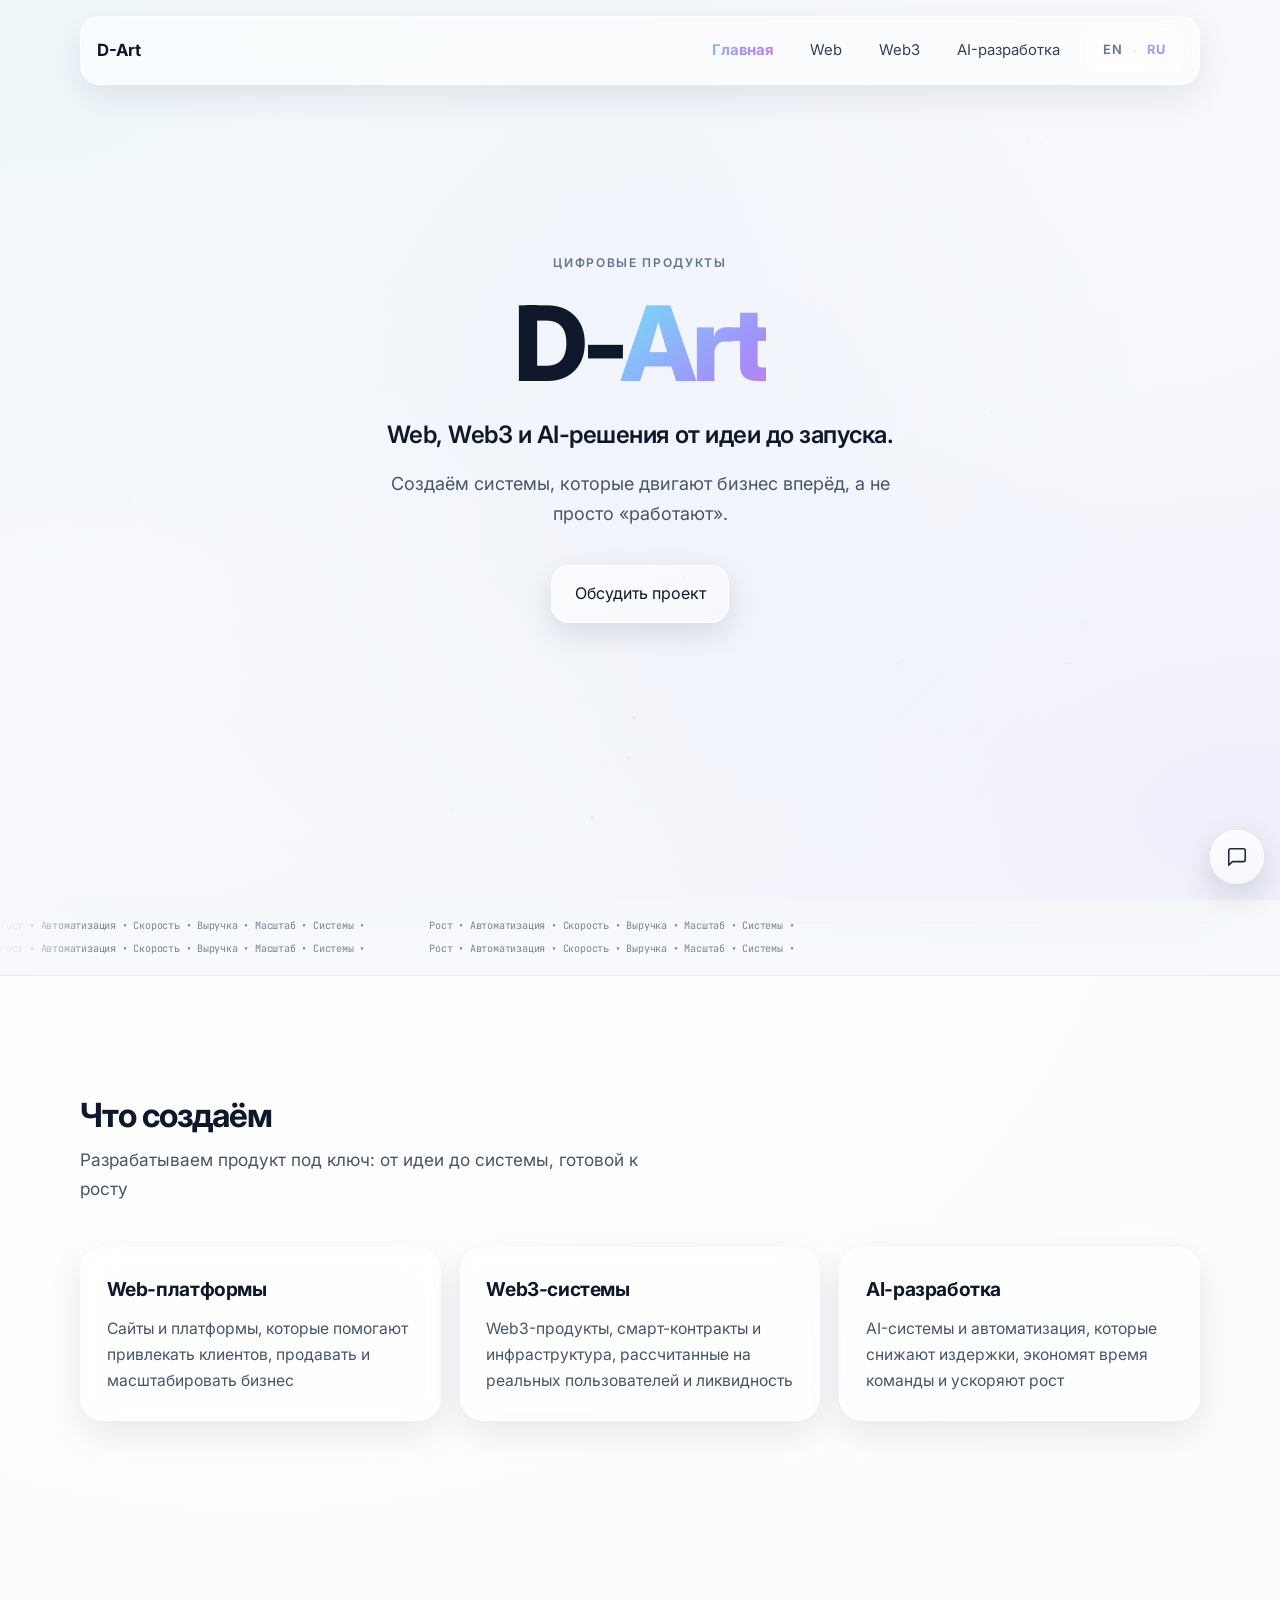
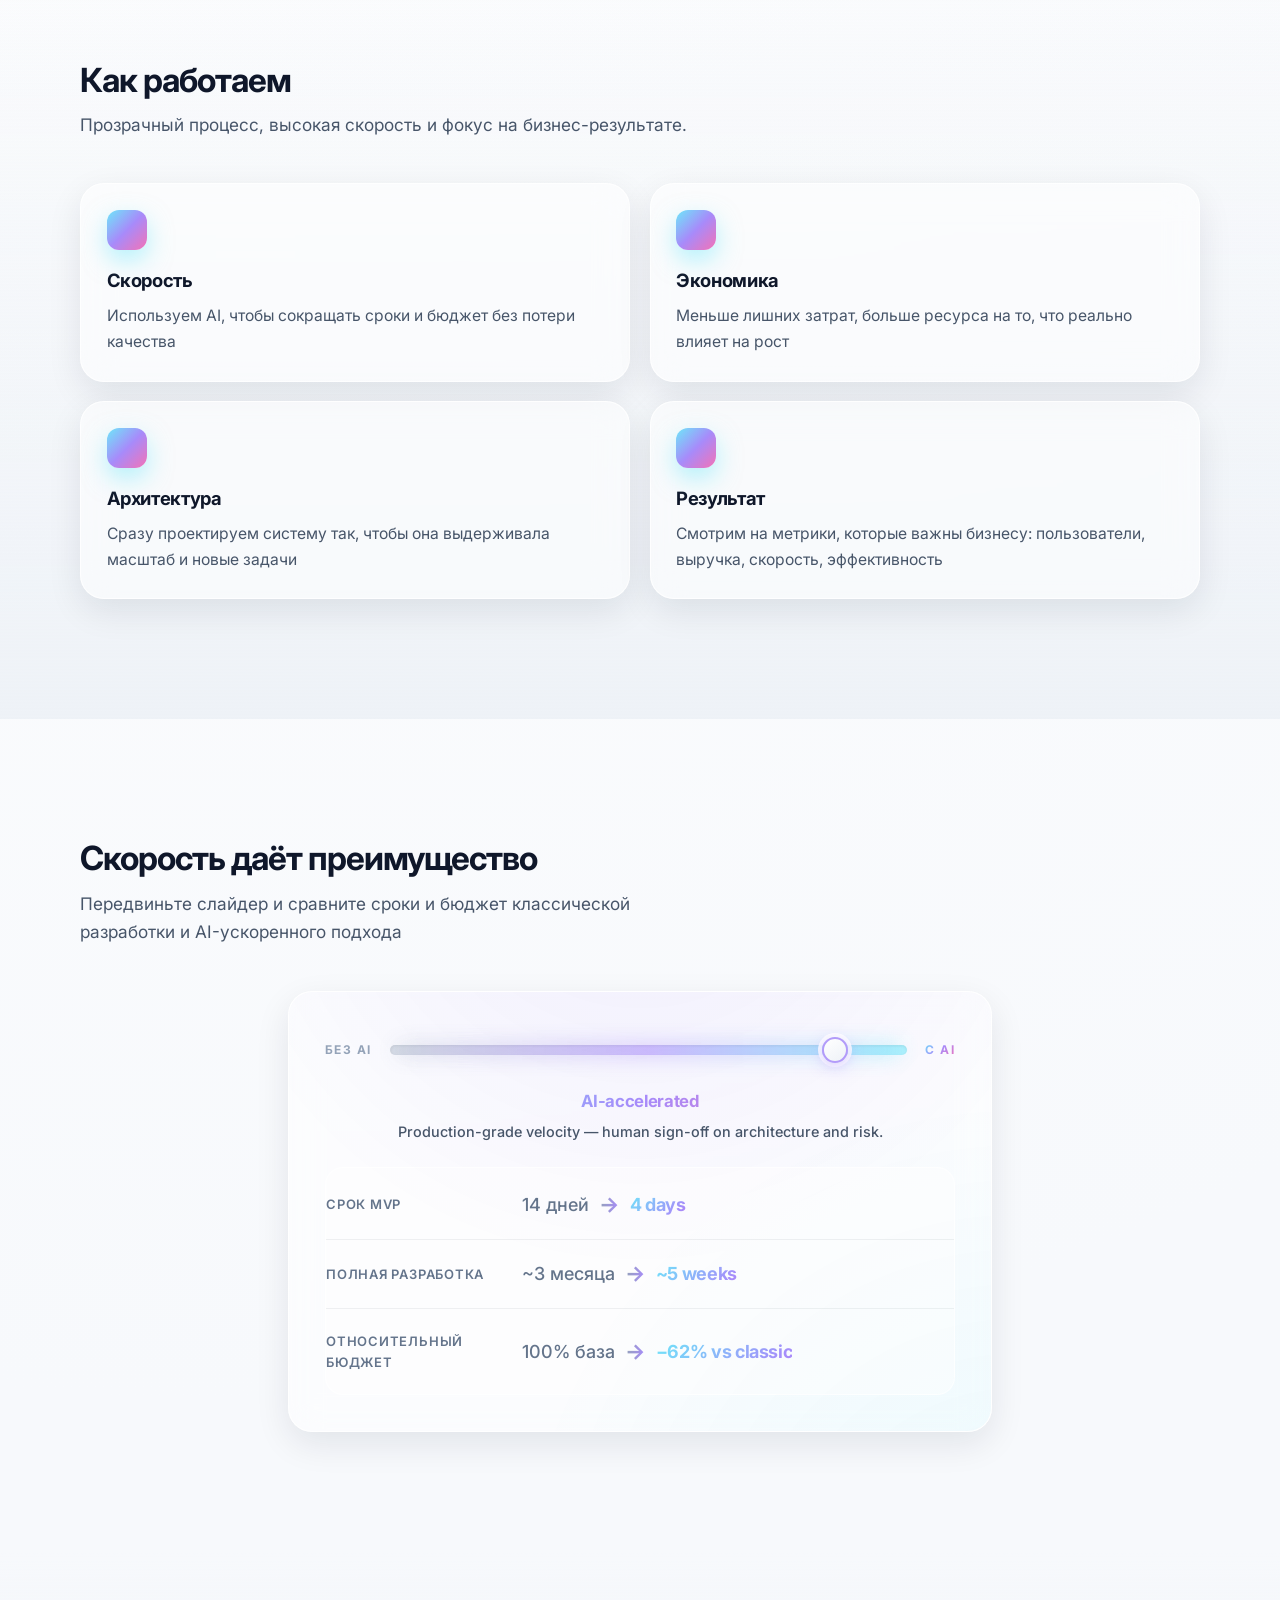
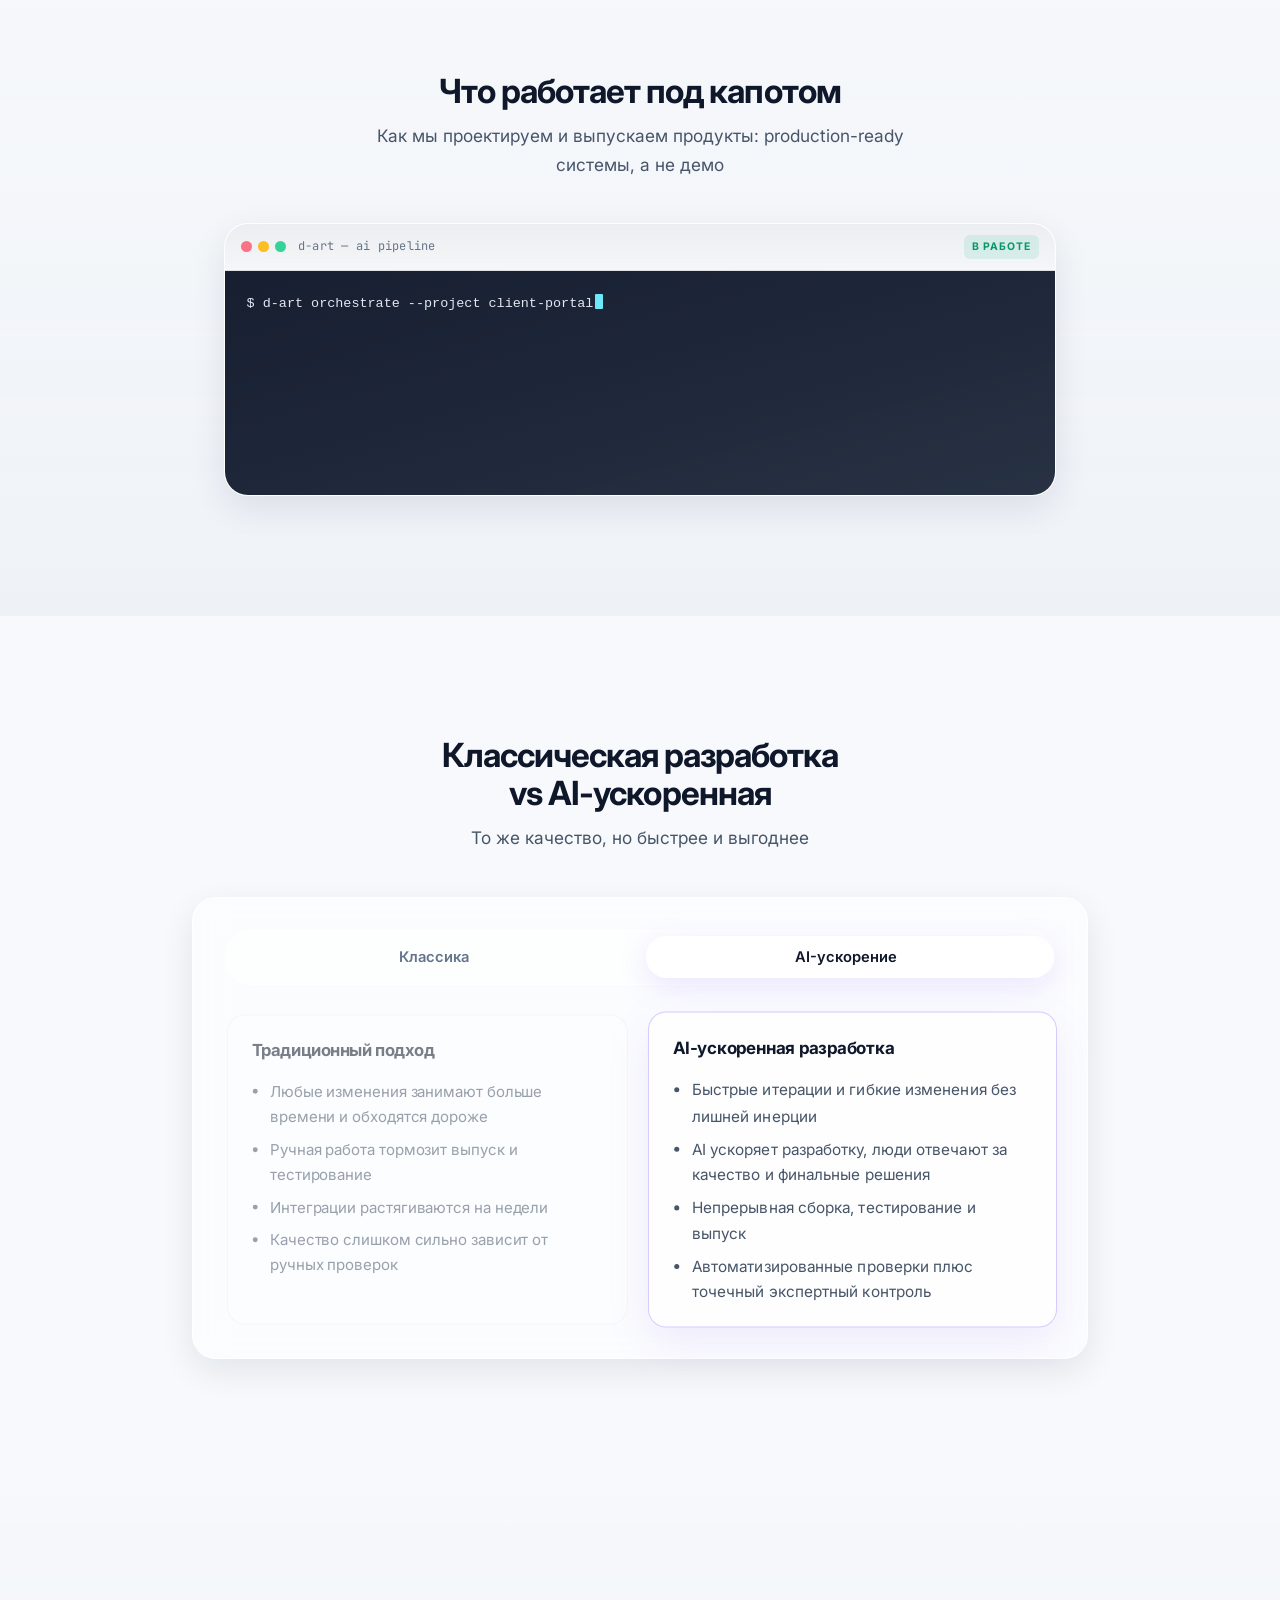
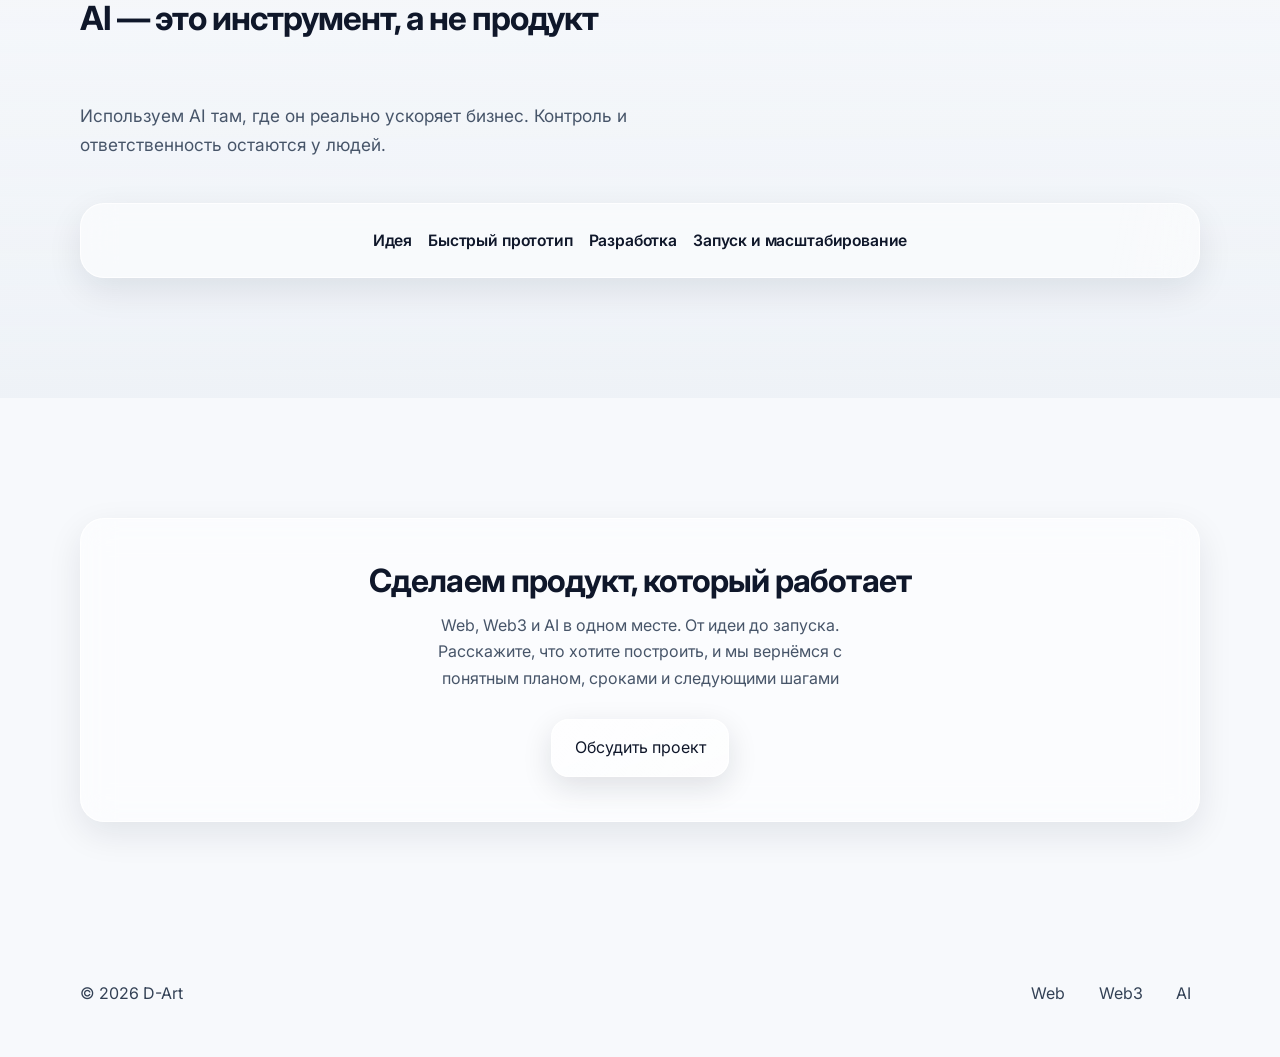
==== ru/index.html @ 01580482 "Add files via upload" ====
﻿<!doctype html>
<html lang="ru">
  <head>
    <meta charset="UTF-8" />
    <meta name="viewport" content="width=device-width, initial-scale=1.0" />
    <title>D-Art | Web, Web3 и AI-разработка</title>
    <meta
      name="description"
      content="D-Art — digital-студия: Web, Web3 и AI-разработка для быстрого запуска, роста и масштабирования продукта."
    />
    <link rel="preconnect" href="https://fonts.googleapis.com" />
    <link rel="preconnect" href="https://fonts.gstatic.com" crossorigin />
    <link
      href="https://fonts.googleapis.com/css2?family=Inter:wght@400;500;600;700;800&family=JetBrains+Mono:wght@400;500&display=swap"
      rel="stylesheet"
    />
    <link rel="stylesheet" href="styles.css" />
    <link rel="stylesheet" href="contact-widget.css" />
  </head>
  <body>
    <div class="site-bg-orb orb-1" data-parallax></div>
    <div class="site-bg-orb orb-2" data-parallax></div>

    <header class="topbar glass" id="topbar">
      <a href="#hero" class="brand">D-Art</a>
      <button
        type="button"
        class="nav-toggle"
        id="nav-toggle"
        aria-label="Открыть меню"
        aria-expanded="false"
        aria-controls="site-nav"
      >
        <span class="nav-toggle__bar"></span>
        <span class="nav-toggle__bar"></span>
        <span class="nav-toggle__bar"></span>
      </button>
      <nav class="nav" id="site-nav">
        <a href="index.html" aria-current="page">Главная</a>
        <a href="web-development.html">Web</a>
        <a href="web3-development.html">Web3</a>
        <a href="ai-development.html">AI-разработка</a>
        <div class="lang-switch" role="group" aria-label="Язык">
          <a href="../index.html" class="lang-switch__link" hreflang="en">EN</a>
          <span class="lang-switch__sep" aria-hidden="true">·</span>
          <a href="index.html" class="lang-switch__link lang-switch__link--active" hreflang="ru">RU</a>
        </div>
      </nav>
    </header>

    <main>
      <section class="hero section" id="hero">
        <!-- Фон — анимированный CSS-градиент (внешнее видео с Coverr давало 404). Свой loop: положите media/hero.mp4 и раскомментируйте блок video ниже. -->
        <canvas class="hero-particles" id="hero-particles" aria-hidden="true"></canvas>
        <div class="hero-overlay"></div>
        <div class="hero-content">
          <p class="kicker">Цифровые продукты</p>
          <h1 class="hero-title">
            <span class="hero-title-line">D-<span class="animated-gradient-text">Art</span></span>
          </h1>
          <p class="subtitle">
            Web, Web3 и AI-решения от идеи до запуска.
          </p>
          <p class="description">
            Создаём системы, которые двигают бизнес вперёд, а не просто «работают».
          </p>
          <button type="button" class="btn btn-glass" data-cw-start>Обсудить проект</button>
        </div>
      </section>
      
      <section class="web3-tx-river" aria-hidden="true">
        <div class="web3-tx-river__fade web3-tx-river__fade--left"></div>
        <div class="web3-tx-river__fade web3-tx-river__fade--right"></div>
      
        <div class="web3-tx-river__row">
          <div class="web3-tx-river__track">
            <span class="mono">
              Рост • Автоматизация • Скорость • Выручка • Масштаб • Системы •
            </span>
            <span class="mono">
              Рост • Автоматизация • Скорость • Выручка • Масштаб • Системы •
            </span>
          </div>
        </div>
      
        <div class="web3-tx-river__row web3-tx-river__row--b">
          <div class="web3-tx-river__track">
            <span class="mono">
              Рост • Автоматизация • Скорость • Выручка • Масштаб • Системы •
            </span>
            <span class="mono">
              Рост • Автоматизация • Скорость • Выручка • Масштаб • Системы •
            </span>
          </div>
        </div>
      </section>

      <section class="section section-diagonal" id="services">
        <div class="container">
          <header class="section-header">
            <h2>Что создаём</h2>
            <p class="section-lead">
              Разрабатываем продукт под ключ: от идеи до системы, готовой к росту
            </p>
          </header>
          <div class="services-grid">
            <a href="web-development.html" class="service-card glass hover-lift">
              <h3>Web-платформы</h3>
              <p>Сайты и платформы, которые помогают привлекать клиентов, продавать и масштабировать бизнес</p>
            </a>
            <a href="web3-development.html" class="service-card glass hover-lift">
              <h3>Web3-системы</h3>
              <p>Web3-продукты, смарт-контракты и инфраструктура, рассчитанные на реальных пользователей и ликвидность</p>
            </a>
            <a href="ai-development.html" class="service-card glass hover-lift">
              <h3>AI-разработка</h3>
              <p>AI-системы и автоматизация, которые снижают издержки, экономят время команды и ускоряют рост</p>
            </a>
          </div>
        </div>
      </section>

  
      <section class="section section-split" id="approach">
        <div class="container">
          <header class="section-header">
            <h2>Как работаем</h2>
            <p class="section-lead">
              Прозрачный процесс, высокая скорость и фокус на бизнес-результате.
            </p>
          </header>
          <div class="approach-grid">
            <article class="approach-item glass hover-lift">
              <span class="icon-glow" aria-hidden="true"></span>
              <h3>Скорость</h3>
              <p>Используем AI, чтобы сокращать сроки и бюджет без потери качества</p>
            </article>
            <article class="approach-item glass hover-lift">
              <span class="icon-glow" aria-hidden="true"></span>
              <h3>Экономика</h3>
              <p>Меньше лишних затрат, больше ресурса на то, что реально влияет на рост</p>
            </article>
            <article class="approach-item glass hover-lift">
              <span class="icon-glow" aria-hidden="true"></span>
              <h3>Архитектура</h3>
              <p>Сразу проектируем систему так, чтобы она выдерживала масштаб и новые задачи</p>
            </article>
            <article class="approach-item glass hover-lift">
              <span class="icon-glow" aria-hidden="true"></span>
              <h3>Результат</h3>
              <p>Смотрим на метрики, которые важны бизнесу: пользователи, выручка, скорость, эффективность</p>
            </article>
          </div>
        </div>
      </section>

      <section class="section section-diagonal-reverse" id="ai-speed">
        <div class="container">
          <header class="section-header">
            <h2>Скорость даёт преимущество</h2>
            <p class="section-lead">
              Передвиньте слайдер и сравните сроки и бюджет классической разработки и AI-ускоренного подхода
            </p>
          </header>
          <div class="ai-speed-panel glass">
            <div class="ai-speed-slider-head">
              <span class="ai-speed-tag ai-speed-tag--muted">Без AI</span>
              <div class="ai-speed-track-wrap">
                <div class="ai-speed-track-glow" aria-hidden="true"></div>
                <input
                  type="range"
                  class="ai-speed-range"
                  id="ai-speed-range"
                  min="0"
                  max="100"
                  value="100"
                  aria-label="Сравнить разработку без AI и с AI"
                />
              </div>
              <span class="ai-speed-tag ai-speed-tag--accent">С AI</span>
            </div>
            <p class="ai-speed-hint">
              <span id="ai-speed-mode-label">AI-ускоренная разработка</span>
              <span class="ai-speed-hint__sub" id="ai-speed-hint-text"
                >Скорость production-уровня там, где она даёт эффект, с человеческим контролем в критичных точках</span
              >
            </p>
            <div class="speed-comparison speed-comparison--slider" id="ai-speed-metrics">
              <div class="speed-row">
                <span class="speed-label">Срок MVP</span>
                <div class="speed-compare">
                  <span class="speed-before" id="metric-mvp-before">14 дней</span>
                  <span class="speed-arrow ai-speed-arrow" aria-hidden="true">→</span>
                  <span class="speed-after speed-after--glow" id="metric-mvp-after">3 дня</span>
                </div>
              </div>
              <div class="speed-row">
                <span class="speed-label">Полная разработка</span>
                <div class="speed-compare">
                  <span class="speed-before" id="metric-full-before">~3 месяца</span>
                  <span class="speed-arrow ai-speed-arrow" aria-hidden="true">→</span>
                  <span class="speed-after speed-after--glow" id="metric-full-after">~4 недели</span>
                </div>
              </div>
              <div class="speed-row">
                <span class="speed-label">Относительный бюджет</span>
                <div class="speed-compare">
                  <span class="speed-before" id="metric-cost-before">100% база</span>
                  <span class="speed-arrow ai-speed-arrow" aria-hidden="true">→</span>
                  <span class="speed-after speed-after--glow" id="metric-cost-after">−70% к классическому подходу</span>
                </div>
              </div>
            </div>
          </div>
        </div>
      </section>

      <section class="section section-split" id="ai-terminal">
        <div class="container">
          <header class="section-header section-header--center">
            <h2>Что работает под капотом</h2>
            <p class="section-lead section-lead--center">
              Как мы проектируем и выпускаем продукты: production-ready системы, а не демо
            </p>
          </header>
          <div class="terminal-window glass">
            <div class="terminal-window__chrome">
              <span class="terminal-window__dots" aria-hidden="true"
                ><i></i><i></i><i></i
              ></span>
              <span class="terminal-window__title">d-art — ai pipeline</span>
              <span class="terminal-window__badge">В РАБОТЕ</span>
            </div>
            <div class="terminal-window__body">
              <pre class="terminal-window__pre" id="terminal-typing" aria-live="polite"
                ><code id="terminal-code"></code><span class="terminal-caret"></span
              ></pre>
            </div>
          </div>
        </div>
      </section>

      <section class="section section-diagonal" id="dev-compare">
        <div class="container">
          <header class="section-header section-header--center">
            <h2>Классическая разработка vs AI-ускоренная</h2>
            <p class="section-lead section-lead--center">
              То же качество, но быстрее и выгоднее
            </p>
          </header>
          <div class="dev-compare glass dev-compare--mode-ai">
            <div class="dev-compare__switch" role="group" aria-label="Сравнение подходов к разработке">
              <button type="button" class="dev-compare__btn" data-compare="classic">
                Классика
              </button>
              <button type="button" class="dev-compare__btn is-active" data-compare="ai">
                AI-ускорение
              </button>
              <span class="dev-compare__pill" aria-hidden="true"></span>
            </div>
            <div class="dev-compare__grid">
              <article class="dev-compare__card dev-compare__card--classic" data-side="classic">
                <h3 class="dev-compare__card-title">Традиционный подход</h3>
                <ul class="dev-compare__list">
                  <li>Любые изменения занимают больше времени и обходятся дороже</li>
                  <li>Ручная работа тормозит выпуск и тестирование</li>
                  <li>Интеграции растягиваются на недели</li>
                  <li>Качество слишком сильно зависит от ручных проверок</li>
                </ul>
              </article>
              <article class="dev-compare__card dev-compare__card--ai dev-compare__card--highlight" data-side="ai">
                <h3 class="dev-compare__card-title">AI-ускоренная разработка</h3>
                <ul class="dev-compare__list">
                  <li>Быстрые итерации и гибкие изменения без лишней инерции</li>
                  <li>AI ускоряет разработку, люди отвечают за качество и финальные решения</li>
                  <li>Непрерывная сборка, тестирование и выпуск</li>
                  <li>Автоматизированные проверки плюс точечный экспертный контроль</li>
                </ul>
              </article>
            </div>
          </div>
        </div>
      </section>

      <section
        class="section section-split page-section"
        id="ai-power"
        data-pipeline-typewriter
      >
        <div class="container">
          <header class="section-header">
            <h2 class="pipeline-tw-heading">AI — это инструмент, а не продукт</h2>
            <p class="section-lead pipeline-tw-lead">
              Используем AI там, где он реально ускоряет бизнес. Контроль и ответственность остаются у людей.
            </p>
          </header>
          <div class="pipeline-wrap glass">
            <div class="pipeline-light" aria-hidden="true"></div>
            <div class="pipeline" role="list">
              <span class="pipeline-step" role="listitem">Идея</span>
              <span class="pipeline-step" role="listitem">Быстрый прототип</span>
              <span class="pipeline-step" role="listitem">Разработка</span>
              <span class="pipeline-step" role="listitem">Запуск и масштабирование</span>
            </div>
          </div>
        </div>
      </section>
      

      <section class="section section-final page-section" id="cta">
        <div class="container final-cta glass">
          <h2>Сделаем продукт, который работает</h2>
          <p class="final-cta__lead">
            Web, Web3 и AI в одном месте. От идеи до запуска. Расскажите, что хотите построить, и мы вернёмся с понятным планом, сроками и следующими шагами
          </p>
          <button type="button" class="btn btn-glass" data-cw-start>Обсудить проект</button>
        </div>
      </section>
    </main>

    <footer class="footer">
      <div class="container footer-inner">
        <span>© 2026 D-Art</span>
        <div class="footer-links">
          <a href="web-development.html">Web</a>
          <a href="web3-development.html">Web3</a>
          <a href="ai-development.html">AI</a>
        </div>
      </div>
    </footer>

    <script src="script.js"></script>
    <script
      src="contact-widget.js"
      defer
      data-telegram-url="https://t.me/"
    ></script>
  </body>
</html>
---- ru/styles.css ----
:root {
  --bg: #f7f9fc;
  --bg-secondary: #eef2f7;
  --text: #0f172a;
  --muted: #475569;
  --gradient: linear-gradient(135deg, #6ee7f9, #a78bfa, #f472b6);
  --radius-lg: 24px;
  --radius-md: 18px;
  --shadow-soft: 0 12px 35px rgba(15, 23, 42, 0.09);
  --shadow-glow: 0 18px 45px rgba(167, 139, 250, 0.28);
}

* {
  box-sizing: border-box;
}

html {
  scroll-behavior: smooth;
}

body {
  margin: 0;
  font-family: "Inter", sans-serif;
  background: radial-gradient(circle at 20% 10%, #ffffff 0%, var(--bg) 45%),
    var(--bg);
  color: var(--text);
  overflow-x: hidden;
  line-height: 1.6;
  -webkit-font-smoothing: antialiased;
  padding-left: env(safe-area-inset-left, 0);
  padding-right: env(safe-area-inset-right, 0);
}

a {
  color: inherit;
  text-decoration: none;
}

:is(a, button, .btn, .nav-toggle, input[type="range"]):focus-visible {
  outline: 2px solid rgba(167, 139, 250, 0.55);
  outline-offset: 3px;
}

.lang-switch__link:focus-visible {
  outline-offset: 2px;
}

.nav-toggle:focus-visible {
  outline-offset: 2px;
}

.container {
  width: min(1120px, calc(100% - clamp(1.25rem, 5vw, 3rem)));
  margin: 0 auto;
}

.section {
  position: relative;
  padding: clamp(5.5rem, 10vw, 7.5rem) 0;
}

h1,
h2,
h3,
p {
  margin: 0;
}

h2 {
  font-size: clamp(1.75rem, 2.6vw, 2.5rem);
  font-weight: 700;
  letter-spacing: -0.03em;
  line-height: 1.15;
  text-wrap: balance;
}

.section-header {
  max-width: 42rem;
  margin-bottom: clamp(2rem, 4vw, 2.75rem);
  min-width: 0;
}

.section-header h2 {
  margin-bottom: 0.75rem;
}

.section-lead {
  color: var(--muted);
  font-size: clamp(1rem, 1.35vw, 1.125rem);
  line-height: 1.65;
  max-width: 38rem;
}

.section-subtitle {
  color: var(--muted);
  max-width: 760px;
  margin-bottom: 2rem;
}

.glass {
  background: rgba(255, 255, 255, 0.52);
  border: 1px solid rgba(255, 255, 255, 0.8);
  backdrop-filter: blur(16px);
  -webkit-backdrop-filter: blur(16px);
  box-shadow: var(--shadow-soft);
}

.hover-lift {
  transition: transform 0.3s ease, box-shadow 0.3s ease, border-color 0.3s ease;
}

@media (hover: hover) and (pointer: fine) {
  .hover-lift:hover {
    transform: translateY(-6px) scale(1.008);
    box-shadow: var(--shadow-glow);
    border-color: rgba(255, 255, 255, 0.95);
  }
}

.site-bg-orb {
  position: fixed;
  width: 380px;
  height: 380px;
  border-radius: 50%;
  filter: blur(55px);
  opacity: 0.35;
  z-index: -1;
  pointer-events: none;
}

.orb-1 {
  top: -100px;
  left: -100px;
  background: #6ee7f9;
}

.orb-2 {
  right: -80px;
  bottom: 20%;
  background: #f472b6;
}

.topbar {
  position: fixed;
  top: max(1rem, env(safe-area-inset-top, 0px));
  left: 50%;
  transform: translateX(-50%);
  width: min(1120px, calc(100% - clamp(1rem, 4vw, 2rem)));
  border-radius: 20px;
  padding: 0.75rem 1rem;
  z-index: 20;
  display: flex;
  justify-content: space-between;
  align-items: center;
}

body.nav-open::before {
  content: "";
  position: fixed;
  inset: 0;
  background: rgba(15, 23, 42, 0.38);
  z-index: 15;
  pointer-events: none;
}

body.nav-open {
  overflow: hidden;
}

.brand {
  font-size: 1.05rem;
  font-weight: 700;
}

.nav {
  display: flex;
  align-items: center;
  flex-wrap: wrap;
  gap: 1rem;
}

.nav > a {
  color: #334155;
  font-size: 0.93rem;
  padding: 0.45rem 0.65rem;
  border-radius: 12px;
  transition: background-color 0.3s ease, color 0.3s ease;
}

.nav > a:hover {
  background: rgba(255, 255, 255, 0.85);
  color: var(--text);
}

.nav > a[aria-current="page"] {
  background: transparent;
  font-weight: 700;
  letter-spacing: -0.02em;
  background-image: var(--gradient);
  background-size: 160% auto;
  background-position: 40% 50%;
  -webkit-background-clip: text;
  background-clip: text;
  color: transparent;
}

.nav > a[aria-current="page"]:hover {
  background-color: transparent;
  background-image: var(--gradient);
  -webkit-background-clip: text;
  background-clip: text;
  color: transparent;
}

.lang-switch {
  display: inline-flex;
  align-items: center;
  gap: 0.15rem;
  margin-left: auto;
  padding: 0.3rem 0.45rem;
  border-radius: 12px;
  background: rgba(255, 255, 255, 0.4);
  border: 1px solid rgba(255, 255, 255, 0.75);
}

.lang-switch__link {
  font-size: 0.8rem;
  font-weight: 600;
  letter-spacing: 0.04em;
  padding: 0.35rem 0.55rem;
  border-radius: 8px;
  color: #64748b;
  text-decoration: none;
  transition: background 0.2s ease, color 0.2s ease;
}

.lang-switch__link:hover {
  background: rgba(255, 255, 255, 0.9);
  color: var(--text);
}

.lang-switch__link--active {
  background: transparent;
  font-weight: 700;
  letter-spacing: 0.06em;
  background-image: var(--gradient);
  background-size: 160% auto;
  background-position: 40% 50%;
  -webkit-background-clip: text;
  background-clip: text;
  color: transparent;
}

.lang-switch__link--active:hover {
  background-color: transparent;
  background-image: var(--gradient);
  -webkit-background-clip: text;
  background-clip: text;
  color: transparent;
}

.lang-switch__sep {
  color: #cbd5e1;
  font-size: 0.75rem;
  user-select: none;
  pointer-events: none;
}

@media (prefers-reduced-motion: reduce) {
  .nav > a[aria-current="page"],
  .nav > a[aria-current="page"]:hover,
  .lang-switch__link--active,
  .lang-switch__link--active:hover {
    background-position: 50% 50%;
  }
}

.hero {
  position: relative;
  min-height: 100vh;
  display: grid;
  place-items: center;
  text-align: center;
  padding-top: 6rem;
  isolation: isolate;
  overflow: hidden;
  background: var(--bg);
}

/* Живой фон без внешнего видео (старая ссылка Coverr — 404) */
.hero::before {
  content: "";
  position: absolute;
  inset: -12%;
  z-index: 0;
  pointer-events: none;
  background:
    radial-gradient(ellipse 90% 75% at 12% 18%, rgba(110, 231, 249, 0.38), transparent 58%),
    radial-gradient(ellipse 80% 70% at 88% 82%, rgba(167, 139, 250, 0.3), transparent 55%),
    radial-gradient(circle at 48% 52%, rgba(244, 114, 182, 0.1), transparent 52%),
    linear-gradient(158deg, #e4ebf4 0%, #f7f9fc 42%, #eef2f7 100%);
  animation: hero-mesh-drift 32s ease-in-out infinite alternate;
}

@keyframes hero-mesh-drift {
  from {
    transform: translate(-1.5%, -1%) scale(1);
  }
  to {
    transform: translate(1.5%, 1%) scale(1.04);
  }
}

@media (prefers-reduced-motion: reduce) {
  .hero::before {
    animation: none;
  }
}

.hero-overlay {
  position: absolute;
  inset: 0;
}

.hero-particles {
  position: absolute;
  inset: 0;
  width: 100%;
  height: 100%;
  pointer-events: none;
  z-index: 1;
  /* Слой звёзд поверх градиентного фона */
  opacity: 0.58;
}

.hero-overlay {
  background: linear-gradient(
      130deg,
      rgba(247, 249, 252, 0.88) 25%,
      rgba(247, 249, 252, 0.72) 75%
    ),
    radial-gradient(circle at 50% 40%, rgba(167, 139, 250, 0.12), transparent 55%),
    radial-gradient(circle at center, rgba(110, 231, 249, 0.18), transparent 65%);
  z-index: 2;
}

.hero-content {
  position: relative;
  z-index: 3;
  max-width: 40rem;
  padding: 2rem;
}

.kicker {
  letter-spacing: 0.14em;
  font-size: 0.75rem;
  text-transform: uppercase;
  color: #64748b;
  margin-bottom: 1.25rem;
  font-weight: 600;
}

.hero-title {
  font-size: clamp(3rem, 9vw, 6.5rem);
  line-height: 0.98;
  letter-spacing: -0.05em;
  font-weight: 800;
  text-wrap: balance;
}

.hero-title-line {
  display: inline-block;
}

.animated-gradient-text {
  background: var(--gradient);
  -webkit-background-clip: text;
  background-clip: text;
  color: transparent;
  background-size: 200% auto;
  animation: shift-gradient 4s linear infinite;
}

.subtitle {
  margin-top: 1.5rem;
  font-size: clamp(1.125rem, 2.1vw, 1.5rem);
  font-weight: 600;
  line-height: 1.45;
  letter-spacing: -0.02em;
}

.description {
  margin: 1rem auto 2.25rem;
  color: var(--muted);
  font-size: clamp(1rem, 1.5vw, 1.125rem);
  line-height: 1.65;
  max-width: 32rem;
}

.btn {
  display: inline-flex;
  align-items: center;
  justify-content: center;
  border-radius: var(--radius-md);
  padding: 0.95rem 1.4rem;
  font-weight: 600;
  transition: transform 0.3s ease, box-shadow 0.3s ease;
}

.btn-glass {
  border: 1px solid rgba(255, 255, 255, 0.85);
  background: linear-gradient(160deg, rgba(255, 255, 255, 0.7), rgba(255, 255, 255, 0.34));
  box-shadow: 0 10px 30px rgba(15, 23, 42, 0.12);
}

@media (hover: hover) and (pointer: fine) {
  .btn-glass:hover {
    transform: translateY(-4px);
    box-shadow: 0 16px 35px rgba(167, 139, 250, 0.35);
  }
}

.btn-glass:active {
  transform: scale(0.98);
}

.section-diagonal::before,
.section-diagonal-reverse::before {
  content: "";
  position: absolute;
  left: 0;
  width: 100%;
  height: 100px;
  /* Angled band hidden — keeps layout hooks without visible divider noise */
  background: transparent;
  opacity: 0;
  pointer-events: none;
}

.section-diagonal::before {
  top: 0;
  transform: skewY(-3deg) translateY(-50%);
}

.section-diagonal-reverse::before {
  top: 0;
  transform: skewY(2deg) translateY(-50%);
}

.services-grid {
  display: grid;
  grid-template-columns: repeat(3, minmax(0, 1fr));
  grid-auto-rows: minmax(0, 1fr);
  gap: clamp(1rem, 2vw, 1.35rem);
  align-items: stretch;
}

.services-grid > * {
  min-width: 0;
}

.service-card {
  display: flex;
  flex-direction: column;
  border-radius: var(--radius-lg);
  padding: clamp(1.35rem, 3vw, 1.6rem);
  min-height: 0;
  width: 100%;
  height: 100%;
}

.service-card h3 {
  margin-bottom: 0.75rem;
  font-size: 1.2rem;
  font-weight: 700;
  letter-spacing: -0.02em;
}

.service-card p {
  color: var(--muted);
  line-height: 1.65;
  font-size: 0.98rem;
  overflow-wrap: break-word;
  hyphens: auto;
  flex-grow: 1;
}

.section-split {
  background: linear-gradient(180deg, transparent 0%, var(--bg-secondary) 100%);
}

.approach-grid {
  display: grid;
  grid-template-columns: repeat(2, minmax(0, 1fr));
  grid-auto-rows: minmax(0, 1fr);
  gap: 1.25rem;
  align-items: stretch;
}

.approach-item {
  border-radius: var(--radius-lg);
  padding: clamp(1.35rem, 3vw, 1.6rem);
  min-height: 0;
  position: relative;
  display: flex;
  flex-direction: column;
  width: 100%;
  height: 100%;
  min-width: 0;
}

.icon-glow {
  width: 40px;
  height: 40px;
  border-radius: 12px;
  display: block;
  margin-bottom: 1rem;
  flex-shrink: 0;
  background: var(--gradient);
  filter: blur(0.2px);
  box-shadow: 0 10px 25px rgba(110, 231, 249, 0.5);
}

.approach-item h3 {
  font-size: 1.15rem;
  font-weight: 700;
  letter-spacing: -0.02em;
}

.approach-item p {
  color: var(--muted);
  margin-top: 0.5rem;
  line-height: 1.65;
  font-size: 0.98rem;
  flex-grow: 1;
}

.muted {
  color: #64748b;
}

.value {
  font-weight: 700;
}

.speed-comparison {
  border-radius: var(--radius-lg);
  padding: 0.25rem 1.75rem 0.5rem;
  max-width: 40rem;
}

.speed-row {
  display: grid;
  grid-template-columns: minmax(7rem, 10.5rem) minmax(0, 1fr);
  gap: 1rem 1.75rem;
  align-items: center;
  padding: 1.35rem 0;
  border-bottom: 1px solid rgba(15, 23, 42, 0.06);
}

.speed-row:last-child {
  border-bottom: none;
}

.speed-label {
  font-size: 0.8125rem;
  font-weight: 600;
  letter-spacing: 0.06em;
  text-transform: uppercase;
  color: #64748b;
}

.speed-compare {
  display: flex;
  flex-wrap: wrap;
  align-items: baseline;
  gap: 0.5rem 0.65rem;
  font-size: clamp(1rem, 2vw, 1.125rem);
  line-height: 1.4;
}

.speed-before {
  color: #64748b;
  font-weight: 500;
}

.speed-arrow {
  color: #94a3b8;
  font-weight: 700;
  font-size: 1.35rem;
  line-height: 1;
  transform: translateY(1px);
}

.speed-after {
  font-weight: 700;
  color: var(--text);
  letter-spacing: -0.02em;
}

.speed-after--glow {
  background: var(--gradient);
  -webkit-background-clip: text;
  background-clip: text;
  color: transparent;
  background-size: 200% auto;
  animation: shift-gradient 5s linear infinite;
}

.ai-speed-arrow {
  background: linear-gradient(90deg, #94a3b8, #a78bfa);
  -webkit-background-clip: text;
  background-clip: text;
  color: transparent;
}

.ai-speed-panel {
  border-radius: var(--radius-lg);
  padding: clamp(1.5rem, 3vw, 2.25rem);
  max-width: 44rem;
  margin: 0 auto;
  position: relative;
  overflow: hidden;
}

.ai-speed-panel::before {
  content: "";
  position: absolute;
  inset: -40%;
  background: radial-gradient(circle at 50% 0%, rgba(167, 139, 250, 0.15), transparent 45%),
    radial-gradient(circle at 80% 100%, rgba(110, 231, 249, 0.12), transparent 40%);
  pointer-events: none;
  z-index: 0;
}

.ai-speed-slider-head,
.ai-speed-hint,
.speed-comparison--slider {
  position: relative;
  z-index: 1;
}

.ai-speed-slider-head {
  display: flex;
  align-items: center;
  gap: 1rem;
  flex-wrap: wrap;
  margin-bottom: 1rem;
}

.ai-speed-tag {
  font-size: 0.75rem;
  font-weight: 700;
  letter-spacing: 0.12em;
  text-transform: uppercase;
}

.ai-speed-tag--muted {
  color: #94a3b8;
}

.ai-speed-tag--accent {
  background: var(--gradient);
  -webkit-background-clip: text;
  background-clip: text;
  color: transparent;
}

.ai-speed-track-wrap {
  flex: 1;
  min-width: min(100%, 220px);
  position: relative;
  height: 2.75rem;
  display: flex;
  align-items: center;
}

.ai-speed-track-glow {
  position: absolute;
  left: 8px;
  right: 8px;
  height: 12px;
  border-radius: 999px;
  background: linear-gradient(90deg, rgba(148, 163, 184, 0.35), rgba(167, 139, 250, 0.55), rgba(110, 231, 249, 0.5));
  filter: blur(10px);
  opacity: 0.85;
  pointer-events: none;
}

.ai-speed-range {
  position: relative;
  z-index: 2;
  width: 100%;
  height: 10px;
  -webkit-appearance: none;
  appearance: none;
  background: linear-gradient(
    90deg,
    rgba(148, 163, 184, 0.35) 0%,
    rgba(167, 139, 250, 0.45) 50%,
    rgba(110, 231, 249, 0.55) 100%
  );
  border-radius: 999px;
  outline: none;
  box-shadow: inset 0 1px 3px rgba(15, 23, 42, 0.08);
}

.ai-speed-range::-webkit-slider-thumb {
  -webkit-appearance: none;
  appearance: none;
  width: 26px;
  height: 26px;
  border-radius: 50%;
  background: linear-gradient(145deg, #fff, #eef2f7);
  border: 2px solid rgba(167, 139, 250, 0.85);
  box-shadow: 0 4px 16px rgba(167, 139, 250, 0.45), 0 0 0 4px rgba(255, 255, 255, 0.9);
  cursor: grab;
  transition: transform 0.15s ease, box-shadow 0.15s ease;
}

.ai-speed-range:active::-webkit-slider-thumb {
  cursor: grabbing;
  transform: scale(1.06);
  box-shadow: 0 6px 22px rgba(110, 231, 249, 0.55), 0 0 0 4px rgba(255, 255, 255, 0.95);
}

.ai-speed-range::-moz-range-thumb {
  width: 26px;
  height: 26px;
  border-radius: 50%;
  background: linear-gradient(145deg, #fff, #eef2f7);
  border: 2px solid rgba(167, 139, 250, 0.85);
  box-shadow: 0 4px 16px rgba(167, 139, 250, 0.45);
  cursor: grab;
}

.ai-speed-hint {
  text-align: center;
  margin-bottom: 1.5rem;
  display: flex;
  flex-direction: column;
  gap: 0.35rem;
}

.ai-speed-hint #ai-speed-mode-label {
  font-weight: 700;
  font-size: 1.05rem;
  letter-spacing: -0.02em;
  background: var(--gradient);
  -webkit-background-clip: text;
  background-clip: text;
  color: transparent;
}

.ai-speed-hint__sub {
  font-size: 0.9rem;
  color: var(--muted);
  font-weight: 500;
}

.speed-comparison--slider {
  padding: 0.15rem 0 0;
  border-radius: var(--radius-md);
  background: rgba(255, 255, 255, 0.35);
  border: 1px solid rgba(255, 255, 255, 0.65);
}

/* Terminal */
.terminal-window {
  max-width: 52rem;
  margin: 0 auto;
  border-radius: var(--radius-lg);
  overflow: hidden;
  padding: 0;
}

.terminal-window__chrome {
  display: flex;
  align-items: center;
  gap: 0.75rem;
  padding: 0.65rem 1rem;
  background: linear-gradient(180deg, rgba(15, 23, 42, 0.06), rgba(15, 23, 42, 0.02));
  border-bottom: 1px solid rgba(15, 23, 42, 0.06);
}

.terminal-window__dots {
  display: flex;
  gap: 6px;
}

.terminal-window__dots i {
  width: 11px;
  height: 11px;
  border-radius: 50%;
  display: block;
}

.terminal-window__dots i:nth-child(1) {
  background: #fb7185;
}

.terminal-window__dots i:nth-child(2) {
  background: #fbbf24;
}

.terminal-window__dots i:nth-child(3) {
  background: #34d399;
}

.terminal-window__title {
  flex: 1;
  font-family: "JetBrains Mono", ui-monospace, monospace;
  font-size: 0.75rem;
  color: #64748b;
  letter-spacing: 0.02em;
}

.terminal-window__badge {
  font-size: 0.65rem;
  font-weight: 700;
  letter-spacing: 0.1em;
  color: #059669;
  background: rgba(16, 185, 129, 0.12);
  padding: 0.25rem 0.5rem;
  border-radius: 6px;
  animation: terminal-pulse 2.2s ease-in-out infinite;
}

@keyframes terminal-pulse {
  0%,
  100% {
    opacity: 1;
  }
  50% {
    opacity: 0.65;
  }
}

.terminal-window__body {
  position: relative;
  padding: 1.25rem 1.35rem 1.5rem;
  background: linear-gradient(165deg, rgba(15, 23, 42, 0.97) 0%, rgba(30, 41, 59, 0.96) 100%);
  min-height: 14rem;
}

.terminal-window__pre {
  margin: 0;
  font-family: "JetBrains Mono", ui-monospace, monospace;
  font-size: clamp(0.72rem, 1.35vw, 0.84rem);
  line-height: 1.65;
  color: #e2e8f0;
  white-space: pre-wrap;
  word-break: break-word;
}

.terminal-window__pre code {
  color: inherit;
}

.terminal-caret {
  display: inline-block;
  width: 8px;
  height: 1.1em;
  margin-left: 2px;
  vertical-align: -0.15em;
  background: #6ee7f9;
  border-radius: 1px;
  animation: terminal-blink 1s step-end infinite;
}

@keyframes terminal-blink {
  50% {
    opacity: 0;
  }
}

.terminal-line--cmd {
  color: #a5b4fc;
}

.terminal-line--ok {
  color: #6ee7b4;
}

.terminal-line--dim {
  color: #94a3b8;
}

/* Dev compare */
.dev-compare {
  border-radius: var(--radius-lg);
  padding: clamp(1.5rem, 3vw, 2rem);
  max-width: 56rem;
  margin: 0 auto;
}

.dev-compare__switch {
  position: relative;
  display: grid;
  grid-template-columns: 1fr 1fr;
  gap: 0.35rem;
  padding: 0.35rem;
  margin-bottom: 1.75rem;
  border-radius: 999px;
  background: rgba(255, 255, 255, 0.45);
  border: 1px solid rgba(255, 255, 255, 0.8);
}

.dev-compare__btn {
  position: relative;
  z-index: 2;
  border: none;
  padding: 0.75rem 1rem;
  border-radius: 999px;
  font-family: inherit;
  font-size: 0.92rem;
  font-weight: 600;
  cursor: pointer;
  background: transparent;
  color: #64748b;
  transition: color 0.25s ease;
}

.dev-compare__btn.is-active {
  color: var(--text);
}

.dev-compare__pill {
  position: absolute;
  top: 0.35rem;
  left: 0.35rem;
  width: calc(50% - 0.35rem);
  height: calc(100% - 0.7rem);
  border-radius: 999px;
  background: linear-gradient(135deg, rgba(255, 255, 255, 0.95), rgba(255, 255, 255, 0.75));
  box-shadow: 0 8px 28px rgba(167, 139, 250, 0.22);
  transition: transform 0.35s cubic-bezier(0.22, 1, 0.36, 1);
  z-index: 1;
}

.dev-compare--mode-ai .dev-compare__pill {
  transform: translateX(calc(100% + 0.35rem));
}

.dev-compare__grid {
  display: grid;
  grid-template-columns: repeat(2, minmax(0, 1fr));
  gap: 1.25rem;
  align-items: stretch;
}

.dev-compare__card {
  display: flex;
  flex-direction: column;
  height: 100%;
  min-height: 0;
  border-radius: var(--radius-md);
  padding: 1.35rem 1.5rem;
  border: 1px solid rgba(15, 23, 42, 0.06);
  background: rgba(255, 255, 255, 0.35);
  transition: transform 0.35s ease, box-shadow 0.35s ease, border-color 0.35s ease, opacity 0.35s ease;
}

.dev-compare__card--highlight {
  border-color: rgba(167, 139, 250, 0.45);
  box-shadow: 0 16px 40px rgba(167, 139, 250, 0.15);
  background: rgba(255, 255, 255, 0.65);
}

.dev-compare--mode-classic .dev-compare__card--classic {
  opacity: 1;
  transform: scale(1.01);
}

.dev-compare--mode-classic .dev-compare__card--ai {
  opacity: 0.55;
  transform: scale(0.99);
}

.dev-compare--mode-ai .dev-compare__card--ai {
  opacity: 1;
  transform: scale(1.01);
}

.dev-compare--mode-ai .dev-compare__card--classic {
  opacity: 0.55;
  transform: scale(0.99);
}

.dev-compare__card-title {
  font-size: 1.05rem;
  font-weight: 700;
  margin-bottom: 1rem;
  letter-spacing: -0.02em;
}

.dev-compare__list {
  margin: 0;
  padding-left: 1.15rem;
  color: var(--muted);
  font-size: 0.95rem;
  line-height: 1.65;
  flex-grow: 1;
}

.dev-compare__list li {
  margin-bottom: 0.5rem;
}

.dev-compare__list li:last-child {
  margin-bottom: 0;
}

@media (max-width: 768px) {
  .dev-compare__grid {
    grid-template-columns: 1fr;
  }

  .dev-compare--mode-classic .dev-compare__card--ai,
  .dev-compare--mode-ai .dev-compare__card--classic {
    opacity: 0.85;
    transform: none;
  }

  .ai-speed-slider-head {
    flex-direction: column;
    align-items: stretch;
  }

  .ai-speed-tag {
    text-align: center;
  }
}

.pipeline-wrap {
  position: relative;
  border-radius: var(--radius-lg);
  overflow: hidden;
}

.pipeline-light {
  position: absolute;
  inset: 0;
  pointer-events: none;
  opacity: 0.45;
  background: linear-gradient(
    100deg,
    transparent 0%,
    transparent 42%,
    rgba(255, 255, 255, 0.5) 50%,
    transparent 58%,
    transparent 100%
  );
  background-size: 220% 100%;
  animation: pipeline-sweep 6s ease-in-out infinite;
}

.pipeline {
  position: relative;
  z-index: 1;
  border-radius: var(--radius-lg);
  padding: 1.5rem 1.75rem;
  display: flex;
  align-items: center;
  justify-content: center;
  gap: 0.65rem 1rem;
  flex-wrap: wrap;
}

.pipeline-step {
  font-weight: 600;
  font-size: 0.98rem;
  letter-spacing: -0.01em;
  white-space: nowrap;
}

.pipeline-arrow {
  font-weight: 700;
  font-size: 1.5rem;
  line-height: 1;
  color: #94a3b8;
  opacity: 0.85;
}

/* AI pipeline typewriter (data-pipeline-typewriter) */
[data-pipeline-typewriter] .section-header {
  max-width: 42rem;
}

[data-pipeline-typewriter] .pipeline-tw-heading {
  min-height: 2.75em;
}

[data-pipeline-typewriter] .pipeline-tw-lead {
  min-height: 3.25em;
}

.pipeline-tw-heading.is-typing::after,
.pipeline-tw-lead.is-typing::after,
.pipeline-step.is-typing::after {
  content: "";
  display: inline-block;
  width: 2px;
  height: 1em;
  margin-left: 3px;
  vertical-align: -0.12em;
  border-radius: 1px;
  background: linear-gradient(180deg, #6ee7f9, #a78bfa);
  animation: pipeline-tw-caret 0.85s steps(1, end) infinite;
  box-shadow: 0 0 12px rgba(167, 139, 250, 0.45);
}

@keyframes pipeline-tw-caret {
  0%,
  45% {
    opacity: 1;
  }
  50%,
  100% {
    opacity: 0.08;
  }
}

@media (prefers-reduced-motion: reduce) {
  .pipeline-tw-heading.is-typing::after,
  .pipeline-tw-lead.is-typing::after,
  .pipeline-step.is-typing::after {
    animation: none;
    opacity: 0.85;
  }
}

[data-pipeline-typewriter].pipeline-tw--soft-hide .section-header,
[data-pipeline-typewriter].pipeline-tw--soft-hide .pipeline-wrap {
  opacity: 0.2;
  filter: blur(1px);
  transition:
    opacity 0.4s ease,
    filter 0.4s ease;
}

[data-pipeline-typewriter] .section-header,
[data-pipeline-typewriter] .pipeline-wrap {
  transition:
    opacity 0.45s ease,
    filter 0.45s ease;
}

.final-cta {
  text-align: center;
  border-radius: var(--radius-lg);
  padding: 2.75rem 1.75rem;
}

.final-cta h2 {
  font-size: clamp(1.5rem, 2.5vw, 2rem);
  margin-bottom: 0.75rem;
  letter-spacing: -0.03em;
}

.final-cta ul {
  list-style: none;
  padding: 0;
  margin: 1rem 0 2rem;
  display: flex;
  gap: 1rem;
  justify-content: center;
  flex-wrap: wrap;
}

.final-cta li {
  background: rgba(255, 255, 255, 0.76);
  border: 1px solid rgba(255, 255, 255, 0.9);
  border-radius: 999px;
  padding: 0.5rem 0.9rem;
  font-weight: 500;
}

.footer {
  padding: 2rem 0 2.8rem;
}

.footer-inner {
  display: flex;
  align-items: center;
  justify-content: space-between;
  gap: 1rem;
  color: #334155;
}

.footer-links {
  display: flex;
  gap: 1rem;
}

.footer-links a {
  padding: 0.4rem 0.55rem;
  border-radius: 10px;
  white-space: nowrap;
}

.footer-links a:hover {
  background: rgba(255, 255, 255, 0.85);
}

.footer-links__here {
  padding: 0.4rem 0.55rem;
  border-radius: 10px;
  color: #64748b;
  font-weight: 500;
  cursor: default;
  white-space: nowrap;
}

[data-parallax] {
  transition: transform 0.1s linear;
  will-change: transform;
}

@keyframes shift-gradient {
  0% {
    background-position: 0% 50%;
  }
  100% {
    background-position: 100% 50%;
  }
}

@keyframes pipeline-sweep {
  0%,
  100% {
    background-position: 100% 50%;
  }
  50% {
    background-position: 0% 50%;
  }
}

/* ---------- Mobile navigation ---------- */

.nav-toggle {
  display: none;
  flex-direction: column;
  justify-content: center;
  gap: 5px;
  width: 44px;
  height: 44px;
  padding: 0;
  border: none;
  border-radius: 14px;
  background: rgba(255, 255, 255, 0.65);
  border: 1px solid rgba(255, 255, 255, 0.9);
  cursor: pointer;
  box-shadow: 0 4px 14px rgba(15, 23, 42, 0.08);
  transition: background 0.2s, box-shadow 0.2s;
  z-index: 30;
}

.nav-toggle:hover {
  background: rgba(255, 255, 255, 0.92);
}

.nav-toggle__bar {
  display: block;
  width: 20px;
  height: 2px;
  margin: 0 auto;
  border-radius: 2px;
  background: #334155;
  transition: transform 0.3s ease, opacity 0.3s ease;
}

.topbar--open .nav-toggle__bar:nth-child(1) {
  transform: translateY(7px) rotate(45deg);
}

.topbar--open .nav-toggle__bar:nth-child(2) {
  opacity: 0;
}

.topbar--open .nav-toggle__bar:nth-child(3) {
  transform: translateY(-7px) rotate(-45deg);
}

@media (max-width: 1023px) {
  .nav-toggle {
    display: flex;
  }

  .nav {
    position: fixed;
    top: 5.25rem;
    left: 50%;
    width: min(1120px, calc(100% - clamp(1rem, 4vw, 2rem)));
    margin: 0;
    padding: 0.75rem;
    flex-direction: column;
    align-items: stretch;
    gap: 0.25rem;
    border-radius: var(--radius-lg);
    background: rgba(255, 255, 255, 0.94);
    backdrop-filter: blur(20px);
    -webkit-backdrop-filter: blur(20px);
    border: 1px solid rgba(255, 255, 255, 0.95);
    box-shadow: var(--shadow-soft), 0 24px 60px rgba(15, 23, 42, 0.12);
    z-index: 25;
    opacity: 0;
    visibility: hidden;
    transform: translate(-50%, -8px);
    pointer-events: none;
    transition: opacity 0.28s ease, transform 0.28s ease, visibility 0.28s;
  }

  .topbar--open .nav {
    opacity: 1;
    visibility: visible;
    transform: translate(-50%, 0);
    pointer-events: auto;
  }

  .nav > a {
    padding: 0.75rem 1rem;
    border-radius: 14px;
  }

  .nav .lang-switch {
    margin-left: 0;
    margin-top: 0.35rem;
    width: 100%;
    justify-content: center;
    box-sizing: border-box;
  }

  .pipeline {
    justify-content: center;
    gap: 0.5rem 0.85rem;
  }

  .integrations-list li {
    grid-template-columns: 1fr;
    gap: 0.35rem;
  }

  .page-hero--split.page-hero--web3 .page-hero__web3-card {
    min-height: auto;
  }
}

/* Tablet: 768–1024 — home services only: 2-up + centered third */
@media (min-width: 768px) and (max-width: 1023px) {
  .services-grid {
    grid-template-columns: repeat(2, minmax(0, 1fr));
    gap: 1.25rem;
  }

  .services-grid .service-card:nth-child(3):last-child {
    grid-column: 1 / -1;
    max-width: 28rem;
    justify-self: center;
  }

  .approach-grid {
    grid-template-columns: repeat(2, minmax(0, 1fr));
    gap: 1.15rem;
  }
}

@media (prefers-reduced-motion: reduce) {
  .animated-gradient-text {
    animation: none;
    background-position: 50% 50%;
  }

  .pipeline-light {
    animation: none;
    opacity: 0.22;
  }

  .speed-after--glow {
    animation: none;
    background-position: 50% 50%;
  }

  .terminal-window__badge {
    animation: none;
  }

  .terminal-caret {
    animation: none;
    opacity: 1;
  }
}

@media (max-width: 767px) {
  .section {
    padding: clamp(4.25rem, 11vw, 5.75rem) 0;
  }

  .container {
    width: min(1120px, calc(100% - 1.25rem));
  }

  .hero-content {
    padding: 1rem max(0.5rem, env(safe-area-inset-left, 0));
  }

  .hero-title {
    font-size: clamp(2.5rem, 12vw, 3.75rem);
  }

  .services-grid {
    grid-template-columns: 1fr;
  }

  .services-grid .service-card:nth-child(3):last-child {
    grid-column: auto;
    max-width: none;
    justify-self: stretch;
  }

  .approach-grid {
    grid-template-columns: 1fr;
  }

  .speed-row {
    grid-template-columns: 1fr;
    gap: 0.65rem;
    align-items: start;
    padding: 1.15rem 0;
  }

  .speed-compare {
    width: 100%;
  }

  .process-flow {
    flex-direction: column;
    gap: 0.35rem;
  }

  .process-flow__arrow {
    transform: rotate(90deg);
  }

  .footer-inner {
    flex-direction: column;
    align-items: flex-start;
    gap: 1rem;
  }

  .footer-links {
    flex-wrap: wrap;
    row-gap: 0.5rem;
    column-gap: 0.65rem;
    align-items: center;
    justify-content: flex-start;
    max-width: 100%;
  }

  .usecase-card,
  .work-card {
    padding: 1.25rem 1.15rem;
  }

  .section-header--center {
    padding-inline: 0;
  }

  .section-lead--center {
    overflow-wrap: anywhere;
  }

  .pipeline {
    padding: 1.25rem 1rem;
  }

  .terminal-window__body {
    min-height: min(13rem, 42vh);
    padding: 1rem 1.1rem 1.35rem;
  }

  .terminal-window__chrome {
    flex-wrap: wrap;
    gap: 0.5rem;
  }

  .dev-compare__btn {
    min-height: 44px;
  }
}

/* ---------- Page: Web development ---------- */

.page-hero {
  min-height: min(88vh, 52rem);
  display: grid;
  place-items: center;
  text-align: center;
  padding-top: 6rem;
  padding-bottom: clamp(3rem, 8vw, 5rem);
  isolation: isolate;
  position: relative;
}

.page-hero--split {
  display: block;
  padding-top: 0;
  padding-bottom: 0;
  min-height: min(90vh, 54rem);
}

.page-hero--split .page-hero__layout {
  display: grid;
  grid-template-columns: minmax(0, 1.05fr) minmax(280px, 0.95fr);
  gap: clamp(1.75rem, 5vw, 3.5rem);
  align-items: stretch;
  padding-top: 6rem;
  padding-bottom: clamp(3rem, 8vw, 5rem);
  position: relative;
  z-index: 2;
  min-height: min(88vh, 52rem);
}

.page-hero__copy {
  text-align: left;
}

.page-hero--split .page-hero__inner {
  margin: 0;
  max-width: 36rem;
  text-align: left;
}

.page-hero--split .page-hero__subtitle {
  margin-left: 0;
  margin-right: 0;
}

/* Hero lead — matches home `.description`: lighter weight, readable body */
.page-hero__lead {
  margin-top: 1rem;
  margin-bottom: 2rem;
  max-width: 32rem;
  color: var(--muted);
  font-size: clamp(1rem, 1.5vw, 1.125rem);
  font-weight: 400;
  line-height: 1.65;
  letter-spacing: 0.01em;
}

.page-hero--split .page-hero__inner .page-hero__lead {
  margin-left: 0;
  margin-right: 0;
}

/* Web3 / AI split heroes: subtitle as readable body (aligns with Web page `.page-hero__lead`) */
.page-hero--split .page-hero__inner .subtitle.page-hero__subtitle {
  margin-top: 1rem;
  margin-bottom: 2rem;
  max-width: 32rem;
  color: var(--muted);
  font-size: clamp(1rem, 1.5vw, 1.125rem);
  font-weight: 400;
  line-height: 1.65;
  letter-spacing: 0.01em;
}

@media (max-width: 900px) {
  .page-hero--split .page-hero__inner .page-hero__lead {
    margin-left: auto;
    margin-right: auto;
  }

  .page-hero--split .page-hero__inner .subtitle.page-hero__subtitle {
    margin-left: auto;
    margin-right: auto;
  }
}

.page-hero__arch {
  position: relative;
  min-height: min(48vh, 26rem);
  height: auto;
  align-self: stretch;
  border-radius: var(--radius-lg);
  background: rgba(255, 255, 255, 0.42);
  border: 1px solid rgba(255, 255, 255, 0.85);
  box-shadow: var(--shadow-soft);
  backdrop-filter: blur(14px);
  -webkit-backdrop-filter: blur(14px);
  overflow: hidden;
}

.web-arch-canvas {
  position: absolute;
  inset: 0;
  width: 100%;
  height: 100%;
  pointer-events: none;
  z-index: 1;
  opacity: 0.98;
}

.page-hero__bg {
  position: absolute;
  inset: 0;
  z-index: 0;
  background:
    linear-gradient(128deg, rgba(247, 249, 252, 0.98) 0%, rgba(238, 242, 247, 0.94) 100%),
    radial-gradient(circle at 50% 20%, rgba(110, 231, 249, 0.18), transparent 55%),
    radial-gradient(circle at 80% 80%, rgba(244, 114, 182, 0.1), transparent 45%);
}

.page-hero__inner {
  position: relative;
  z-index: 2;
  max-width: 44rem;
}

@media (max-width: 900px) {
  .page-hero--split .page-hero__layout {
    grid-template-columns: 1fr;
    min-height: auto;
    padding-top: 5.5rem;
    text-align: center;
  }

  .page-hero__copy {
    text-align: center;
  }

  .page-hero--split .page-hero__inner {
    margin-left: auto;
    margin-right: auto;
    text-align: center;
    max-width: 40rem;
  }

  .page-hero__arch {
    min-height: min(38vh, 20rem);
    max-width: 28rem;
    margin-left: auto;
    margin-right: auto;
    width: 100%;
  }
}

/* Web dev: performance speedometer */
.web-perf-showcase {
  display: grid;
  grid-template-columns: minmax(0, 280px) minmax(0, 1fr);
  gap: clamp(1.5rem, 4vw, 2.5rem);
  align-items: center;
  padding: clamp(1.5rem, 3vw, 2.25rem);
  border-radius: var(--radius-lg);
  max-width: 52rem;
  width: 100%;
  margin: 0 auto;
}

.web-speedometer {
  text-align: center;
  position: relative;
}

.web-speedometer__svg {
  width: 100%;
  max-width: 220px;
  height: auto;
  display: block;
  margin: 0 auto;
}

.web-speedometer__readout {
  margin-top: 0.35rem;
  font-variant-numeric: tabular-nums;
}

.web-speedometer__value {
  font-size: clamp(2rem, 4vw, 2.75rem);
  font-weight: 800;
  letter-spacing: -0.04em;
  background: var(--gradient);
  -webkit-background-clip: text;
  background-clip: text;
  color: transparent;
}

.web-speedometer__slash {
  font-weight: 600;
  color: #94a3b8;
  margin: 0 0.1em;
}

.web-speedometer__max {
  font-weight: 700;
  color: var(--muted);
  font-size: 1.1rem;
}

.web-speedometer__caption {
  margin: 0.5rem 0 0;
  font-size: 0.8rem;
  font-weight: 600;
  letter-spacing: 0.06em;
  text-transform: uppercase;
  color: #94a3b8;
}

.web-perf-metrics {
  display: flex;
  flex-direction: column;
  gap: 1.15rem;
}

.web-perf-metric {
  padding: 0.85rem 0;
  border-bottom: 1px solid rgba(15, 23, 42, 0.06);
}

.web-perf-metric:last-child {
  border-bottom: none;
  padding-bottom: 0;
}

.web-perf-metric__head {
  display: flex;
  flex-wrap: wrap;
  align-items: baseline;
  gap: 0.5rem 0.75rem;
  margin-bottom: 0.5rem;
}

.web-perf-metric__name {
  font-family: "JetBrains Mono", ui-monospace, monospace;
  font-size: 0.85rem;
  font-weight: 700;
  color: var(--text);
  letter-spacing: 0.04em;
}

.web-perf-metric__tag {
  font-size: 0.78rem;
  color: #94a3b8;
}

.web-perf-metric__bar {
  height: 8px;
  border-radius: 999px;
  background: rgba(15, 23, 42, 0.06);
  overflow: hidden;
  margin-bottom: 0.4rem;
}

.web-perf-metric__fill {
  display: block;
  height: 100%;
  width: calc(var(--fill, 0.9) * 100%);
  border-radius: inherit;
  background: var(--gradient);
  background-size: 150% 100%;
  transform-origin: left center;
  transform: scaleX(0.12);
  transition: transform 1.2s cubic-bezier(0.22, 1, 0.36, 1);
}

.web-perf-showcase.is-in-view .web-perf-metric__fill {
  transform: scaleX(1);
}

.web-perf-metric__target {
  font-size: 0.8rem;
  color: #64748b;
  font-weight: 500;
}

/* Integrations build cards */
.integrations-build-grid {
  display: grid;
  grid-template-columns: repeat(2, minmax(0, 1fr));
  grid-auto-rows: minmax(0, 1fr);
  gap: 1.15rem;
  align-items: stretch;
}

.integration-build-card {
  display: flex;
  flex-direction: column;
  height: 100%;
  min-height: 0;
  position: relative;
  border-radius: var(--radius-lg);
  padding: 1.35rem 1.4rem 1.25rem;
  overflow: hidden;
  --accent: #a78bfa;
  opacity: 0;
  transform: translateY(12px) scale(0.98);
  filter: blur(4px);
  transition:
    opacity 0.65s cubic-bezier(0.22, 1, 0.36, 1),
    transform 0.65s cubic-bezier(0.22, 1, 0.36, 1),
    filter 0.65s ease,
    box-shadow 0.35s ease;
  transition-delay: calc(var(--build-i, 0) * 0.1s);
}

.integration-build-card--crm {
  --accent: #38bdf8;
}

.integration-build-card--pay {
  --accent: #34d399;
}

.integration-build-card--api {
  --accent: #a78bfa;
}

.integration-build-card--analytics {
  --accent: #f472b6;
}

/* Web dev: integrations — near-opaque panel, high-contrast copy */
.page-web .integration-build-card.glass {
  background: rgba(248, 250, 252, 0.98);
  border: 1px solid rgba(148, 163, 184, 0.35);
  backdrop-filter: blur(10px);
  -webkit-backdrop-filter: blur(10px);
  box-shadow: 0 12px 32px rgba(15, 23, 42, 0.08);
}

.page-web .integration-build-card__label {
  color: #0f172a;
}

.page-web .integration-build-card__value {
  color: #0f172a;
  font-weight: 600;
}

.page-web .integration-build-card__log {
  background: rgba(241, 245, 249, 0.95);
  border: 1px solid rgba(51, 65, 85, 0.18);
}

.page-web .integration-build-card__log-line {
  color: #1e293b;
  opacity: 1;
}

.page-web .integrations-build-grid.is-built .integration-build-card__scan {
  opacity: 0.08;
}

.integrations-build-grid.is-built .integration-build-card {
  opacity: 1;
  transform: translateY(0) scale(1);
  filter: blur(0);
}

.integration-build-card:hover {
  box-shadow: var(--shadow-glow);
}

.integration-build-card__scan {
  position: absolute;
  inset: 0;
  background: linear-gradient(
    105deg,
    transparent 0%,
    transparent 40%,
    rgba(255, 255, 255, 0.45) 50%,
    transparent 60%,
    transparent 100%
  );
  background-size: 220% 100%;
  animation: integration-scan 2.8s ease-in-out infinite;
  opacity: 0;
  pointer-events: none;
}

.integrations-build-grid.is-built .integration-build-card__scan {
  opacity: 1;
}

@keyframes integration-scan {
  0%,
  100% {
    background-position: 120% 50%;
  }
  50% {
    background-position: -20% 50%;
  }
}

.integration-build-card__header {
  display: flex;
  align-items: center;
  gap: 0.65rem;
  margin-bottom: 0.65rem;
}

.integration-build-card__icon {
  width: 10px;
  height: 10px;
  border-radius: 3px;
  background: var(--accent);
  box-shadow: 0 0 12px color-mix(in srgb, var(--accent) 55%, transparent);
  flex-shrink: 0;
}

.integration-build-card__label {
  font-size: 0.72rem;
  font-weight: 800;
  letter-spacing: 0.12em;
  text-transform: uppercase;
  color: var(--text);
}

.integration-build-card__status {
  margin-left: auto;
  font-family: "JetBrains Mono", ui-monospace, monospace;
  font-size: 0.65rem;
  font-weight: 600;
  letter-spacing: 0.06em;
  color: #059669;
  padding: 0.2rem 0.45rem;
  border-radius: 6px;
  background: rgba(16, 185, 129, 0.1);
}

.integration-build-card__value {
  margin: 0;
  font-size: 0.95rem;
  line-height: 1.55;
  color: var(--muted);
  flex-grow: 1;
}

.integration-build-card__log {
  margin-top: auto;
  padding: 0.65rem 0.75rem;
  border-radius: 12px;
  background: rgba(15, 23, 42, 0.04);
  border: 1px solid rgba(15, 23, 42, 0.06);
  display: flex;
  flex-direction: column;
  gap: 0.25rem;
}

.integration-build-card__log-line {
  font-family: "JetBrains Mono", ui-monospace, monospace;
  font-size: 0.68rem;
  color: #64748b;
  line-height: 1.45;
  opacity: 0;
  transform: translateX(-6px);
  transition:
    opacity 0.4s ease,
    transform 0.4s ease;
}

.integrations-build-grid.is-built .integration-build-card__log-line {
  opacity: 1;
  transform: translateX(0);
}

.integrations-build-grid.is-built .integration-build-card:nth-child(1) .integration-build-card__log-line:nth-child(1) {
  transition-delay: 0.35s;
}
.integrations-build-grid.is-built .integration-build-card:nth-child(1) .integration-build-card__log-line:nth-child(2) {
  transition-delay: 0.5s;
}
.integrations-build-grid.is-built .integration-build-card:nth-child(2) .integration-build-card__log-line:nth-child(1) {
  transition-delay: 0.45s;
}
.integrations-build-grid.is-built .integration-build-card:nth-child(2) .integration-build-card__log-line:nth-child(2) {
  transition-delay: 0.6s;
}
.integrations-build-grid.is-built .integration-build-card:nth-child(3) .integration-build-card__log-line:nth-child(1) {
  transition-delay: 0.55s;
}
.integrations-build-grid.is-built .integration-build-card:nth-child(3) .integration-build-card__log-line:nth-child(2) {
  transition-delay: 0.7s;
}
.integrations-build-grid.is-built .integration-build-card:nth-child(4) .integration-build-card__log-line:nth-child(1) {
  transition-delay: 0.65s;
}
.integrations-build-grid.is-built .integration-build-card:nth-child(4) .integration-build-card__log-line:nth-child(2) {
  transition-delay: 0.8s;
}

.integration-build-card::after {
  content: "";
  position: absolute;
  inset: 0;
  border-radius: inherit;
  border: 1px solid transparent;
  background: linear-gradient(135deg, rgba(255, 255, 255, 0.9), rgba(255, 255, 255, 0.4)) padding-box,
    linear-gradient(120deg, transparent, color-mix(in srgb, var(--accent) 45%, transparent), transparent)
      border-box;
  pointer-events: none;
  opacity: 0;
  transition: opacity 0.5s ease;
}

.integrations-build-grid.is-built .integration-build-card::after {
  opacity: 1;
}

@media (max-width: 900px) {
  .web-perf-showcase {
    grid-template-columns: 1fr;
    text-align: center;
  }

  .web-perf-metrics {
    text-align: left;
  }

  .usecase-card,
  .type-card {
    min-height: auto;
  }

  .page-hero--split.page-hero--ai .page-hero__sign {
    min-height: auto;
    padding-bottom: 0.5rem;
  }
}

@media (prefers-reduced-motion: reduce) {
  .integration-build-card__scan {
    animation: none;
    opacity: 0.14;
  }

  .web-perf-metric__fill {
    transition: none;
    transform: scaleX(1);
  }
}

.page-hero__title {
  font-size: clamp(1.85rem, 4.2vw, 2.85rem);
  font-weight: 700;
  letter-spacing: -0.035em;
  line-height: 1.12;
  color: var(--text);
  text-wrap: balance;
}

.page-hero__subtitle {
  max-width: 38rem;
  margin-left: auto;
  margin-right: auto;
}

.page-hero__subtitle.page-hero__lead {
  max-width: 32rem;
}

.page-section {
  scroll-margin-top: 5rem;
}

.section-header--center {
  max-width: 40rem;
  margin-left: auto;
  margin-right: auto;
  text-align: center;
  min-width: 0;
}

.section-header--center .section-lead {
  margin-left: auto;
  margin-right: auto;
}

.section-lead--center {
  text-align: center;
}

.types-grid {
  display: grid;
  grid-template-columns: repeat(auto-fill, minmax(min(100%, 320px), 1fr));
  grid-auto-rows: minmax(0, 1fr);
  gap: 1.25rem;
  align-items: stretch;
}

.types-grid > * {
  min-width: 0;
}

.type-card {
  border-radius: var(--radius-lg);
  padding: clamp(1.35rem, 3vw, 1.6rem);
  display: flex;
  flex-direction: column;
  gap: 0.75rem;
  min-height: 0;
  width: 100%;
  height: 100%;
}

.type-card h3 {
  font-size: 1.2rem;
  font-weight: 700;
  letter-spacing: -0.02em;
}

.type-card__desc {
  color: var(--muted);
  font-size: 0.98rem;
  line-height: 1.65;
  overflow-wrap: break-word;
  flex-grow: 1;
}

.type-card__meta-label {
  font-size: 0.72rem;
  font-weight: 600;
  letter-spacing: 0.1em;
  text-transform: uppercase;
  color: #64748b;
  margin-top: 0.35rem;
}

.type-card__bullets {
  margin: 0;
  padding-left: 1.15rem;
  color: var(--text);
  font-size: 0.92rem;
  line-height: 1.55;
}

.type-card__links {
  list-style: none;
  margin: 0;
  padding: 0;
  display: flex;
  flex-direction: column;
  gap: 0.45rem;
}

.type-card__links a {
  font-size: 0.92rem;
  font-weight: 500;
  color: #334155;
  text-decoration: underline;
  text-underline-offset: 3px;
  text-decoration-color: rgba(167, 139, 250, 0.45);
  transition: color 0.2s ease, text-decoration-color 0.2s ease;
}

.type-card__links a:hover {
  color: var(--text);
  text-decoration-color: rgba(110, 231, 249, 0.7);
}

.usecases-grid {
  display: grid;
  grid-template-columns: repeat(3, minmax(0, 1fr));
  grid-auto-rows: minmax(0, 1fr);
  gap: 1.25rem;
  align-items: stretch;
}

.usecases-grid > * {
  min-width: 0;
}

.work-grid > * {
  min-width: 0;
}

.usecase-card {
  display: flex;
  flex-direction: column;
  height: 100%;
  min-height: 0;
  border-radius: var(--radius-lg);
  padding: 1.5rem 1.6rem;
}

.usecase-card h3 {
  font-size: 1.1rem;
  font-weight: 700;
  letter-spacing: -0.02em;
  margin-bottom: 0.6rem;
}

.usecase-card p {
  color: var(--muted);
  font-size: 0.98rem;
  line-height: 1.65;
  overflow-wrap: anywhere;
  word-break: break-word;
  flex-grow: 1;
}

.work-grid {
  display: grid;
  grid-template-columns: repeat(2, minmax(0, 1fr));
  grid-auto-rows: minmax(0, 1fr);
  gap: 1.25rem;
  align-items: stretch;
}

.work-card {
  border-radius: var(--radius-lg);
  padding: 1.5rem 1.6rem;
  display: flex;
  flex-direction: column;
  gap: 0.65rem;
  min-height: 0;
  height: 100%;
}

.work-card h3 {
  font-size: 1.1rem;
  font-weight: 700;
  letter-spacing: -0.02em;
}

.work-card p {
  color: var(--muted);
  font-size: 0.95rem;
  line-height: 1.6;
  flex-grow: 1;
  overflow-wrap: anywhere;
  word-break: break-word;
}

.work-card__link {
  font-size: 0.9rem;
  font-weight: 600;
  color: #475569;
  margin-top: auto;
  transition: color 0.2s ease;
  overflow-wrap: anywhere;
}

.work-card__link:hover {
  color: var(--text);
}

.integrations-list {
  list-style: none;
  margin: 0;
  padding: 0;
  border-radius: var(--radius-lg);
  overflow: hidden;
}

.integrations-list li {
  display: grid;
  grid-template-columns: minmax(5rem, 8rem) 1fr;
  gap: 1rem 1.5rem;
  padding: 1.15rem 1.5rem;
  border-bottom: 1px solid rgba(15, 23, 42, 0.06);
  align-items: baseline;
}

.integrations-list li:last-child {
  border-bottom: none;
}

.integrations-list__label {
  font-size: 0.75rem;
  font-weight: 700;
  letter-spacing: 0.08em;
  text-transform: uppercase;
  color: #64748b;
}

.integrations-list__value {
  font-size: 0.95rem;
  color: var(--text);
  line-height: 1.5;
}

.process-flow {
  display: flex;
  flex-wrap: wrap;
  align-items: center;
  justify-content: center;
  gap: 0.65rem 0.85rem;
  border-radius: var(--radius-lg);
  padding: 1.35rem 1.5rem;
  max-width: 52rem;
  margin: 0 auto;
}

.process-flow__step {
  font-weight: 600;
  font-size: 0.98rem;
  letter-spacing: -0.01em;
  color: var(--text);
}

.process-flow__arrow {
  font-weight: 700;
  font-size: 1.25rem;
  color: #94a3b8;
  line-height: 1;
}

.final-cta__lead {
  color: var(--muted);
  font-size: 1rem;
  line-height: 1.65;
  max-width: 28rem;
  margin: 0 auto 1.75rem;
}






.marquee-section {
  overflow: hidden;
  padding: 100px 0;
  position: relative;
z-index: 1;
}

.marquee-row {
  overflow: hidden;
  white-space: nowrap;
  margin: 20px 0;
}

.marquee-track {
  display: inline-flex;
  gap: 60px;
  will-change: transform;
}

.marquee-track span {
  font-size: clamp(40px, 6vw, 70px);
  font-weight: 800;
  letter-spacing: -0.02em;

  background: linear-gradient(
    135deg,
    rgba(110,231,249,0.5),
    rgba(167,139,250,0.5),
    rgba(244,114,182,0.5)
  );

  -webkit-background-clip: text;
  color: transparent;
}

/* глубина */
.marquee-row:nth-child(1) span {
  opacity: 0.5;
}

.marquee-row:nth-child(2) span {
  opacity: 0.43;
}

.marquee-auto {
  overflow: hidden;
  padding: 10px 0;
  position: relative;
}

.marquee-line {
  overflow: hidden;
  white-space: nowrap;
  margin: 20px 0;
}

.marquee-content {
  display: inline-flex;
  animation: marqueeMove 45s linear infinite;
}

.marquee-line.reverse .marquee-content {
  animation-direction: reverse;
}

.marquee-content span {
  font-size: clamp(18px, 2vw, 40px);
  font-weight: 800;
  letter-spacing: -0.02em;
  margin-right: 60px;

  background: linear-gradient(
    135deg,
    rgba(110,231,249,0.5),
    rgba(167,139,250,0.5),
    rgba(244,114,182,0.5)
  );

  -webkit-background-clip: text;
  color: transparent;
}

@keyframes marqueeMove {
  0% {
    transform: translateX(0);
  }
  100% {
    transform: translateX(-50%);
  }
}

@media (prefers-reduced-motion: reduce) {
  .marquee-content {
    animation: none;
  }
}

.marquee-auto::before,
.marquee-auto::after {
  content: "";
  position: absolute;
  top: 0;
  width: 120px;
  height: 100%;
  z-index: 2;
  pointer-events: none;
}

.marquee-auto::before {
  left: 0;
  background: linear-gradient(to right, var(--bg), transparent);
}

.marquee-auto::after {
  right: 0;
  background: linear-gradient(to left, var(--bg), transparent);
}

/* ---------- Page: AI Development ---------- */

.page-hero--ai .page-hero__bg {
  background:
    linear-gradient(135deg, rgba(247, 249, 252, 0.97) 0%, rgba(238, 242, 247, 0.94) 100%),
    radial-gradient(ellipse 80% 50% at 85% 15%, rgba(167, 139, 250, 0.12), transparent 55%),
    radial-gradient(ellipse 60% 70% at 10% 90%, rgba(110, 231, 249, 0.18), transparent 50%),
    radial-gradient(circle at 50% 50%, rgba(244, 114, 182, 0.06), transparent 60%);
}

.ai-mesh-canvas {
  position: absolute;
  inset: 0;
  width: 100%;
  height: 100%;
  pointer-events: none;
  z-index: 1;
  opacity: 0.85;
}

.page-hero--ai .page-hero__layout {
  z-index: 2;
}

.page-hero__sign {
  position: relative;
  min-height: min(48vh, 26rem);
  align-self: stretch;
  display: flex;
  align-items: center;
  justify-content: center;
}

.mono {
  font-family: "JetBrains Mono", ui-monospace, monospace;
  font-size: 0.88em;
  letter-spacing: -0.02em;
}

.ai-sign-card {
  width: 100%;
  max-width: 22rem;
  border-radius: var(--radius-lg);
  padding: 1.35rem 1.4rem 1.25rem;
  position: relative;
  overflow: hidden;
}

.ai-sign-card::before {
  content: "";
  position: absolute;
  inset: 0;
  background: radial-gradient(circle at 30% 0%, rgba(167, 139, 250, 0.12), transparent 55%);
  pointer-events: none;
}

.ai-sign-card__top {
  display: flex;
  justify-content: space-between;
  align-items: center;
  margin-bottom: 0.85rem;
  position: relative;
  z-index: 1;
}

.ai-sign-card__badge {
  font-size: 0.65rem;
  font-weight: 700;
  letter-spacing: 0.1em;
  text-transform: uppercase;
  color: #64748b;
}

.ai-sign-card__net {
  font-family: "JetBrains Mono", ui-monospace, monospace;
  font-size: 0.65rem;
  font-weight: 600;
  color: #059669;
  background: rgba(16, 185, 129, 0.1);
  padding: 0.25rem 0.5rem;
  border-radius: 8px;
}

.ai-sign-card__title {
  font-size: 1.05rem;
  font-weight: 700;
  letter-spacing: -0.03em;
  margin: 0 0 0.35rem;
  position: relative;
  z-index: 1;
}

.ai-sign-card__artifact {
  margin: 0 0 0.65rem;
  font-size: 0.85rem;
  color: var(--muted);
  position: relative;
  z-index: 1;
}

.ai-sign-card__hash {
  font-size: 0.78rem;
  color: #334155;
  padding: 0.55rem 0.65rem;
  border-radius: 12px;
  background: rgba(15, 23, 42, 0.04);
  border: 1px solid rgba(15, 23, 42, 0.06);
  margin-bottom: 0.85rem;
  position: relative;
  z-index: 1;
}

.ai-sign-card__meta {
  list-style: none;
  margin: 0 0 1rem;
  padding: 0;
  display: flex;
  flex-direction: column;
  gap: 0.45rem;
  position: relative;
  z-index: 1;
}

.ai-sign-card__meta li {
  display: flex;
  justify-content: space-between;
  align-items: center;
  gap: 0.75rem;
  font-size: 0.8rem;
  color: var(--muted);
}

.ai-sign-card__meta-label {
  font-size: 0.68rem;
  font-weight: 700;
  letter-spacing: 0.08em;
  text-transform: uppercase;
  color: #94a3b8;
}

.ai-sign-card__btn {
  width: 100%;
  justify-content: center;
  position: relative;
  z-index: 1;
  border: none;
  cursor: pointer;
  font-family: inherit;
}

.ai-sign-card__btn-spinner {
  display: none;
  width: 1.1rem;
  height: 1.1rem;
  border: 2px solid rgba(167, 139, 250, 0.25);
  border-top-color: #a78bfa;
  border-radius: 50%;
  animation: ai-spin 0.7s linear infinite;
}

.ai-sign-card.is-busy .ai-sign-card__btn-text {
  opacity: 0;
}

.ai-sign-card.is-busy .ai-sign-card__btn-spinner {
  display: block;
  position: absolute;
  left: 50%;
  top: 50%;
  margin: -0.55rem 0 0 -0.55rem;
}

.ai-sign-card.is-busy .ai-sign-card__btn {
  pointer-events: none;
}

@keyframes ai-spin {
  to {
    transform: rotate(360deg);
  }
}

.ai-sign-card__done {
  text-align: center;
  padding-top: 0.25rem;
  position: relative;
  z-index: 1;
}

.ai-sign-card__check {
  display: inline-flex;
  width: 2.5rem;
  height: 2.5rem;
  align-items: center;
  justify-content: center;
  border-radius: 50%;
  background: linear-gradient(135deg, rgba(16, 185, 129, 0.2), rgba(110, 231, 249, 0.2));
  color: #059669;
  font-size: 1.25rem;
  font-weight: 800;
  margin-bottom: 0.65rem;
}

.ai-sign-card__done-title {
  font-weight: 700;
  font-size: 0.95rem;
  margin: 0 0 0.35rem;
}

.ai-sign-card__tx {
  font-size: 0.72rem;
  color: #475569;
  word-break: break-all;
  margin: 0 0 0.35rem;
}

.ai-sign-card__latency {
  font-size: 0.8rem;
  color: var(--muted);
  margin: 0 0 0.85rem;
}

.ai-sign-card__reset {
  background: none;
  border: none;
  font-family: inherit;
  font-size: 0.82rem;
  font-weight: 600;
  color: #64748b;
  text-decoration: underline;
  text-underline-offset: 3px;
  cursor: pointer;
  padding: 0.25rem;
}

.ai-sign-card__reset:hover {
  color: var(--text);
}

.ai-sign-card.is-done .ai-sign-card__btn {
  display: none;
}

.ai-sign-card.is-done .ai-sign-card__hash,
.ai-sign-card.is-done .ai-sign-card__meta {
  opacity: 0.45;
}

.ai-hash-river {
  position: relative;
  padding: 1.25rem 0;
  overflow: hidden;
  background: linear-gradient(
    180deg,
    rgba(238, 242, 247, 0.5) 0%,
    rgba(247, 249, 252, 0.9) 50%,
    rgba(238, 242, 247, 0.5) 100%
  );
  border-top: 1px solid rgba(15, 23, 42, 0.04);
  border-bottom: 1px solid rgba(15, 23, 42, 0.04);
}

.ai-hash-river__fade {
  position: absolute;
  top: 0;
  bottom: 0;
  width: 100px;
  z-index: 2;
  pointer-events: none;
}

.ai-hash-river__fade--left {
  left: 0;
  background: linear-gradient(to right, var(--bg), transparent);
}

.ai-hash-river__fade--right {
  right: 0;
  background: linear-gradient(to left, var(--bg), transparent);
}

.ai-hash-river__row {
  margin-bottom: 0.55rem;
  overflow: hidden;
}

.ai-hash-river__row:last-child {
  margin-bottom: 0;
}

.ai-hash-river__track {
  display: flex;
  width: max-content;
  gap: 4rem;
  animation: ai-hash-drift 55s linear infinite;
  white-space: nowrap;
  color: #64748b;
  font-size: 0.72rem;
  opacity: 0.85;
}

.ai-hash-river__row--b .ai-hash-river__track {
  animation-duration: 72s;
  animation-direction: reverse;
}
.ai-hash-river__row--c .ai-hash-river__track {
  animation-duration: 48s;
}
.ai-hash-river__row--d .ai-hash-river__track {
  animation-duration: 62s;
  animation-direction: reverse;
}

@keyframes ai-hash-drift {
  from {
    transform: translateX(0);
  }
  to {
    transform: translateX(-50%);
  }
}

.ai-build-grid {
  display: grid;
  grid-template-columns: repeat(2, minmax(0, 1fr));
  grid-auto-rows: minmax(0, 1fr);
  gap: 1.25rem;
  align-items: stretch;
}

.ai-build-grid > * {
  min-width: 0;
}

.ai-feature-card {
  padding: 1.65rem 1.7rem;
  min-height: 0;
  width: 100%;
  height: 100%;
  display: flex;
  flex-direction: column;
  position: relative;
  border-radius: var(--radius-lg);
}

.ai-feature-card__mark {
  width: 36px;
  height: 36px;
  border-radius: 12px;
  background: linear-gradient(135deg, #6ee7f9, #a78bfa);
  margin-bottom: 1rem;
  flex-shrink: 0;
  box-shadow: 0 10px 30px rgba(167, 139, 250, 0.28);
}

.ai-feature-card__mark--b {
  background: linear-gradient(135deg, #a78bfa, #f472b6);
}

.ai-feature-card__mark--c {
  background: linear-gradient(135deg, #34d399, #6ee7f9);
}

.ai-feature-card__mark--d {
  background: linear-gradient(135deg, #f472b6, #fbbf24);
}

.ai-feature-card h3 {
  font-size: 1.2rem;
  font-weight: 800;
  letter-spacing: -0.02em;
  margin-bottom: 0.65rem;
}

.ai-feature-card__desc {
  color: var(--muted);
  line-height: 1.65;
  font-size: 0.98rem;
  margin-top: auto;
}

.ai-results-panel {
  max-width: 44rem;
  width: 100%;
  margin: 0 auto;
}

.ai-stack-grid {
  max-width: 52rem;
  margin: 0 auto;
}

@media (prefers-reduced-motion: reduce) {
  .ai-hash-river__track {
    animation: none;
    justify-content: center;
    width: 100%;
    flex-wrap: wrap;
    white-space: normal;
    text-align: center;
  }

  .ai-sign-card__btn-spinner {
    animation: none;
    border-color: rgba(167, 139, 250, 0.45);
  }
}

/* ---------- Page: Web3 Development (landing) ---------- */

.page-hero--web3 .page-hero__bg {
  background: linear-gradient(
    145deg,
    rgba(247, 249, 252, 1) 0%,
    rgba(238, 242, 247, 0.98) 50%,
    rgba(247, 249, 252, 1) 100%
  );
}

.page-hero--web3 .page-hero__layout {
  z-index: 2;
}

.page-hero__web3-card {
  position: relative;
  display: flex;
  align-items: center;
  justify-content: center;
  min-height: min(48vh, 26rem);
  align-self: stretch;
}

.web3-hero-panel {
  width: 100%;
  max-width: 22rem;
  border-radius: var(--radius-lg);
  padding: 1.35rem 1.4rem 1.15rem;
  position: relative;
  overflow: hidden;
}

.web3-hero-panel::before {
  content: "";
  position: absolute;
  inset: 0;
  background: radial-gradient(circle at 100% 0%, rgba(167, 139, 250, 0.15), transparent 45%);
  pointer-events: none;
}

.web3-hero-panel__head {
  display: flex;
  align-items: center;
  gap: 0.5rem;
  margin-bottom: 1rem;
  position: relative;
  z-index: 1;
}

.web3-hero-panel__live {
  width: 8px;
  height: 8px;
  border-radius: 50%;
  background: #22c55e;
  box-shadow: 0 0 12px rgba(34, 197, 94, 0.7);
  animation: web3-pulse-live 2s ease-in-out infinite;
}

@keyframes web3-pulse-live {
  0%,
  100% {
    opacity: 1;
  }
  50% {
    opacity: 0.55;
  }
}

.web3-hero-panel__title {
  font-size: 0.78rem;
  font-weight: 700;
  letter-spacing: 0.06em;
  text-transform: uppercase;
  color: #64748b;
}

.web3-hero-panel__stats {
  display: grid;
  grid-template-columns: 1fr 1fr;
  gap: 0.75rem;
  margin-bottom: 1rem;
  position: relative;
  z-index: 1;
}

.web3-hero-panel__label {
  display: block;
  font-size: 0.65rem;
  font-weight: 700;
  letter-spacing: 0.1em;
  text-transform: uppercase;
  color: #94a3b8;
  margin-bottom: 0.2rem;
}

.web3-hero-panel__value {
  font-size: 0.95rem;
  font-weight: 600;
  color: var(--text);
}

.web3-hero-panel__spark {
  display: flex;
  align-items: flex-end;
  gap: 4px;
  height: 40px;
  margin-bottom: 0.75rem;
  position: relative;
  z-index: 1;
}

.web3-hero-panel__spark span {
  flex: 1;
  min-height: 8px;
  border-radius: 4px;
  background: linear-gradient(180deg, rgba(167, 139, 250, 0.5), rgba(110, 231, 249, 0.65));
  animation: web3-spark-bar 1.4s ease-in-out infinite;
}

.web3-hero-panel__spark span:nth-child(1) {
  height: 35%;
  animation-delay: 0s;
}
.web3-hero-panel__spark span:nth-child(2) {
  height: 55%;
  animation-delay: 0.1s;
}
.web3-hero-panel__spark span:nth-child(3) {
  height: 45%;
  animation-delay: 0.2s;
}
.web3-hero-panel__spark span:nth-child(4) {
  height: 70%;
  animation-delay: 0.05s;
}
.web3-hero-panel__spark span:nth-child(5) {
  height: 50%;
  animation-delay: 0.15s;
}
.web3-hero-panel__spark span:nth-child(6) {
  height: 80%;
  animation-delay: 0.1s;
}
.web3-hero-panel__spark span:nth-child(7) {
  height: 60%;
  animation-delay: 0.2s;
}
.web3-hero-panel__spark span:nth-child(8) {
  height: 90%;
  animation-delay: 0.08s;
}

@keyframes web3-spark-bar {
  0%,
  100% {
    transform: scaleY(1);
    opacity: 0.85;
  }
  50% {
    transform: scaleY(1.15);
    opacity: 1;
  }
}

.web3-hero-panel__hint {
  margin: 0;
  font-size: 0.65rem;
  color: #94a3b8;
  position: relative;
  z-index: 1;
}

.web3-tx-river {
  position: relative;
  padding: 1.1rem 0;
  overflow: hidden;
  background: linear-gradient(
    180deg,
    rgba(238, 242, 247, 0.55) 0%,
    rgba(247, 249, 252, 0.92) 100%
  );
  border-bottom: 1px solid rgba(15, 23, 42, 0.05);
}

.web3-tx-river__fade {
  position: absolute;
  top: 0;
  bottom: 0;
  width: 90px;
  z-index: 2;
  pointer-events: none;
}

.web3-tx-river__fade--left {
  left: 0;
  background: linear-gradient(to right, var(--bg), transparent);
}

.web3-tx-river__fade--right {
  right: 0;
  background: linear-gradient(to left, var(--bg), transparent);
}

.web3-tx-river__row {
  margin-bottom: 0.45rem;
  overflow: hidden;
}

.web3-tx-river__row:last-child {
  margin-bottom: 0;
}

.web3-tx-river__track {
  display: flex;
  width: max-content;
  gap: 4rem;
  animation: web3-tx-drift 48s linear infinite;
  white-space: nowrap;
  color: #64748b;
  font-size: 0.72rem;
  opacity: 0.88;
}

.web3-tx-river__row--b .web3-tx-river__track {
  animation-duration: 62s;
  animation-direction: reverse;
}

@keyframes web3-tx-drift {
  from {
    transform: translateX(0);
  }
  to {
    transform: translateX(-50%);
  }
}

.section--compact {
  padding-top: clamp(2rem, 4vw, 2.75rem);
  padding-bottom: clamp(2rem, 4vw, 2.75rem);
}

.web3-crypto-strip {
  background: rgba(255, 255, 255, 0.35);
  border-top: 1px solid rgba(15, 23, 42, 0.04);
  border-bottom: 1px solid rgba(15, 23, 42, 0.04);
}

.web3-crypto-strip__label {
  text-align: center;
  font-size: 0.72rem;
  font-weight: 700;
  letter-spacing: 0.14em;
  text-transform: uppercase;
  color: #94a3b8;
  margin: 0 0 1.25rem;
}

.web3-crypto-strip__list {
  list-style: none;
  margin: 0;
  padding: 0;
  display: flex;
  flex-wrap: wrap;
  justify-content: center;
  gap: clamp(1rem, 3vw, 2rem);
}

.web3-crypto-icon {
  display: flex;
  flex-direction: column;
  align-items: center;
  gap: 0.45rem;
  transition: transform 0.25s ease;
}

.web3-crypto-icon:hover {
  transform: translateY(-4px);
}

.web3-crypto-icon__svg {
  width: 52px;
  height: 52px;
  border-radius: 50%;
  box-shadow: 0 12px 28px rgba(15, 23, 42, 0.1);
}

.web3-crypto-icon__name {
  font-size: 0.75rem;
  font-weight: 600;
  color: #475569;
}

.web3-pillar-grid {
  display: grid;
  grid-template-columns: repeat(3, minmax(0, 1fr));
  grid-auto-rows: minmax(0, 1fr);
  gap: 1.25rem;
  max-width: 56rem;
  margin: 0 auto;
  align-items: stretch;
}

.web3-pillar-grid > * {
  min-width: 0;
}

.web3-pillar {
  display: flex;
  flex-direction: column;
  height: 100%;
  min-height: 0;
  padding: 1.5rem 1.55rem;
  border-radius: var(--radius-lg);
  text-align: center;
}

.web3-pillar__icon {
  display: block;
  font-size: 1.75rem;
  margin-bottom: 0.75rem;
  background: var(--gradient);
  -webkit-background-clip: text;
  background-clip: text;
  color: transparent;
}

.web3-pillar h3 {
  font-size: 1.05rem;
  font-weight: 800;
  letter-spacing: -0.02em;
  margin-bottom: 0.5rem;
}

.web3-pillar p {
  color: var(--muted);
  font-size: 0.95rem;
  line-height: 1.6;
  margin: 0;
  flex-grow: 1;
}

.web3-chart-card {
  max-width: 52rem;
  width: 100%;
  margin: 0 auto;
  border-radius: var(--radius-lg);
  padding: 1.25rem 1.35rem 1rem;
  overflow: hidden;
}

.web3-chart-card__head {
  display: flex;
  justify-content: space-between;
  align-items: center;
  margin-bottom: 0.75rem;
}

.web3-chart-card__pair {
  font-size: 0.8rem;
  font-weight: 600;
  color: #475569;
}

.web3-chart-card__badge {
  font-size: 0.65rem;
  font-weight: 700;
  letter-spacing: 0.08em;
  text-transform: uppercase;
  color: #059669;
  background: rgba(16, 185, 129, 0.12);
  padding: 0.25rem 0.5rem;
  border-radius: 8px;
}

.web3-chart-card__canvas-wrap {
  position: relative;
  width: 100%;
  height: min(220px, 42vw);
  border-radius: 14px;
  overflow: hidden;
  background: linear-gradient(
    180deg,
    rgba(255, 255, 255, 0.5) 0%,
    rgba(238, 242, 247, 0.5) 100%
  );
  border: 1px solid rgba(15, 23, 42, 0.06);
}

#web3-chart-canvas {
  display: block;
  width: 100%;
  height: 100%;
}

.web3-chart-card__footnote {
  margin: 0.65rem 0 0;
  font-size: 0.65rem;
  color: #94a3b8;
  text-align: center;
}

.web3-stack-wide {
  max-width: 52rem;
  margin: 0 auto;
  grid-template-columns: repeat(2, minmax(0, 1fr));
}

.web3-card__icon-wrap {
  width: 48px;
  height: 48px;
  border-radius: 14px;
  display: grid;
  place-items: center;
  margin-bottom: 0.85rem;
  background: linear-gradient(135deg, rgba(110, 231, 249, 0.35), rgba(167, 139, 250, 0.4));
  color: #0f172a;
}

.web3-card--accent-b .web3-card__icon-wrap {
  background: linear-gradient(135deg, rgba(167, 139, 250, 0.4), rgba(244, 114, 182, 0.35));
}

.web3-card--accent-c .web3-card__icon-wrap {
  background: linear-gradient(135deg, rgba(52, 211, 153, 0.35), rgba(110, 231, 249, 0.4));
}

.web3-card--accent-d .web3-card__icon-wrap {
  background: linear-gradient(135deg, rgba(251, 191, 36, 0.35), rgba(244, 114, 182, 0.3));
}

.web3-card__icon {
  width: 24px;
  height: 24px;
}

@media (prefers-reduced-motion: reduce) {
  .web3-tx-river__track {
    animation: none;
    justify-content: center;
    width: 100%;
    flex-wrap: wrap;
    white-space: normal;
    text-align: center;
  }

  .web3-hero-panel__live,
  .web3-hero-panel__spark span {
    animation: none;
  }
}

/* ---------- Page: Web3 Development ---------- */

.stack-grid {
  display: grid;
  grid-template-columns: repeat(2, minmax(0, 1fr));
  grid-auto-rows: minmax(0, 1fr);
  gap: 0.9rem 1.1rem;
  padding: 1.25rem;
  border-radius: var(--radius-lg);
  align-items: stretch;
}

.stack-item {
  display: flex;
  align-items: center;
  justify-content: center;
  min-height: 100%;
  height: 100%;
  padding: 0.85rem 0.95rem;
  border-radius: 16px;
  border: 1px solid rgba(255, 255, 255, 0.8);
  background: rgba(255, 255, 255, 0.42);
  box-shadow: 0 10px 25px rgba(15, 23, 42, 0.06);
  font-weight: 600;
  color: #1f2937;
  text-align: center;
}

.web3-build-grid {
  display: grid;
  grid-template-columns: repeat(2, minmax(0, 1fr));
  grid-auto-rows: minmax(0, 1fr);
  gap: 1.25rem;
  align-items: stretch;
}

.web3-card {
  padding: 1.65rem 1.7rem;
  min-height: 0;
  width: 100%;
  height: 100%;
  display: flex;
  flex-direction: column;
}

.web3-card h3 {
  font-size: 1.25rem;
  font-weight: 800;
  letter-spacing: -0.02em;
  margin-bottom: 0.65rem;
}

.web3-card__desc {
  color: var(--muted);
  line-height: 1.65;
  font-size: 0.98rem;
  margin-top: auto;
}

.web3-final-cta {
  text-align: center;
}

/* Large desktop: slightly wider measure, aligned chrome */
@media (min-width: 1440px) {
  .container {
    width: min(1200px, calc(100% - clamp(2rem, 5vw, 4rem)));
  }

  .topbar {
    width: min(1200px, calc(100% - clamp(1.25rem, 4vw, 2.5rem)));
  }
}

/* Laptop: consistent inter-card rhythm */
@media (min-width: 1024px) and (max-width: 1439px) {
  .services-grid,
  .usecases-grid,
  .approach-grid {
    gap: 1.2rem;
  }
}

/* Card grids: one column ≤1023px — rules live here so they win over later base grid definitions */
@media (max-width: 1023px) {
  .web3-pillar-grid,
  .usecases-grid,
  .work-grid,
  .integrations-build-grid,
  .web3-build-grid,
  .ai-build-grid {
    grid-template-columns: 1fr;
  }

  .usecases-grid .usecase-card:nth-child(3):last-child {
    grid-column: auto;
    max-width: none;
    justify-self: stretch;
  }
}
---- ru/contact-widget.css ----
/**
 * D-Art Contact Widget — scoped styles (uses site :root tokens from styles.css).
 */

#cw-root.cw {
  --cw-ease: cubic-bezier(0.22, 1, 0.36, 1);
  --cw-dur: 0.38s;
  --cw-fab-size: 3.35rem;
  position: relative;
  z-index: var(--cw-z, 50);
  pointer-events: none;
}

.cw-fab,
.cw-chat,
.cw-start-modal {
  pointer-events: auto;
}

.cw-backdrop {
  position: fixed;
  inset: 0;
  z-index: 1;
  background: rgba(15, 23, 42, 0.06);
  opacity: 0;
  visibility: hidden;
  transition:
    opacity var(--cw-dur) var(--cw-ease),
    visibility var(--cw-dur) var(--cw-ease);
  pointer-events: none;
}

.cw-backdrop--visible {
  opacity: 1;
  visibility: visible;
  pointer-events: auto;
}

.cw-start-modal {
  position: fixed;
  left: 50%;
  top: 50%;
  z-index: 2;
  width: min(22rem, calc(100vw - 2rem));
  max-height: min(90vh, 32rem);
  overflow: auto;
  padding: 1.35rem 1.25rem 1.25rem;
  border-radius: var(--radius-lg, 24px);
  box-shadow: var(--shadow-soft, 0 12px 35px rgba(15, 23, 42, 0.09));
  opacity: 0;
  visibility: hidden;
  transform: translate3d(-50%, calc(-50% + 10px), 0) scale(0.98);
  transition:
    opacity var(--cw-dur) var(--cw-ease),
    transform var(--cw-dur) var(--cw-ease),
    visibility var(--cw-dur) var(--cw-ease);
  pointer-events: none;
}

.cw-start-modal--open {
  opacity: 1;
  visibility: visible;
  transform: translate3d(-50%, -50%, 0) scale(1);
  pointer-events: auto;
}

.cw-start-modal__title {
  font-size: 1.1rem;
  font-weight: 700;
  letter-spacing: -0.02em;
  color: var(--text, #0f172a);
  margin: 0 0 0.5rem;
  padding-right: 1.75rem;
}

.cw-start-modal__lead {
  font-size: 0.9rem;
  line-height: 1.55;
  color: var(--muted, #475569);
  margin: 0 0 1rem;
}

.cw-start-modal__actions {
  display: flex;
  flex-direction: column;
  gap: 0.55rem;
}

.cw-start-modal__actions .btn {
  width: 100%;
  justify-content: center;
  text-align: center;
  font-size: 0.92rem;
  padding: 0.8rem 1rem;
}

.cw-start-modal__close {
  position: absolute;
  top: 0.55rem;
  right: 0.55rem;
  width: 2rem;
  height: 2rem;
  border: none;
  border-radius: 10px;
  background: rgba(255, 255, 255, 0.5);
  color: #64748b;
  font-size: 1.25rem;
  line-height: 1;
  cursor: pointer;
  transition: background 0.2s ease, color 0.2s ease;
}

.cw-start-modal__close:hover {
  background: rgba(255, 255, 255, 0.85);
  color: #0f172a;
}

.cw-chat {
  position: fixed;
  right: max(1rem, env(safe-area-inset-right, 0));
  bottom: calc(max(1rem, env(safe-area-inset-bottom, 0)) + var(--cw-fab-size) + 0.65rem);
  z-index: 3;
  display: flex;
  flex-direction: column;
  gap: 0.65rem;
  width: min(22rem, calc(100vw - 2rem));
  max-height: min(70vh, 28rem);
  padding: 1.25rem 1.15rem 1.1rem;
  border-radius: var(--radius-lg, 24px);
  box-shadow: var(--shadow-soft, 0 12px 35px rgba(15, 23, 42, 0.09));
  opacity: 0;
  visibility: hidden;
  transform: translate3d(0, 12px, 0) scale(0.98);
  transition:
    opacity var(--cw-dur) var(--cw-ease),
    transform var(--cw-dur) var(--cw-ease),
    visibility var(--cw-dur) var(--cw-ease);
  pointer-events: none;
}

.cw-chat--open {
  opacity: 1;
  visibility: visible;
  transform: translate3d(0, 0, 0) scale(1);
  pointer-events: auto;
}

.cw-chat__title {
  font-size: 1.05rem;
  font-weight: 700;
  letter-spacing: -0.02em;
  color: var(--text, #0f172a);
  margin: 0;
  padding-right: 1.75rem;
}

.cw-chat__hint {
  font-size: 0.84rem;
  line-height: 1.5;
  color: var(--muted, #475569);
  margin: 0;
}

.cw-chat__thread {
  flex: 1 1 auto;
  min-height: 3.5rem;
  max-height: 11rem;
  overflow-x: hidden;
  overflow-y: auto;
  display: flex;
  flex-direction: column;
  gap: 0.45rem;
  padding: 0.35rem 0.15rem 0.15rem;
  margin: 0 -0.15rem;
  border-radius: var(--radius-md, 18px);
  background: rgba(255, 255, 255, 0.35);
  border: 1px solid rgba(15, 23, 42, 0.06);
}

.cw-msg {
  max-width: 95%;
  padding: 0.45rem 0.65rem;
  border-radius: 12px;
  font-size: 0.86rem;
  line-height: 1.45;
  white-space: pre-wrap;
  word-break: break-word;
}

.cw-msg--user {
  align-self: flex-end;
  background: rgba(167, 139, 250, 0.22);
  color: var(--text, #0f172a);
}

.cw-msg--assistant {
  align-self: flex-start;
  background: rgba(255, 255, 255, 0.75);
  color: var(--text, #0f172a);
  border: 1px solid rgba(15, 23, 42, 0.06);
}

.cw-chat__input {
  width: 100%;
  min-height: 6.5rem;
  margin: 0;
  padding: 0.75rem 0.85rem;
  border-radius: var(--radius-md, 18px);
  border: 1px solid rgba(15, 23, 42, 0.1);
  background: rgba(255, 255, 255, 0.65);
  color: var(--text, #0f172a);
  font-family: inherit;
  font-size: 0.92rem;
  line-height: 1.5;
  resize: vertical;
  transition: border-color 0.2s ease, box-shadow 0.2s ease;
}

.cw-chat__input::placeholder {
  color: #94a3b8;
}

.cw-chat__input:focus {
  outline: none;
  border-color: rgba(167, 139, 250, 0.55);
  box-shadow: 0 0 0 3px rgba(167, 139, 250, 0.2);
}

.cw-chat__send {
  align-self: stretch;
  margin-top: 0.15rem;
}

.cw-chat__send:disabled {
  opacity: 0.65;
  cursor: not-allowed;
}

.cw-chat__input:disabled {
  opacity: 0.75;
}

.cw-chat__close {
  position: absolute;
  top: 0.55rem;
  right: 0.55rem;
  width: 2rem;
  height: 2rem;
  border: none;
  border-radius: 10px;
  background: rgba(255, 255, 255, 0.5);
  color: #64748b;
  font-size: 1.25rem;
  line-height: 1;
  cursor: pointer;
  transition: background 0.2s ease, color 0.2s ease;
}

.cw-chat__close:hover {
  background: rgba(255, 255, 255, 0.85);
  color: #0f172a;
}

.cw-fab {
  position: fixed;
  right: max(1rem, env(safe-area-inset-right, 0));
  bottom: max(1rem, env(safe-area-inset-bottom, 0));
  z-index: 4;
  width: var(--cw-fab-size);
  height: var(--cw-fab-size);
  padding: 0;
  border-radius: 50%;
  display: grid;
  place-items: center;
  cursor: pointer;
  color: #334155;
  transition:
    transform 0.28s var(--cw-ease),
    box-shadow 0.28s var(--cw-ease);
  -webkit-tap-highlight-color: transparent;
  -webkit-appearance: none;
  appearance: none;
  border: none;
  background: linear-gradient(160deg, rgba(255, 255, 255, 0.92), rgba(255, 255, 255, 0.42));
  box-shadow:
    0 12px 32px rgba(15, 23, 42, 0.14),
    inset 0 1px 0 rgba(255, 255, 255, 0.95);
  touch-action: manipulation;
}

.cw-fab:focus {
  outline: none;
}

.cw-fab:focus-visible {
  outline: 2px solid rgba(167, 139, 250, 0.45);
  outline-offset: 3px;
}

.cw-fab__icon {
  display: flex;
  color: #1e293b;
}

.cw-fab:hover {
  box-shadow: 0 16px 38px rgba(167, 139, 250, 0.32);
}

.cw-fab:active {
  transform: scale(0.96);
}

.cw-fab[aria-expanded="true"] {
  color: #0f172a;
  box-shadow: 0 14px 36px rgba(167, 139, 250, 0.38);
}

@keyframes cw-fab-breathe {
  0%,
  100% {
    transform: translateY(0) scale(1);
    box-shadow: 0 12px 32px rgba(15, 23, 42, 0.14);
  }
  50% {
    transform: translateY(-2px) scale(1.02);
    box-shadow: 0 16px 38px rgba(167, 139, 250, 0.22);
  }
}

#cw-root.cw:not(.cw--reduce-motion) .cw-fab[aria-expanded="false"] {
  animation: cw-fab-breathe 4.2s ease-in-out infinite;
}

.visually-hidden {
  position: absolute;
  width: 1px;
  height: 1px;
  padding: 0;
  margin: -1px;
  overflow: hidden;
  clip: rect(0, 0, 0, 0);
  white-space: nowrap;
  border: 0;
}

.cw--reduce-motion .cw-fab {
  animation: none !important;
}

.cw--reduce-motion .cw-chat,
.cw--reduce-motion .cw-start-modal,
.cw--reduce-motion .cw-backdrop {
  transition-duration: 0.01ms !important;
}

@media (max-width: 380px) {
  .cw-chat {
    width: calc(100vw - 1.5rem);
    right: 0.75rem;
  }
}

button.btn.btn-glass {
  font: inherit;
  cursor: pointer;
  color: inherit;
}
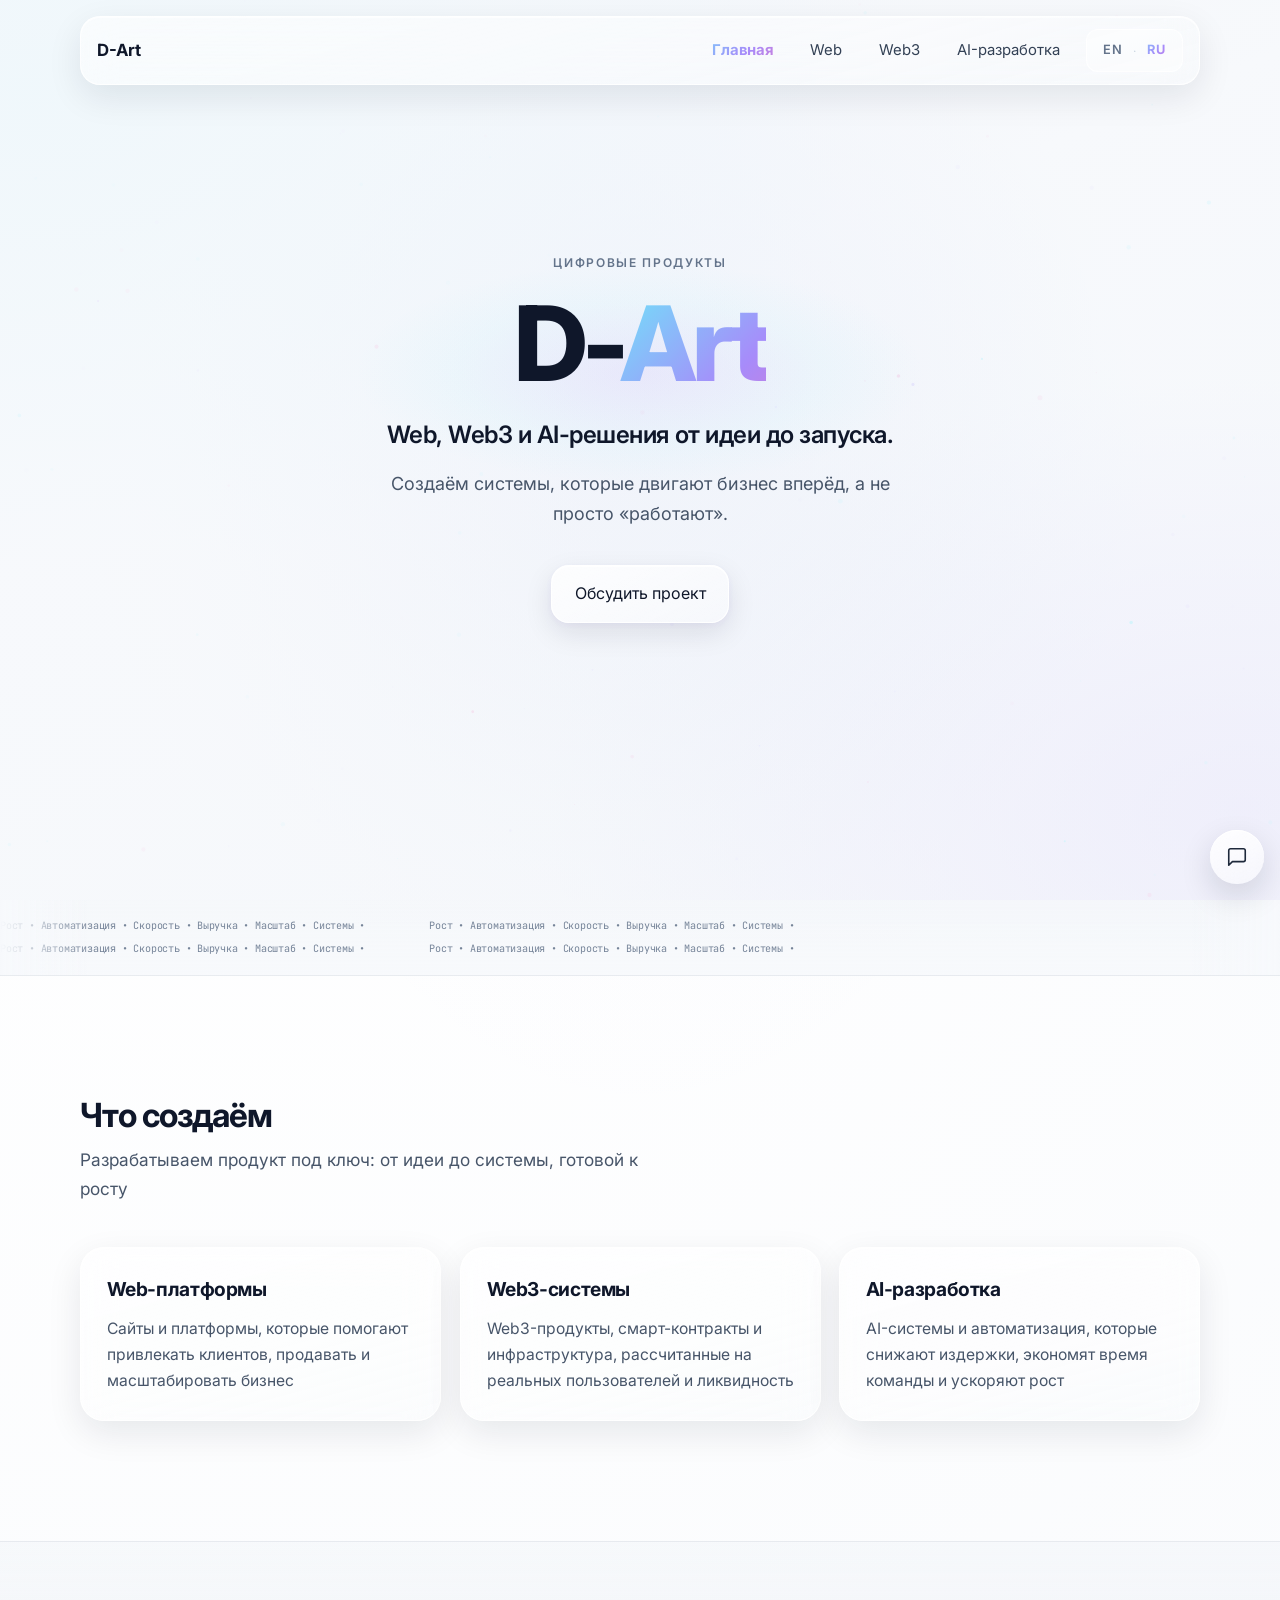
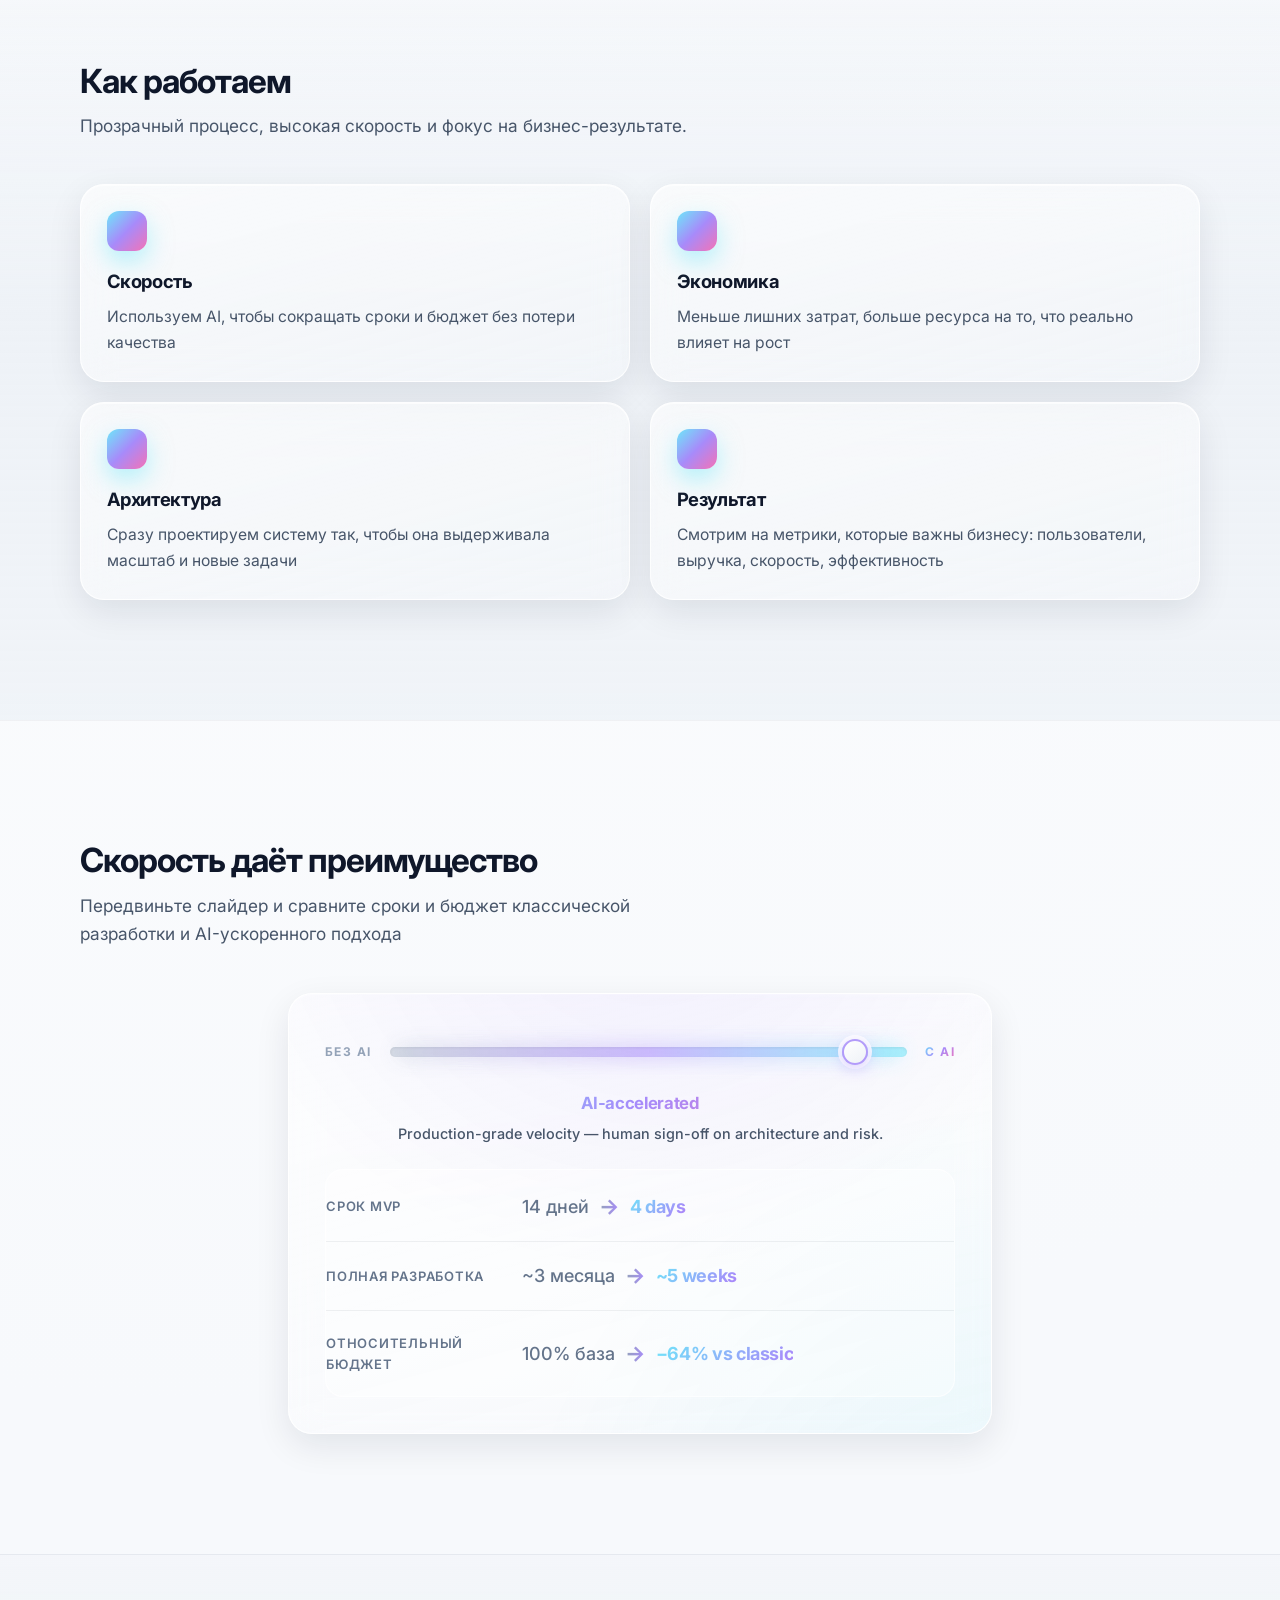
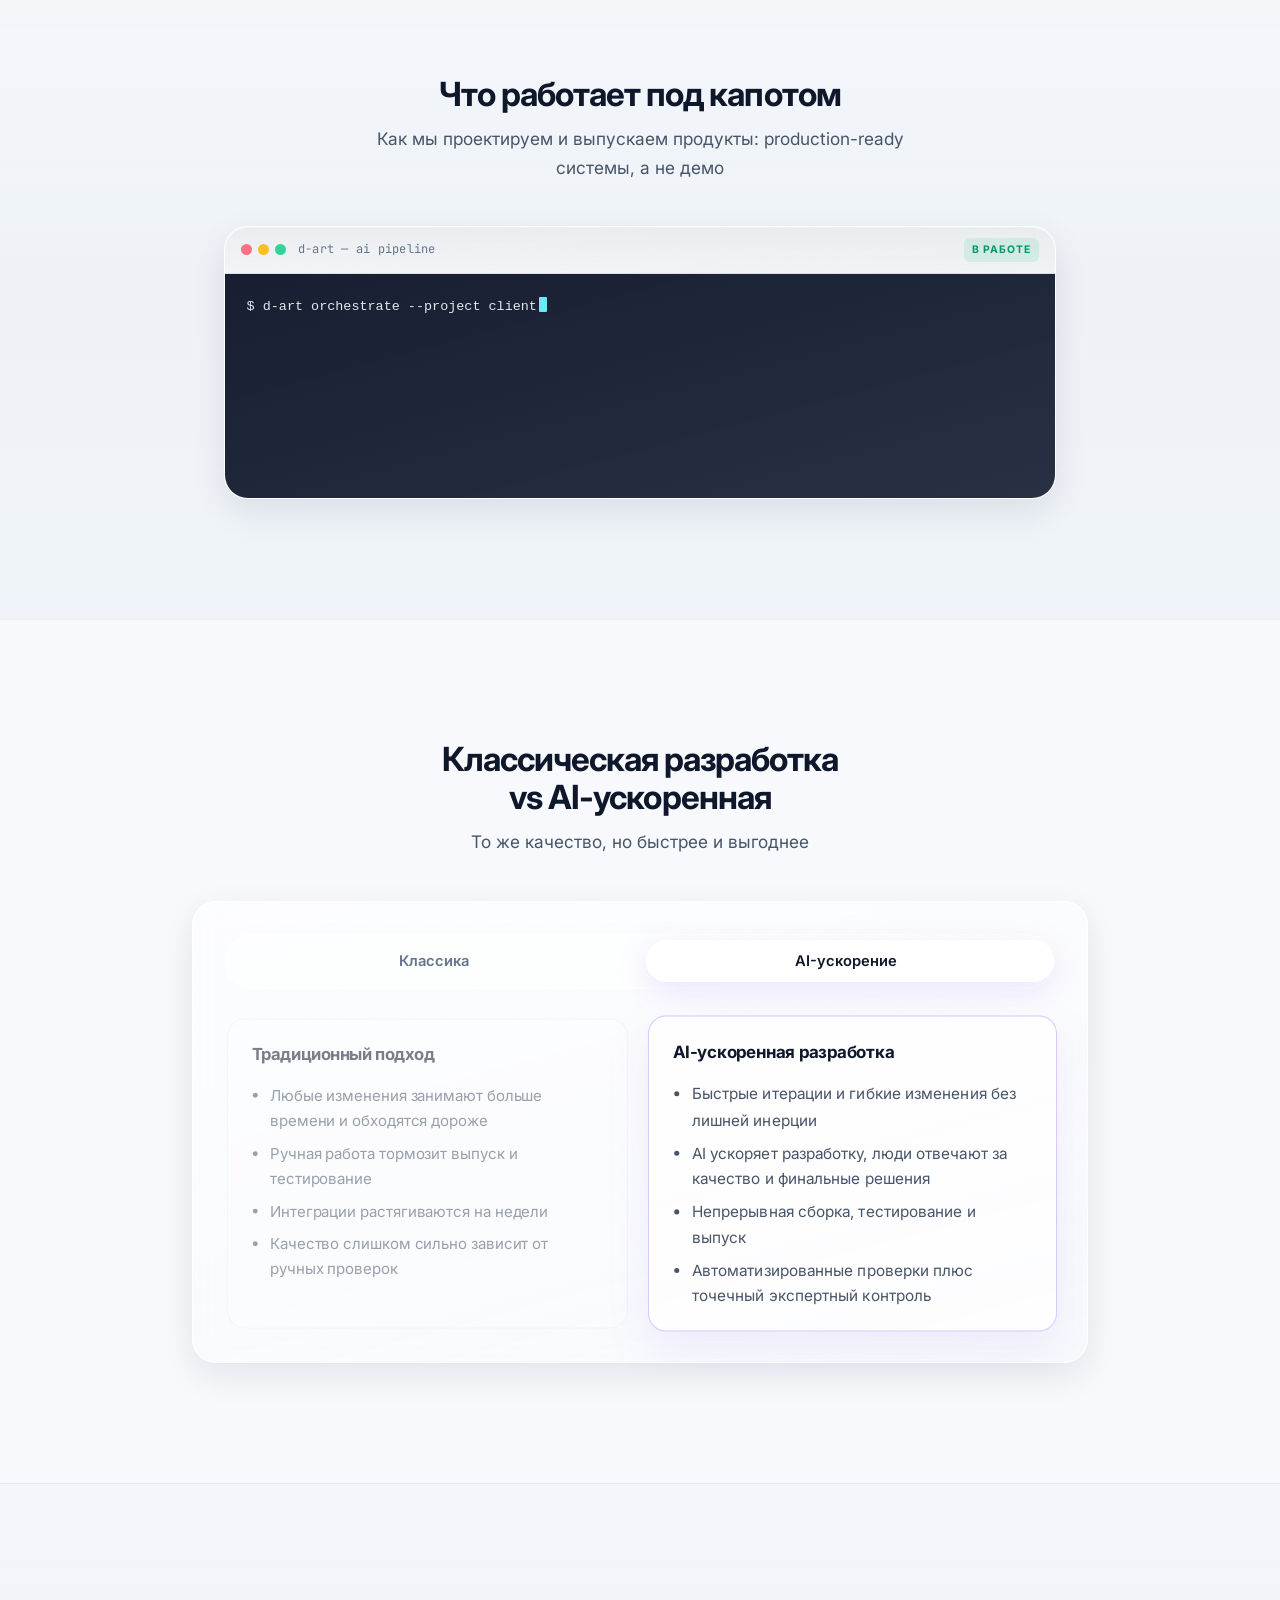
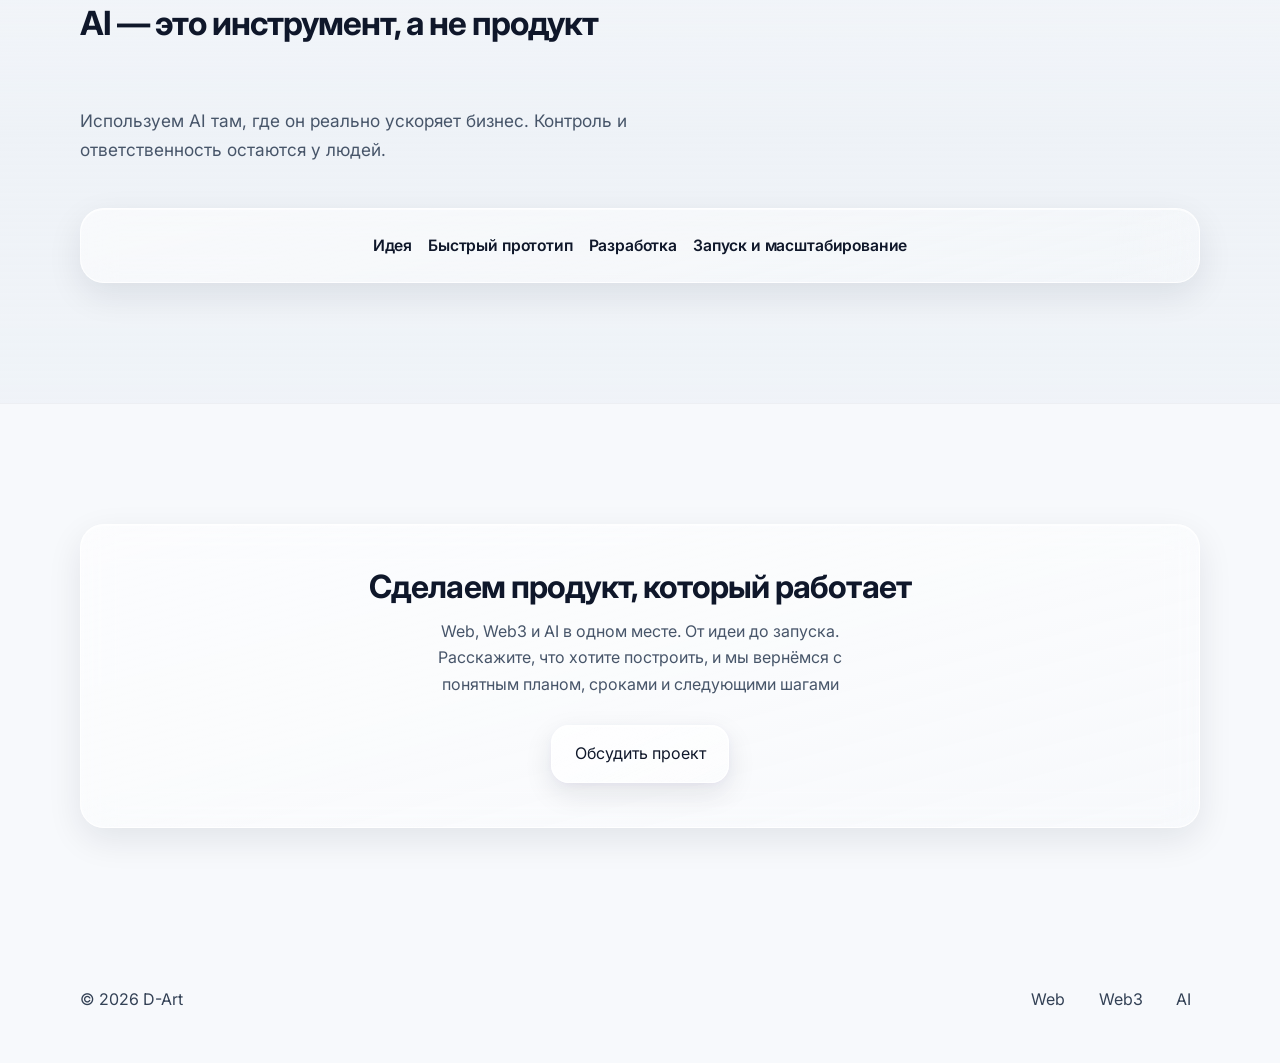
==== commit a7fc6ddb: "Add files via upload" ====
--- a/ru/index.html
+++ b/ru/index.html
@@ -334,6 +334,7 @@
       src="contact-widget.js"
       defer
       data-telegram-url="https://t.me/"
+      data-api-url="http://127.0.0.1:3000"
     ></script>
   </body>
 </html>
--- a/ru/styles.css
+++ b/ru/styles.css
@@ -6,8 +6,16 @@
   --gradient: linear-gradient(135deg, #6ee7f9, #a78bfa, #f472b6);
   --radius-lg: 24px;
   --radius-md: 18px;
+  /* Layered shadows — softer ambient + subtle tint */
   --shadow-soft: 0 12px 35px rgba(15, 23, 42, 0.09);
+  --shadow-elevated:
+    0 2px 4px rgba(15, 23, 42, 0.04),
+    0 12px 28px rgba(15, 23, 42, 0.07),
+    0 28px 56px -16px rgba(167, 139, 250, 0.14);
   --shadow-glow: 0 18px 45px rgba(167, 139, 250, 0.28);
+  --shadow-glow-tight: 0 8px 28px rgba(167, 139, 250, 0.22), 0 2px 8px rgba(110, 231, 249, 0.12);
+  --ease-premium: cubic-bezier(0.22, 1, 0.36, 1);
+  --dur-fast: 0.38s;
 }
 
 * {
@@ -21,7 +29,9 @@
 body {
   margin: 0;
   font-family: "Inter", sans-serif;
-  background: radial-gradient(circle at 20% 10%, #ffffff 0%, var(--bg) 45%),
+  background:
+    radial-gradient(ellipse 120% 80% at 50% -20%, rgba(167, 139, 250, 0.06), transparent 50%),
+    radial-gradient(circle at 20% 10%, #ffffff 0%, var(--bg) 45%),
     var(--bg);
   color: var(--text);
   overflow-x: hidden;
@@ -59,6 +69,11 @@
   padding: clamp(5.5rem, 10vw, 7.5rem) 0;
 }
 
+/* Subtle separation between major bands (structure unchanged) */
+.section + .section {
+  border-top: 1px solid rgba(15, 23, 42, 0.04);
+}
+
 h1,
 h2,
 h3,
@@ -98,22 +113,44 @@
 }
 
 .glass {
-  background: rgba(255, 255, 255, 0.52);
-  border: 1px solid rgba(255, 255, 255, 0.8);
+  background: linear-gradient(
+    165deg,
+    rgba(255, 255, 255, 0.58) 0%,
+    rgba(255, 255, 255, 0.42) 55%,
+    rgba(248, 250, 252, 0.38) 100%
+  );
+  border: 1px solid rgba(255, 255, 255, 0.82);
   backdrop-filter: blur(16px);
   -webkit-backdrop-filter: blur(16px);
-  box-shadow: var(--shadow-soft);
+  box-shadow: var(--shadow-soft), inset 0 1px 0 rgba(255, 255, 255, 0.65);
+  transition:
+    transform var(--dur-fast) var(--ease-premium),
+    box-shadow var(--dur-fast) var(--ease-premium),
+    border-color 0.3s ease;
 }
 
 .hover-lift {
-  transition: transform 0.3s ease, box-shadow 0.3s ease, border-color 0.3s ease;
+  transition:
+    transform var(--dur-fast) var(--ease-premium),
+    box-shadow var(--dur-fast) var(--ease-premium),
+    border-color 0.3s ease;
+  will-change: transform;
 }
 
 @media (hover: hover) and (pointer: fine) {
   .hover-lift:hover {
-    transform: translateY(-6px) scale(1.008);
-    box-shadow: var(--shadow-glow);
+    transform: translateY(-7px) scale(1.012);
+    box-shadow: var(--shadow-elevated);
     border-color: rgba(255, 255, 255, 0.95);
+  }
+
+  /* Cards that ship without .hover-lift — same premium lift */
+  .usecase-card.glass:hover,
+  .web3-pillar.glass:hover,
+  .web3-chart-card.glass:hover {
+    transform: translateY(-6px) scale(1.01);
+    box-shadow: var(--shadow-elevated);
+    border-color: rgba(255, 255, 255, 0.92);
   }
 }
 
@@ -126,18 +163,31 @@
   opacity: 0.35;
   z-index: -1;
   pointer-events: none;
+  /* Opacity-only drift — scroll parallax still sets transform inline */
+  animation: orb-breathe 18s ease-in-out infinite alternate;
+}
+
+@keyframes orb-breathe {
+  from {
+    opacity: 0.28;
+  }
+  to {
+    opacity: 0.42;
+  }
 }
 
 .orb-1 {
   top: -100px;
   left: -100px;
   background: #6ee7f9;
+  animation-delay: 0s;
 }
 
 .orb-2 {
   right: -80px;
   bottom: 20%;
   background: #f472b6;
+  animation-delay: -7s;
 }
 
 .topbar {
@@ -330,7 +380,7 @@
   pointer-events: none;
   z-index: 1;
   /* Слой звёзд поверх градиентного фона */
-  opacity: 0.58;
+  opacity: 0.78;
 }
 
 .hero-overlay {
@@ -404,24 +454,33 @@
   border-radius: var(--radius-md);
   padding: 0.95rem 1.4rem;
   font-weight: 600;
-  transition: transform 0.3s ease, box-shadow 0.3s ease;
+  transition:
+    transform var(--dur-fast) var(--ease-premium),
+    box-shadow var(--dur-fast) var(--ease-premium),
+    filter 0.25s ease,
+    background 0.25s ease;
 }
 
 .btn-glass {
-  border: 1px solid rgba(255, 255, 255, 0.85);
-  background: linear-gradient(160deg, rgba(255, 255, 255, 0.7), rgba(255, 255, 255, 0.34));
-  box-shadow: 0 10px 30px rgba(15, 23, 42, 0.12);
+  border: 1px solid rgba(255, 255, 255, 0.88);
+  background: linear-gradient(155deg, rgba(255, 255, 255, 0.82), rgba(255, 255, 255, 0.38));
+  box-shadow:
+    0 10px 28px rgba(15, 23, 42, 0.1),
+    0 2px 6px rgba(167, 139, 250, 0.08),
+    inset 0 1px 0 rgba(255, 255, 255, 0.75);
 }
 
 @media (hover: hover) and (pointer: fine) {
   .btn-glass:hover {
-    transform: translateY(-4px);
-    box-shadow: 0 16px 35px rgba(167, 139, 250, 0.35);
+    transform: translateY(-3px);
+    filter: brightness(1.03);
+    box-shadow: var(--shadow-glow-tight);
   }
 }
 
 .btn-glass:active {
-  transform: scale(0.98);
+  transform: scale(0.97) translateY(0);
+  box-shadow: 0 6px 18px rgba(15, 23, 42, 0.12);
 }
 
 .section-diagonal::before,
@@ -486,7 +545,12 @@
 }
 
 .section-split {
-  background: linear-gradient(180deg, transparent 0%, var(--bg-secondary) 100%);
+  background: linear-gradient(
+    180deg,
+    rgba(238, 242, 247, 0.35) 0%,
+    var(--bg-secondary) 48%,
+    rgba(238, 242, 247, 0.85) 100%
+  );
 }
 
 .approach-grid {
@@ -519,6 +583,16 @@
   background: var(--gradient);
   filter: blur(0.2px);
   box-shadow: 0 10px 25px rgba(110, 231, 249, 0.5);
+  transition:
+    transform var(--dur-fast) var(--ease-premium),
+    box-shadow 0.35s ease;
+}
+
+@media (hover: hover) and (pointer: fine) {
+  .approach-item:hover .icon-glow {
+    transform: scale(1.06) rotate(-2deg);
+    box-shadow: 0 12px 28px rgba(167, 139, 250, 0.45);
+  }
 }
 
 .approach-item h3 {
@@ -2791,6 +2865,16 @@
   margin-bottom: 1rem;
   flex-shrink: 0;
   box-shadow: 0 10px 30px rgba(167, 139, 250, 0.28);
+  transition:
+    transform var(--dur-fast) var(--ease-premium),
+    box-shadow 0.35s ease;
+}
+
+@media (hover: hover) and (pointer: fine) {
+  .ai-feature-card:hover .ai-feature-card__mark {
+    transform: scale(1.07) rotate(-2deg);
+    box-shadow: 0 14px 34px rgba(167, 139, 250, 0.42);
+  }
 }
 
 .ai-feature-card__mark--b {
@@ -3398,4 +3482,186 @@
     max-width: none;
     justify-self: stretch;
   }
+}
+
+/* =============================================================================
+   Premium polish — micro-interactions, scroll reveals, hero entrance
+   (layout/structure unchanged; respects prefers-reduced-motion via .reduce-ui-motion)
+   ============================================================================= */
+
+@keyframes dart-fade-up {
+  from {
+    opacity: 0;
+    transform: translate3d(0, 18px, 0);
+  }
+  to {
+    opacity: 1;
+    transform: translate3d(0, 0, 0);
+  }
+}
+
+html:not(.reduce-ui-motion) body.site-ui-ready .hero .hero-content > *,
+html:not(.reduce-ui-motion) body.site-ui-ready .page-hero__inner > * {
+  animation: dart-fade-up 0.62s var(--ease-premium) both;
+}
+
+html:not(.reduce-ui-motion) body.site-ui-ready .hero .hero-content > *:nth-child(1),
+html:not(.reduce-ui-motion) body.site-ui-ready .page-hero__inner > *:nth-child(1) {
+  animation-delay: 0.03s;
+}
+html:not(.reduce-ui-motion) body.site-ui-ready .hero .hero-content > *:nth-child(2),
+html:not(.reduce-ui-motion) body.site-ui-ready .page-hero__inner > *:nth-child(2) {
+  animation-delay: 0.09s;
+}
+html:not(.reduce-ui-motion) body.site-ui-ready .hero .hero-content > *:nth-child(3),
+html:not(.reduce-ui-motion) body.site-ui-ready .page-hero__inner > *:nth-child(3) {
+  animation-delay: 0.15s;
+}
+html:not(.reduce-ui-motion) body.site-ui-ready .hero .hero-content > *:nth-child(4),
+html:not(.reduce-ui-motion) body.site-ui-ready .page-hero__inner > *:nth-child(4) {
+  animation-delay: 0.2s;
+}
+html:not(.reduce-ui-motion) body.site-ui-ready .hero .hero-content > *:nth-child(5),
+html:not(.reduce-ui-motion) body.site-ui-ready .page-hero__inner > *:nth-child(5) {
+  animation-delay: 0.25s;
+}
+html:not(.reduce-ui-motion) body.site-ui-ready .hero .hero-content > *:nth-child(6),
+html:not(.reduce-ui-motion) body.site-ui-ready .page-hero__inner > *:nth-child(6) {
+  animation-delay: 0.3s;
+}
+
+/* Subtle focal glow behind hero copy (does not affect layout) */
+.hero .hero-content::before {
+  content: "";
+  position: absolute;
+  left: 50%;
+  top: 35%;
+  width: min(120%, 36rem);
+  height: min(70%, 14rem);
+  transform: translate(-50%, -50%);
+  background: radial-gradient(
+    ellipse at center,
+    rgba(167, 139, 250, 0.14) 0%,
+    rgba(110, 231, 249, 0.06) 45%,
+    transparent 70%
+  );
+  pointer-events: none;
+  z-index: -1;
+  opacity: 0.85;
+}
+
+@media (prefers-reduced-motion: reduce) {
+  .site-bg-orb {
+    animation: none;
+    opacity: 0.34;
+  }
+
+  body.site-ui-ready .hero .hero-content > *,
+  body.site-ui-ready .page-hero__inner > * {
+    animation: none !important;
+  }
+}
+
+html.reduce-ui-motion main > section:not(.hero):not(.page-hero) .glass,
+html.reduce-ui-motion main > section:not(.hero):not(.page-hero) .section-header {
+  opacity: 1 !important;
+  transform: none !important;
+  transition: none !important;
+}
+
+/* Scroll-driven section reveals: content below the fold */
+main > section:not(.hero):not(.page-hero):not(.section-inview) .glass,
+main > section:not(.hero):not(.page-hero):not(.section-inview) .section-header {
+  opacity: 0;
+  transform: translate3d(0, 20px, 0);
+  transition:
+    opacity 0.45s var(--ease-premium),
+    transform 0.5s var(--ease-premium);
+}
+
+main > section:not(.hero):not(.page-hero).section-inview .glass,
+main > section:not(.hero):not(.page-hero).section-inview .section-header {
+  opacity: 1;
+  transform: translate3d(0, 0, 0);
+}
+
+/* Staggered grid reveals (fast, responsive steps) */
+main > section.section-inview .services-grid > *:nth-child(1),
+main > section.section-inview .approach-grid > *:nth-child(1),
+main > section.section-inview .types-grid > *:nth-child(1),
+main > section.section-inview .usecases-grid > *:nth-child(1),
+main > section.section-inview .work-grid > *:nth-child(1),
+main > section.section-inview .web3-pillar-grid > *:nth-child(1),
+main > section.section-inview .web3-build-grid > *:nth-child(1),
+main > section.section-inview .ai-build-grid > *:nth-child(1),
+main > section.section-inview .integrations-build-grid > *:nth-child(1) {
+  transition-delay: 0.03s;
+}
+main > section.section-inview .services-grid > *:nth-child(2),
+main > section.section-inview .approach-grid > *:nth-child(2),
+main > section.section-inview .types-grid > *:nth-child(2),
+main > section.section-inview .usecases-grid > *:nth-child(2),
+main > section.section-inview .work-grid > *:nth-child(2),
+main > section.section-inview .web3-pillar-grid > *:nth-child(2),
+main > section.section-inview .web3-build-grid > *:nth-child(2),
+main > section.section-inview .ai-build-grid > *:nth-child(2),
+main > section.section-inview .integrations-build-grid > *:nth-child(2) {
+  transition-delay: 0.08s;
+}
+main > section.section-inview .services-grid > *:nth-child(3),
+main > section.section-inview .approach-grid > *:nth-child(3),
+main > section.section-inview .types-grid > *:nth-child(3),
+main > section.section-inview .usecases-grid > *:nth-child(3),
+main > section.section-inview .work-grid > *:nth-child(3),
+main > section.section-inview .web3-pillar-grid > *:nth-child(3),
+main > section.section-inview .web3-build-grid > *:nth-child(3),
+main > section.section-inview .ai-build-grid > *:nth-child(3),
+main > section.section-inview .integrations-build-grid > *:nth-child(3) {
+  transition-delay: 0.13s;
+}
+main > section.section-inview .services-grid > *:nth-child(4),
+main > section.section-inview .approach-grid > *:nth-child(4),
+main > section.section-inview .types-grid > *:nth-child(4),
+main > section.section-inview .usecases-grid > *:nth-child(4),
+main > section.section-inview .work-grid > *:nth-child(4),
+main > section.section-inview .web3-pillar-grid > *:nth-child(4),
+main > section.section-inview .web3-build-grid > *:nth-child(4),
+main > section.section-inview .ai-build-grid > *:nth-child(4),
+main > section.section-inview .integrations-build-grid > *:nth-child(4) {
+  transition-delay: 0.18s;
+}
+main > section.section-inview .types-grid > *:nth-child(5),
+main > section.section-inview .integrations-build-grid > *:nth-child(5) {
+  transition-delay: 0.23s;
+}
+main > section.section-inview .integrations-build-grid > *:nth-child(6) {
+  transition-delay: 0.28s;
+}
+
+/* Stack grids (Web3 / AI stack blocks) */
+main > section.section-inview .stack-grid > *:nth-child(1) {
+  transition-delay: 0.04s;
+}
+main > section.section-inview .stack-grid > *:nth-child(2) {
+  transition-delay: 0.09s;
+}
+main > section.section-inview .stack-grid > *:nth-child(3) {
+  transition-delay: 0.14s;
+}
+main > section.section-inview .stack-grid > *:nth-child(4) {
+  transition-delay: 0.19s;
+}
+
+/* Topbar: light lift on scroll implied by glass — subtle link motion */
+@media (hover: hover) and (pointer: fine) {
+  .topbar .nav > a {
+    transition:
+      transform 0.22s var(--ease-premium),
+      background-color 0.25s ease,
+      color 0.25s ease;
+  }
+
+  .topbar .nav > a:hover {
+    transform: translateY(-1px);
+  }
 }
--- a/ru/contact-widget.css
+++ b/ru/contact-widget.css
@@ -1,10 +1,11 @@
 /**
- * D-Art Contact Widget — scoped styles (uses site :root tokens from styles.css).
+ * D-Art Contact Widget — модалка заявки + плавающий AI-чат (glass, как на сайте).
  */
 
 #cw-root.cw {
   --cw-ease: cubic-bezier(0.22, 1, 0.36, 1);
   --cw-dur: 0.38s;
+  --cw-dur-chat: 0.48s;
   --cw-fab-size: 3.35rem;
   position: relative;
   z-index: var(--cw-z, 50);
@@ -21,7 +22,9 @@
   position: fixed;
   inset: 0;
   z-index: 1;
-  background: rgba(15, 23, 42, 0.06);
+  background: rgba(15, 23, 42, 0.12);
+  backdrop-filter: blur(4px);
+  -webkit-backdrop-filter: blur(4px);
   opacity: 0;
   visibility: hidden;
   transition:
@@ -40,16 +43,27 @@
   position: fixed;
   left: 50%;
   top: 50%;
-  z-index: 2;
-  width: min(22rem, calc(100vw - 2rem));
-  max-height: min(90vh, 32rem);
+  z-index: 3;
+  width: min(26rem, calc(100vw - 2rem));
+  max-height: min(92vh, 36rem);
   overflow: auto;
-  padding: 1.35rem 1.25rem 1.25rem;
+  padding: 1.5rem 1.35rem 1.35rem;
   border-radius: var(--radius-lg, 24px);
-  box-shadow: var(--shadow-soft, 0 12px 35px rgba(15, 23, 42, 0.09));
+  box-shadow:
+    var(--shadow-elevated, 0 12px 35px rgba(15, 23, 42, 0.09)),
+    inset 0 1px 0 rgba(255, 255, 255, 0.75);
+  background: linear-gradient(
+    165deg,
+    rgba(255, 255, 255, 0.62) 0%,
+    rgba(255, 255, 255, 0.48) 50%,
+    rgba(248, 250, 252, 0.42) 100%
+  );
+  border: 1px solid rgba(255, 255, 255, 0.88);
+  backdrop-filter: blur(18px);
+  -webkit-backdrop-filter: blur(18px);
   opacity: 0;
   visibility: hidden;
-  transform: translate3d(-50%, calc(-50% + 10px), 0) scale(0.98);
+  transform: translate3d(-50%, calc(-50% + 14px), 0) scale(0.98);
   transition:
     opacity var(--cw-dur) var(--cw-ease),
     transform var(--cw-dur) var(--cw-ease),
@@ -65,77 +79,232 @@
 }
 
 .cw-start-modal__title {
-  font-size: 1.1rem;
-  font-weight: 700;
-  letter-spacing: -0.02em;
+  font-size: 1.2rem;
+  font-weight: 800;
+  letter-spacing: -0.03em;
   color: var(--text, #0f172a);
-  margin: 0 0 0.5rem;
-  padding-right: 1.75rem;
+  margin: 0 0 0.45rem;
+  padding-right: 2rem;
+  line-height: 1.2;
 }
 
 .cw-start-modal__lead {
   font-size: 0.9rem;
   line-height: 1.55;
   color: var(--muted, #475569);
-  margin: 0 0 1rem;
-}
-
-.cw-start-modal__actions {
+  margin: 0 0 1.15rem;
+}
+
+.cw-start-form {
+  margin: 0;
+}
+
+.cw-start-form__fields {
   display: flex;
   flex-direction: column;
-  gap: 0.55rem;
-}
-
-.cw-start-modal__actions .btn {
+  gap: 0;
+}
+
+.cw-field {
+  margin-bottom: 1rem;
+}
+
+.cw-field__label {
+  display: block;
+  font-size: 0.8rem;
+  font-weight: 600;
+  letter-spacing: 0.02em;
+  color: #334155;
+  margin-bottom: 0.4rem;
+}
+
+.cw-input {
+  width: 100%;
+  margin: 0;
+  padding: 0.78rem 0.95rem;
+  border-radius: var(--radius-md, 18px);
+  border: 1px solid rgba(15, 23, 42, 0.1);
+  background: rgba(255, 255, 255, 0.72);
+  color: var(--text, #0f172a);
+  font-family: inherit;
+  font-size: 0.95rem;
+  line-height: 1.45;
+  transition:
+    border-color 0.2s ease,
+    box-shadow 0.2s ease,
+    background 0.2s ease;
+  box-sizing: border-box;
+}
+
+.cw-input::placeholder {
+  color: #94a3b8;
+}
+
+.cw-input:focus {
+  outline: none;
+  border-color: rgba(167, 139, 250, 0.55);
+  box-shadow: 0 0 0 3px rgba(167, 139, 250, 0.18);
+  background: rgba(255, 255, 255, 0.92);
+}
+
+.cw-input--invalid {
+  border-color: rgba(239, 68, 68, 0.55);
+}
+
+.cw-field__error {
+  display: block;
+  min-height: 1.15rem;
+  margin-top: 0.35rem;
+  font-size: 0.78rem;
+  line-height: 1.35;
+  color: #dc2626;
+}
+
+.cw-form__error {
+  margin: 0 0 0.75rem;
+  padding: 0.55rem 0.65rem;
+  border-radius: 12px;
+  font-size: 0.82rem;
+  line-height: 1.45;
+  color: #991b1b;
+  background: rgba(254, 226, 226, 0.65);
+  border: 1px solid rgba(252, 165, 165, 0.5);
+}
+
+.cw-start-form__submit {
   width: 100%;
   justify-content: center;
+  margin-top: 0.25rem;
+  padding: 0.92rem 1.2rem;
+  font-size: 0.95rem;
+  font-weight: 600;
+}
+
+.cw-start-form__submit:disabled {
+  opacity: 0.72;
+  cursor: not-allowed;
+}
+
+.cw-start-form__success {
   text-align: center;
-  font-size: 0.92rem;
-  padding: 0.8rem 1rem;
+  padding: 0.5rem 0.25rem 0.25rem;
+  animation: cw-success-in 0.45s var(--cw-ease) both;
+}
+
+@keyframes cw-success-in {
+  from {
+    opacity: 0;
+    transform: translateY(8px);
+  }
+  to {
+    opacity: 1;
+    transform: translateY(0);
+  }
+}
+
+.cw-start-form__success-icon {
+  width: 3rem;
+  height: 3rem;
+  margin: 0 auto 0.85rem;
+  border-radius: 50%;
+  display: grid;
+  place-items: center;
+  font-size: 1.35rem;
+  font-weight: 700;
+  color: #059669;
+  background: linear-gradient(145deg, rgba(167, 250, 220, 0.9), rgba(167, 139, 250, 0.25));
+  border: 1px solid rgba(16, 185, 129, 0.35);
+  box-shadow: 0 8px 24px rgba(16, 185, 129, 0.15);
+}
+
+.cw-start-form__success-title {
+  font-size: 1.15rem;
+  font-weight: 800;
+  letter-spacing: -0.02em;
+  color: var(--text, #0f172a);
+  margin: 0 0 0.45rem;
+}
+
+.cw-start-form__success-lead {
+  font-size: 0.9rem;
+  line-height: 1.55;
+  color: var(--muted, #475569);
+  margin: 0 0 1.1rem;
+}
+
+.cw-start-form__success-btn {
+  width: 100%;
+  max-width: 14rem;
+  justify-content: center;
+  margin: 0 auto;
 }
 
 .cw-start-modal__close {
   position: absolute;
   top: 0.55rem;
   right: 0.55rem;
-  width: 2rem;
-  height: 2rem;
+  width: 2.25rem;
+  height: 2.25rem;
   border: none;
   border-radius: 10px;
-  background: rgba(255, 255, 255, 0.5);
+  background: rgba(255, 255, 255, 0.55);
   color: #64748b;
-  font-size: 1.25rem;
+  font-size: 1.3rem;
   line-height: 1;
   cursor: pointer;
-  transition: background 0.2s ease, color 0.2s ease;
+  display: grid;
+  place-items: center;
+  transition: background 0.2s ease, color 0.2s ease, transform 0.2s ease;
 }
 
 .cw-start-modal__close:hover {
-  background: rgba(255, 255, 255, 0.85);
+  background: rgba(255, 255, 255, 0.92);
   color: #0f172a;
 }
+
+.cw-start-modal__close:active {
+  transform: scale(0.94);
+}
+
+.cw--reduce-motion .cw-start-modal,
+.cw--reduce-motion .cw-backdrop {
+  transition-duration: 0.01ms !important;
+}
+
+.cw--reduce-motion .cw-start-form__success {
+  animation: none;
+}
+
+button.btn.btn-glass {
+  font: inherit;
+  cursor: pointer;
+  color: inherit;
+}
+
+/* ---------- AI chat panel + FAB ---------- */
 
 .cw-chat {
   position: fixed;
   right: max(1rem, env(safe-area-inset-right, 0));
   bottom: calc(max(1rem, env(safe-area-inset-bottom, 0)) + var(--cw-fab-size) + 0.65rem);
-  z-index: 3;
+  z-index: 4;
   display: flex;
   flex-direction: column;
   gap: 0.65rem;
   width: min(22rem, calc(100vw - 2rem));
-  max-height: min(70vh, 28rem);
+  max-height: min(78vh, 32rem);
   padding: 1.25rem 1.15rem 1.1rem;
   border-radius: var(--radius-lg, 24px);
   box-shadow: var(--shadow-soft, 0 12px 35px rgba(15, 23, 42, 0.09));
   opacity: 0;
   visibility: hidden;
-  transform: translate3d(0, 12px, 0) scale(0.98);
+  transform: translate3d(1.1rem, 1.35rem, 0) scale(0.97);
   transition:
-    opacity var(--cw-dur) var(--cw-ease),
-    transform var(--cw-dur) var(--cw-ease),
-    visibility var(--cw-dur) var(--cw-ease);
+    opacity var(--cw-dur-chat) var(--cw-ease),
+    transform var(--cw-dur-chat) var(--cw-ease),
+    visibility var(--cw-dur-chat) var(--cw-ease);
   pointer-events: none;
+  will-change: opacity, transform;
 }
 
 .cw-chat--open {
@@ -143,6 +312,7 @@
   visibility: visible;
   transform: translate3d(0, 0, 0) scale(1);
   pointer-events: auto;
+  will-change: auto;
 }
 
 .cw-chat__title {
@@ -163,46 +333,148 @@
 
 .cw-chat__thread {
   flex: 1 1 auto;
-  min-height: 3.5rem;
-  max-height: 11rem;
+  min-height: 9rem;
+  max-height: min(42vh, 16.5rem);
   overflow-x: hidden;
   overflow-y: auto;
   display: flex;
   flex-direction: column;
-  gap: 0.45rem;
-  padding: 0.35rem 0.15rem 0.15rem;
+  gap: 0.5rem;
+  padding: 0.55rem 0.45rem;
   margin: 0 -0.15rem;
   border-radius: var(--radius-md, 18px);
-  background: rgba(255, 255, 255, 0.35);
-  border: 1px solid rgba(15, 23, 42, 0.06);
+  background: rgba(248, 250, 252, 0.65);
+  border: 1px solid rgba(15, 23, 42, 0.07);
+  scroll-behavior: smooth;
+}
+
+.cw-chat__thread::-webkit-scrollbar {
+  width: 6px;
+}
+
+.cw-chat__thread::-webkit-scrollbar-thumb {
+  background: rgba(100, 116, 139, 0.35);
+  border-radius: 99px;
+}
+
+.cw-msg-row {
+  display: flex;
+  width: 100%;
+  flex-shrink: 0;
+}
+
+.cw-msg-row--user {
+  justify-content: flex-end;
+}
+
+.cw-msg-row--assistant {
+  justify-content: flex-start;
+}
+
+.cw-msg-row--typing {
+  justify-content: flex-start;
 }
 
 .cw-msg {
-  max-width: 95%;
-  padding: 0.45rem 0.65rem;
-  border-radius: 12px;
-  font-size: 0.86rem;
-  line-height: 1.45;
+  max-width: min(88%, 17rem);
+  padding: 0.5rem 0.72rem;
+  border-radius: 14px;
+  font-size: 0.875rem;
+  line-height: 1.5;
   white-space: pre-wrap;
   word-break: break-word;
+  animation: cw-msg-enter 0.42s var(--cw-ease) both;
+}
+
+@keyframes cw-msg-enter {
+  from {
+    opacity: 0;
+    transform: translate3d(0, 10px, 0);
+  }
+  to {
+    opacity: 1;
+    transform: translate3d(0, 0, 0);
+  }
 }
 
 .cw-msg--user {
-  align-self: flex-end;
-  background: rgba(167, 139, 250, 0.22);
+  background: linear-gradient(145deg, rgba(167, 139, 250, 0.35), rgba(167, 139, 250, 0.18));
   color: var(--text, #0f172a);
+  border: 1px solid rgba(167, 139, 250, 0.28);
+  border-bottom-right-radius: 5px;
+  box-shadow: 0 1px 0 rgba(255, 255, 255, 0.6) inset;
 }
 
 .cw-msg--assistant {
-  align-self: flex-start;
-  background: rgba(255, 255, 255, 0.75);
+  background: rgba(255, 255, 255, 0.92);
   color: var(--text, #0f172a);
-  border: 1px solid rgba(15, 23, 42, 0.06);
+  border: 1px solid rgba(15, 23, 42, 0.07);
+  border-bottom-left-radius: 5px;
+  box-shadow: 0 1px 2px rgba(15, 23, 42, 0.04);
+}
+
+.cw-typing {
+  display: inline-flex;
+  align-items: center;
+  gap: 0.45rem;
+  padding: 0.42rem 0.65rem;
+  border-radius: 14px;
+  border-bottom-left-radius: 5px;
+  background: rgba(255, 255, 255, 0.85);
+  border: 1px solid rgba(15, 23, 42, 0.07);
+  font-size: 0.8rem;
+  color: var(--muted, #64748b);
+}
+
+.cw-typing__dots {
+  display: inline-flex;
+  gap: 3px;
+  align-items: center;
+}
+
+.cw-typing__dot {
+  width: 5px;
+  height: 5px;
+  border-radius: 50%;
+  background: rgba(100, 116, 139, 0.55);
+  animation: cw-typing-bounce 1.15s ease-in-out infinite;
+}
+
+.cw-typing__dot:nth-child(2) {
+  animation-delay: 0.12s;
+}
+
+.cw-typing__dot:nth-child(3) {
+  animation-delay: 0.24s;
+}
+
+.cw-typing__label {
+  font-size: 0.78rem;
+  letter-spacing: 0.01em;
+}
+
+@keyframes cw-typing-bounce {
+  0%,
+  70%,
+  100% {
+    transform: translateY(0);
+    opacity: 0.55;
+  }
+  35% {
+    transform: translateY(-3px);
+    opacity: 1;
+  }
+}
+
+#cw-root.cw--reduce-motion .cw-typing__dot {
+  animation: none;
+  opacity: 0.7;
 }
 
 .cw-chat__input {
   width: 100%;
-  min-height: 6.5rem;
+  min-height: 4.25rem;
+  max-height: 9rem;
   margin: 0;
   padding: 0.75rem 0.85rem;
   border-radius: var(--radius-md, 18px);
@@ -242,30 +514,37 @@
 
 .cw-chat__close {
   position: absolute;
-  top: 0.55rem;
-  right: 0.55rem;
-  width: 2rem;
-  height: 2rem;
+  top: 0.5rem;
+  right: 0.5rem;
+  z-index: 2;
+  width: 2.25rem;
+  height: 2.25rem;
   border: none;
   border-radius: 10px;
-  background: rgba(255, 255, 255, 0.5);
+  background: rgba(255, 255, 255, 0.55);
   color: #64748b;
-  font-size: 1.25rem;
+  font-size: 1.35rem;
   line-height: 1;
   cursor: pointer;
-  transition: background 0.2s ease, color 0.2s ease;
+  display: grid;
+  place-items: center;
+  transition: background 0.2s ease, color 0.2s ease, transform 0.2s ease;
 }
 
 .cw-chat__close:hover {
-  background: rgba(255, 255, 255, 0.85);
+  background: rgba(255, 255, 255, 0.92);
   color: #0f172a;
+}
+
+.cw-chat__close:active {
+  transform: scale(0.94);
 }
 
 .cw-fab {
   position: fixed;
   right: max(1rem, env(safe-area-inset-right, 0));
   bottom: max(1rem, env(safe-area-inset-bottom, 0));
-  z-index: 4;
+  z-index: 5;
   width: var(--cw-fab-size);
   height: var(--cw-fab-size);
   padding: 0;
@@ -353,15 +632,13 @@
   transition-duration: 0.01ms !important;
 }
 
+#cw-root.cw--reduce-motion .cw-msg {
+  animation: none;
+}
+
 @media (max-width: 380px) {
   .cw-chat {
     width: calc(100vw - 1.5rem);
     right: 0.75rem;
   }
 }
-
-button.btn.btn-glass {
-  font: inherit;
-  cursor: pointer;
-  color: inherit;
-}
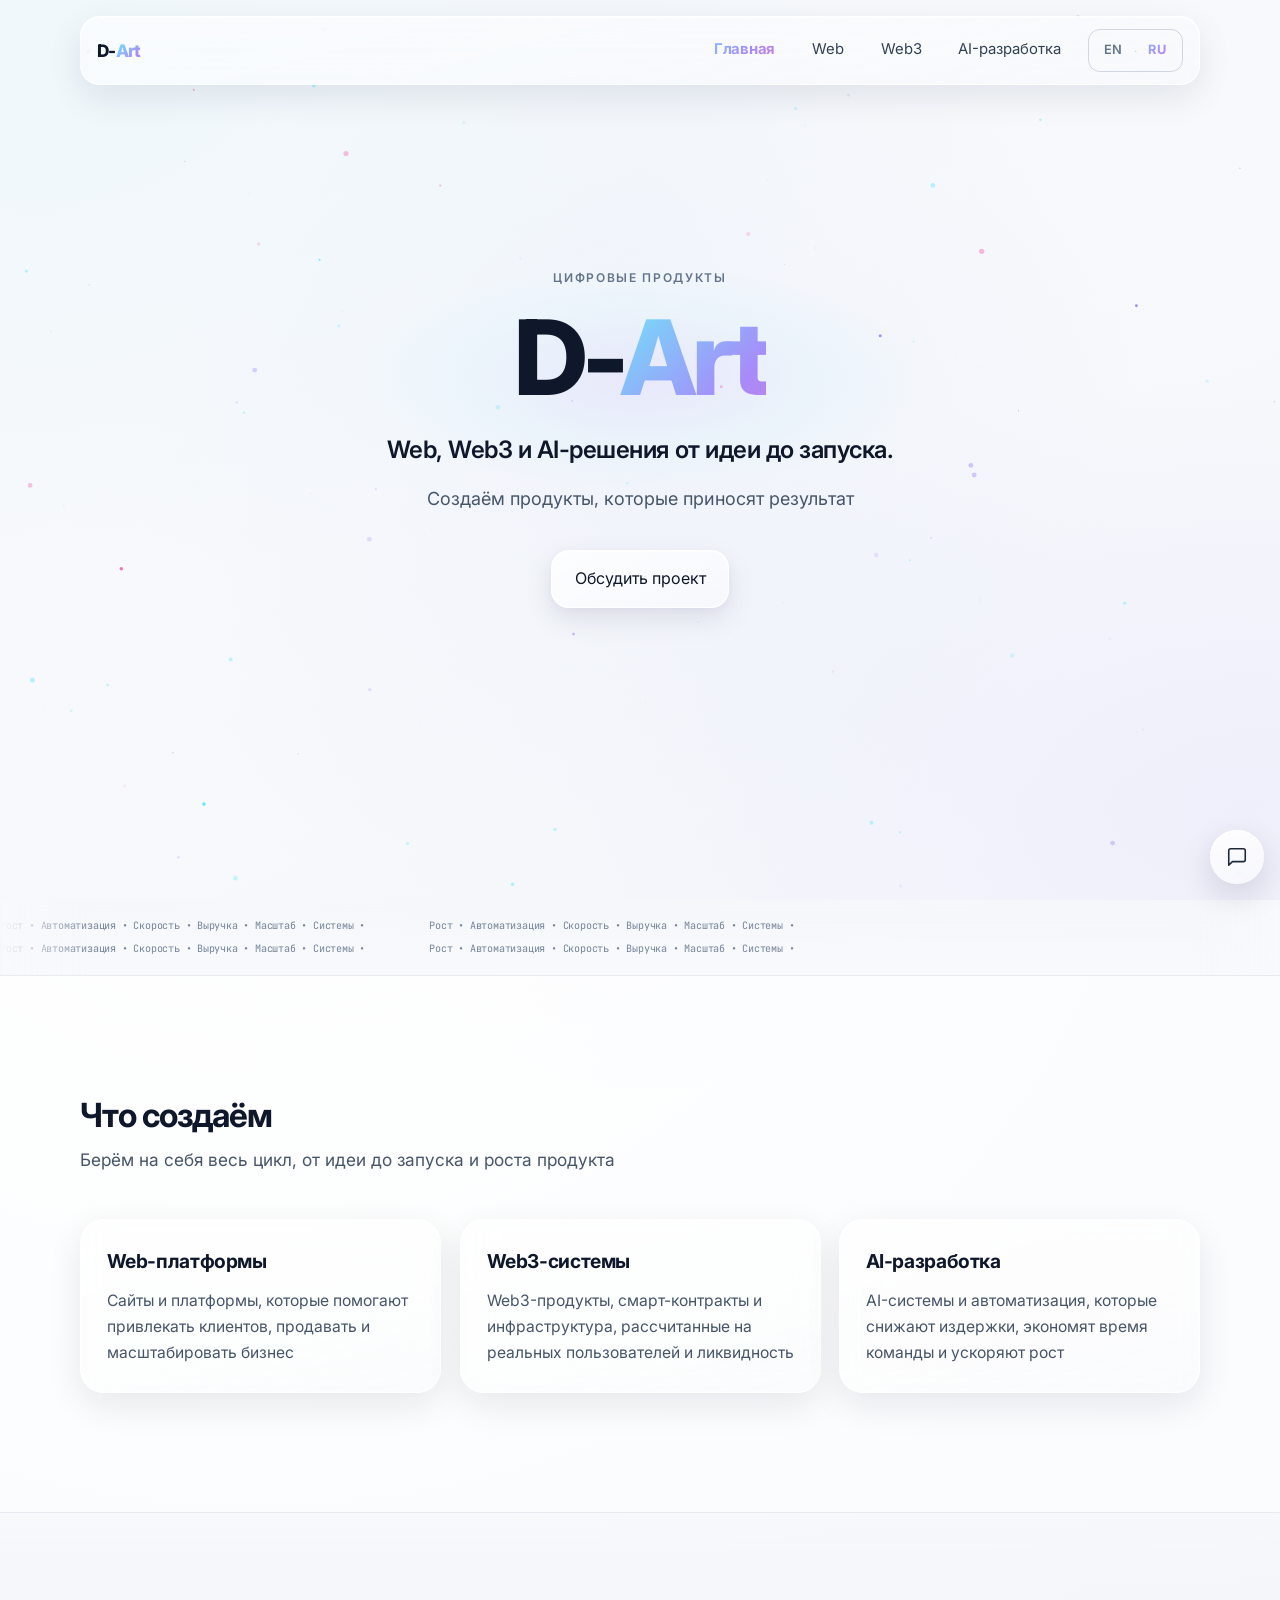
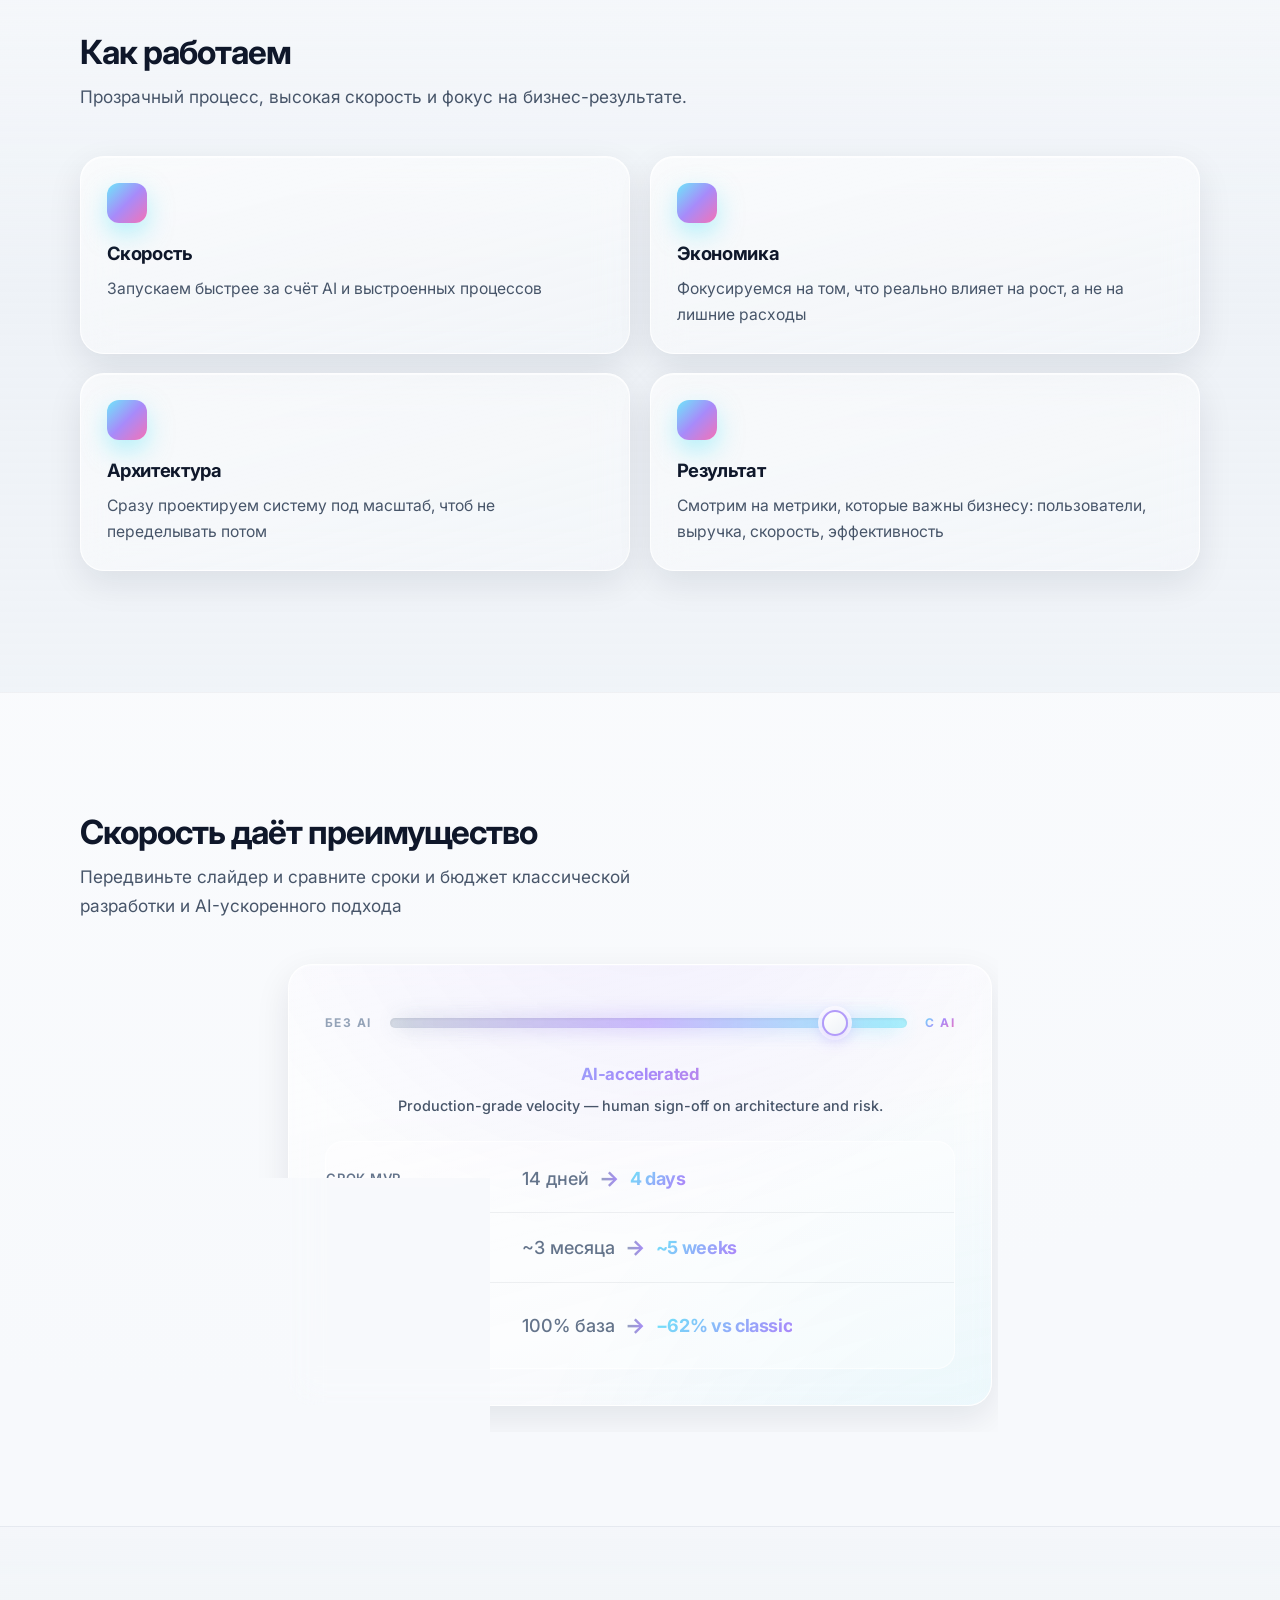
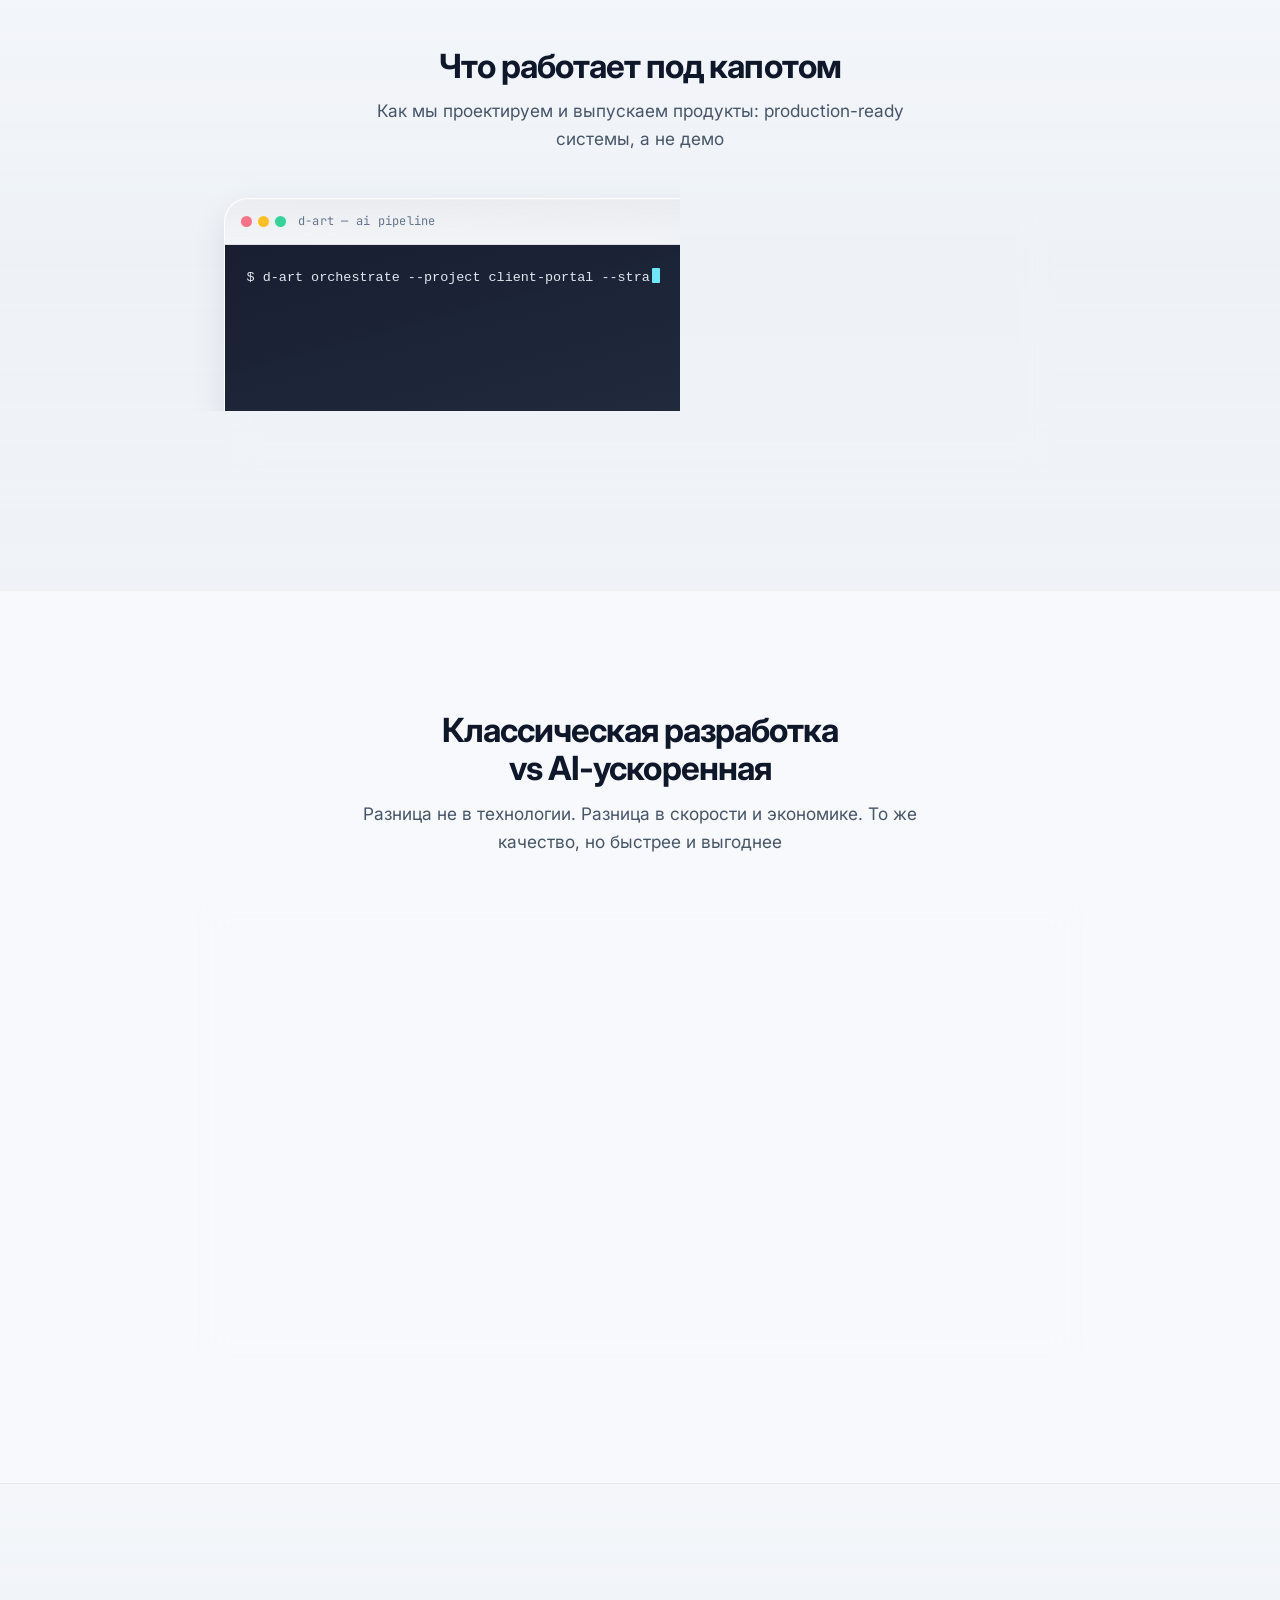
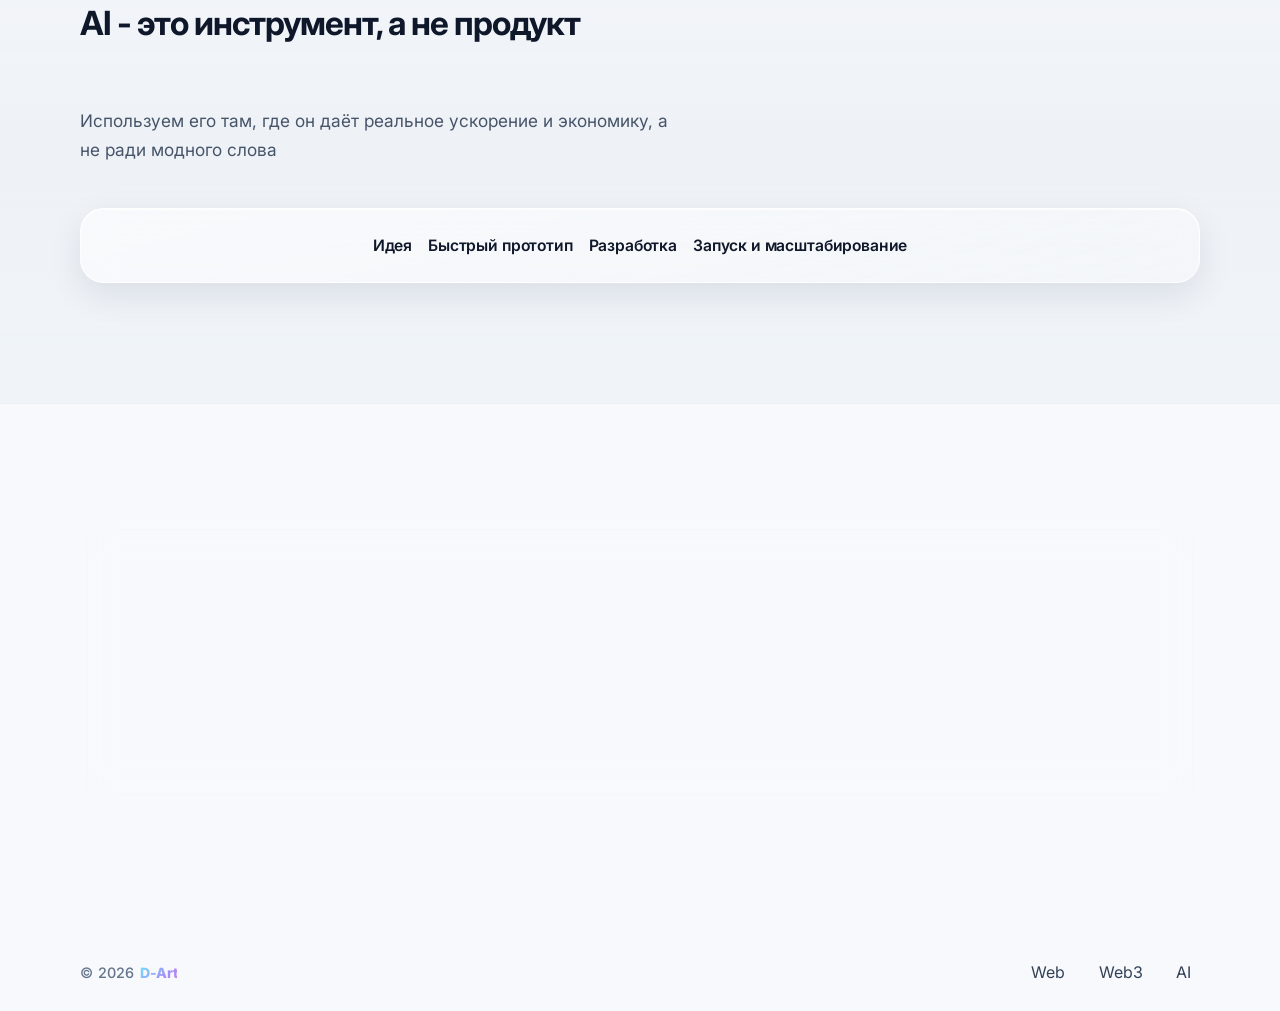
==== commit 193b1cce: "Add files via upload" ====
--- a/ru/index.html
+++ b/ru/index.html
@@ -16,13 +16,14 @@
     />
     <link rel="stylesheet" href="styles.css" />
     <link rel="stylesheet" href="contact-widget.css" />
+    <link rel="icon" href="../favicon.svg" type="image/svg+xml" />
   </head>
   <body>
     <div class="site-bg-orb orb-1" data-parallax></div>
     <div class="site-bg-orb orb-2" data-parallax></div>
 
     <header class="topbar glass" id="topbar">
-      <a href="#hero" class="brand">D-Art</a>
+      <a href="#hero" class="brand"><span class="brand__mark">D-</span><span class="brand__art">Art</span></a>
       <button
         type="button"
         class="nav-toggle"
@@ -62,7 +63,7 @@
             Web, Web3 и AI-решения от идеи до запуска.
           </p>
           <p class="description">
-            Создаём системы, которые двигают бизнес вперёд, а не просто «работают».
+            Создаём продукты, которые приносят результат
           </p>
           <button type="button" class="btn btn-glass" data-cw-start>Обсудить проект</button>
         </div>
@@ -100,8 +101,7 @@
           <header class="section-header">
             <h2>Что создаём</h2>
             <p class="section-lead">
-              Разрабатываем продукт под ключ: от идеи до системы, готовой к росту
-            </p>
+              Берём на себя весь цикл, от идеи до запуска и роста продукта            </p>
           </header>
           <div class="services-grid">
             <a href="web-development.html" class="service-card glass hover-lift">
@@ -133,17 +133,17 @@
             <article class="approach-item glass hover-lift">
               <span class="icon-glow" aria-hidden="true"></span>
               <h3>Скорость</h3>
-              <p>Используем AI, чтобы сокращать сроки и бюджет без потери качества</p>
+              <p>Запускаем быстрее за счёт AI и выстроенных процессов</p>
             </article>
             <article class="approach-item glass hover-lift">
               <span class="icon-glow" aria-hidden="true"></span>
               <h3>Экономика</h3>
-              <p>Меньше лишних затрат, больше ресурса на то, что реально влияет на рост</p>
+              <p>Фокусируемся на том, что реально влияет на рост, а не на лишние расходы</p>
             </article>
             <article class="approach-item glass hover-lift">
               <span class="icon-glow" aria-hidden="true"></span>
               <h3>Архитектура</h3>
-              <p>Сразу проектируем систему так, чтобы она выдерживала масштаб и новые задачи</p>
+              <p>Сразу проектируем систему под масштаб, чтоб не переделывать потом</p>
             </article>
             <article class="approach-item glass hover-lift">
               <span class="icon-glow" aria-hidden="true"></span>
@@ -245,7 +245,7 @@
           <header class="section-header section-header--center">
             <h2>Классическая разработка vs AI-ускоренная</h2>
             <p class="section-lead section-lead--center">
-              То же качество, но быстрее и выгоднее
+              Разница не в технологии. Разница в скорости и экономике. То же качество, но быстрее и выгоднее
             </p>
           </header>
           <div class="dev-compare glass dev-compare--mode-ai">
@@ -289,10 +289,9 @@
       >
         <div class="container">
           <header class="section-header">
-            <h2 class="pipeline-tw-heading">AI — это инструмент, а не продукт</h2>
+            <h2 class="pipeline-tw-heading">AI - это инструмент, а не продукт</h2>
             <p class="section-lead pipeline-tw-lead">
-              Используем AI там, где он реально ускоряет бизнес. Контроль и ответственность остаются у людей.
-            </p>
+              Используем его там, где он даёт реальное ускорение и экономику, а не ради модного слова            </p>
           </header>
           <div class="pipeline-wrap glass">
             <div class="pipeline-light" aria-hidden="true"></div>
@@ -309,10 +308,9 @@
 
       <section class="section section-final page-section" id="cta">
         <div class="container final-cta glass">
-          <h2>Сделаем продукт, который работает</h2>
+          <h2>Соберём продукт, который начнёт приносить результат</h2>
           <p class="final-cta__lead">
-            Web, Web3 и AI в одном месте. От идеи до запуска. Расскажите, что хотите построить, и мы вернёмся с понятным планом, сроками и следующими шагами
-          </p>
+            Опишите задачу и мы вернёмся с понятным планом и следующими шагами          </p>
           <button type="button" class="btn btn-glass" data-cw-start>Обсудить проект</button>
         </div>
       </section>
@@ -320,7 +318,10 @@
 
     <footer class="footer">
       <div class="container footer-inner">
-        <span>© 2026 D-Art</span>
+        <p class="footer-cr">
+          <span class="footer-year">© 2026</span>
+          <span class="footer-name">D-Art</span>
+        </p>
         <div class="footer-links">
           <a href="web-development.html">Web</a>
           <a href="web3-development.html">Web3</a>
--- a/ru/styles.css
+++ b/ru/styles.css
@@ -218,8 +218,34 @@
 }
 
 .brand {
-  font-size: 1.05rem;
-  font-weight: 700;
+  display: inline-flex;
+  align-items: baseline;
+  gap: 0;
+  font-size: 1.08rem;
+  font-weight: 800;
+  letter-spacing: -0.04em;
+  line-height: 1;
+  color: var(--text);
+}
+
+.brand__mark {
+  color: var(--text);
+}
+
+.brand__art {
+  background: var(--gradient);
+  background-size: 200% auto;
+  -webkit-background-clip: text;
+  background-clip: text;
+  color: transparent;
+  animation: shift-gradient 5s linear infinite;
+}
+
+@media (prefers-reduced-motion: reduce) {
+  .brand__art {
+    animation: none;
+    background-position: 50% 50%;
+  }
 }
 
 .nav {
@@ -267,10 +293,10 @@
   align-items: center;
   gap: 0.15rem;
   margin-left: auto;
-  padding: 0.3rem 0.45rem;
+  padding: 0.28rem 0.4rem;
   border-radius: 12px;
-  background: rgba(255, 255, 255, 0.4);
-  border: 1px solid rgba(255, 255, 255, 0.75);
+  background: transparent;
+  border: 1px solid rgba(148, 163, 184, 0.4);
 }
 
 .lang-switch__link {
@@ -285,7 +311,7 @@
 }
 
 .lang-switch__link:hover {
-  background: rgba(255, 255, 255, 0.9);
+  background: rgba(255, 255, 255, 0.35);
   color: var(--text);
 }
 
@@ -367,23 +393,11 @@
   }
 }
 
+/* Оверлей на mesh; canvas со звёздами выше — иначе светлая пелена перекрывает частицы */
 .hero-overlay {
   position: absolute;
   inset: 0;
-}
-
-.hero-particles {
-  position: absolute;
-  inset: 0;
-  width: 100%;
-  height: 100%;
-  pointer-events: none;
   z-index: 1;
-  /* Слой звёзд поверх градиентного фона */
-  opacity: 0.78;
-}
-
-.hero-overlay {
   background: linear-gradient(
       130deg,
       rgba(247, 249, 252, 0.88) 25%,
@@ -391,7 +405,16 @@
     ),
     radial-gradient(circle at 50% 40%, rgba(167, 139, 250, 0.12), transparent 55%),
     radial-gradient(circle at center, rgba(110, 231, 249, 0.18), transparent 65%);
+}
+
+.hero-particles {
+  position: absolute;
+  inset: 0;
+  width: 100%;
+  height: 100%;
+  pointer-events: none;
   z-index: 2;
+  opacity: 1;
 }
 
 .hero-content {
@@ -1148,6 +1171,16 @@
   white-space: nowrap;
 }
 
+/* AI-страница: один длинный смысловой блок в карточке — перенос строк */
+.page-ai [data-pipeline-typewriter] .pipeline .pipeline-step {
+  white-space: normal;
+  overflow-wrap: anywhere;
+  text-wrap: balance;
+  line-height: 1.6;
+  max-width: min(40rem, 100%);
+  text-align: center;
+}
+
 .pipeline-arrow {
   font-weight: 700;
   font-size: 1.5rem;
@@ -1260,6 +1293,35 @@
   justify-content: space-between;
   gap: 1rem;
   color: #334155;
+}
+
+.footer-cr {
+  margin: 0;
+  display: inline-flex;
+  align-items: baseline;
+  flex-wrap: wrap;
+  gap: 0.35rem;
+  min-width: 0;
+}
+
+.footer-year {
+  font-size: 0.9rem;
+  font-weight: 500;
+  color: #64748b;
+  letter-spacing: 0.02em;
+  white-space: nowrap;
+}
+
+.footer-name {
+  font-size: 0.88rem;
+  font-weight: 800;
+  letter-spacing: -0.03em;
+  background: var(--gradient);
+  background-size: 160% auto;
+  -webkit-background-clip: text;
+  background-clip: text;
+  color: transparent;
+  white-space: nowrap;
 }
 
 .footer-links {
@@ -1517,18 +1579,46 @@
   }
 
   .footer-inner {
-    flex-direction: column;
-    align-items: flex-start;
-    gap: 1rem;
+    flex-direction: row;
+    flex-wrap: nowrap;
+    align-items: center;
+    justify-content: space-between;
+    gap: 0.5rem;
+  }
+
+  .footer-cr {
+    flex-wrap: nowrap;
+    gap: 0.28rem;
+    flex-shrink: 1;
+    min-width: 0;
+  }
+
+  .footer-year {
+    font-size: 0.68rem;
+    letter-spacing: 0.04em;
+  }
+
+  .footer-name {
+    font-size: 0.7rem;
   }
 
   .footer-links {
-    flex-wrap: wrap;
-    row-gap: 0.5rem;
-    column-gap: 0.65rem;
+    flex-wrap: nowrap;
+    gap: 0.3rem;
     align-items: center;
-    justify-content: flex-start;
+    justify-content: flex-end;
+    flex-shrink: 0;
     max-width: 100%;
+  }
+
+  .footer-links a {
+    font-size: 0.72rem;
+    padding: 0.28rem 0.38rem;
+  }
+
+  .page-ai [data-pipeline-typewriter] .pipeline {
+    padding-left: 1rem;
+    padding-right: 1rem;
   }
 
   .usecase-card,
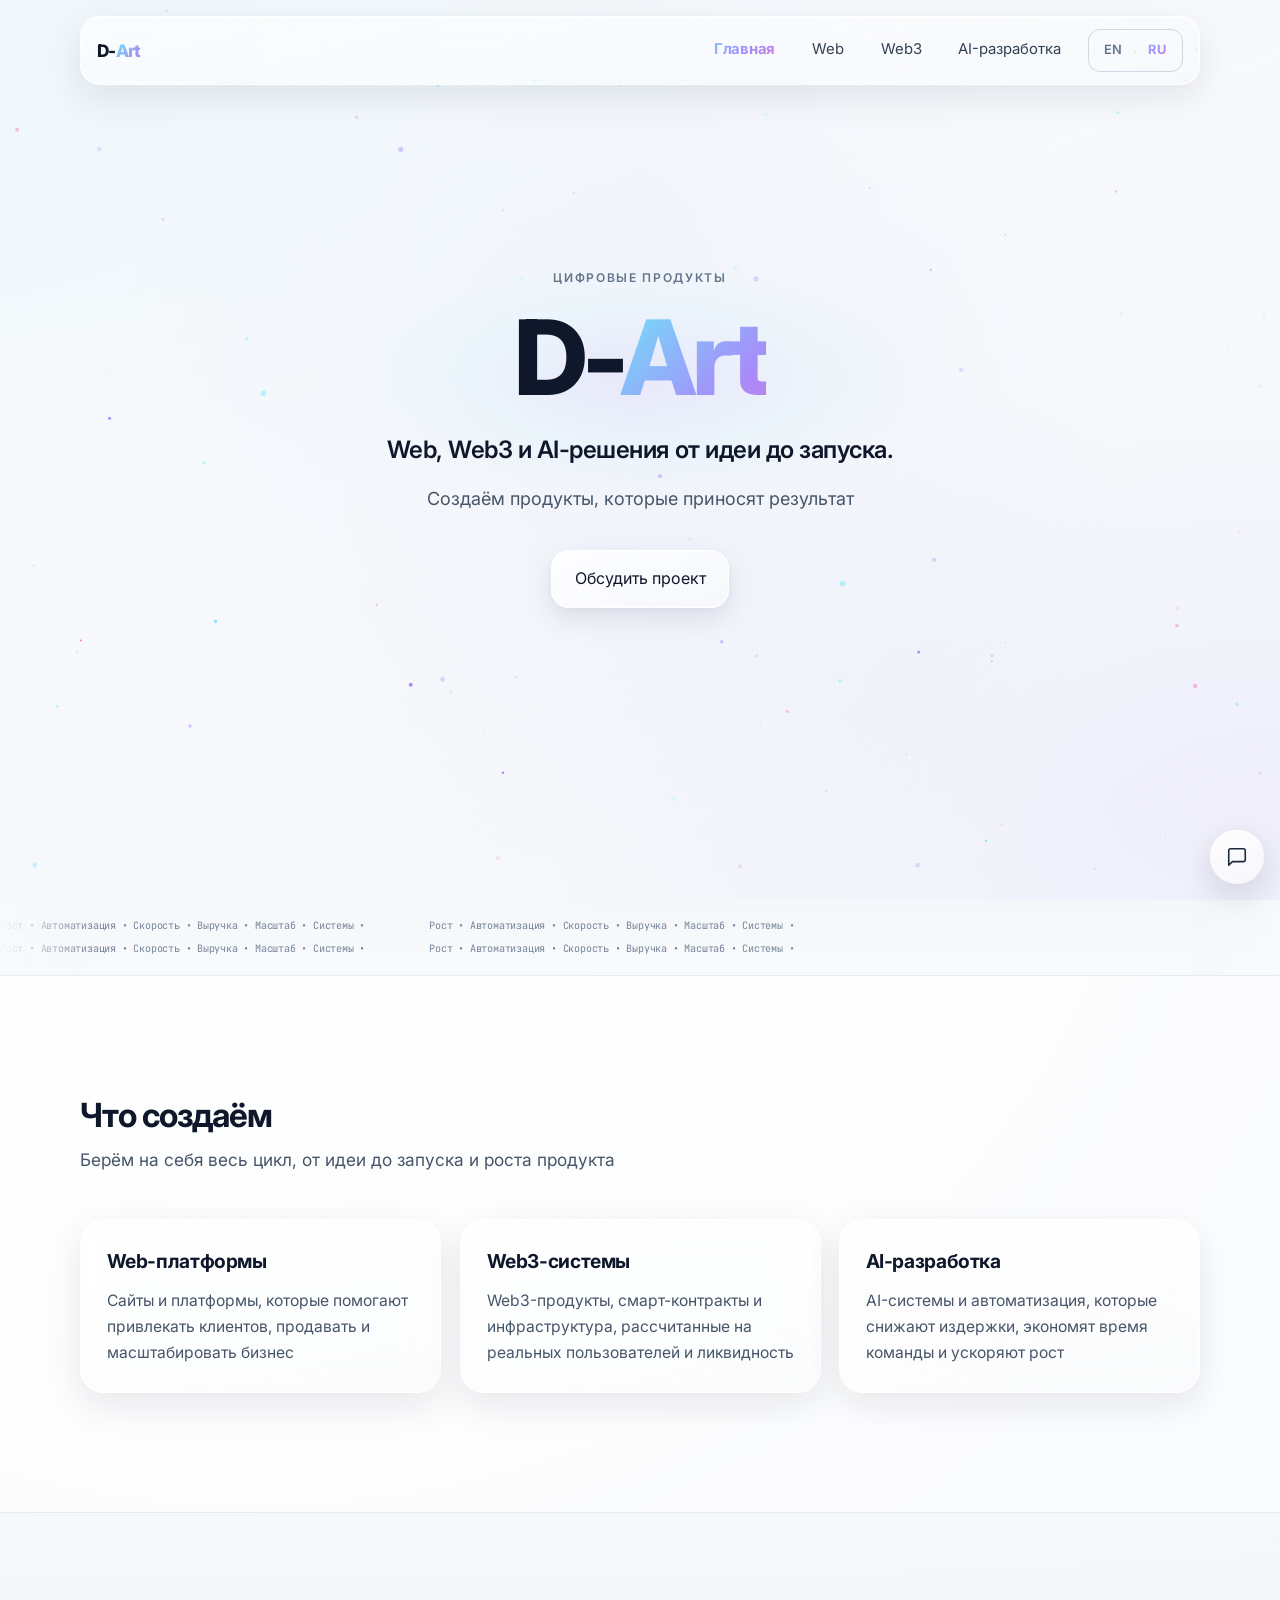
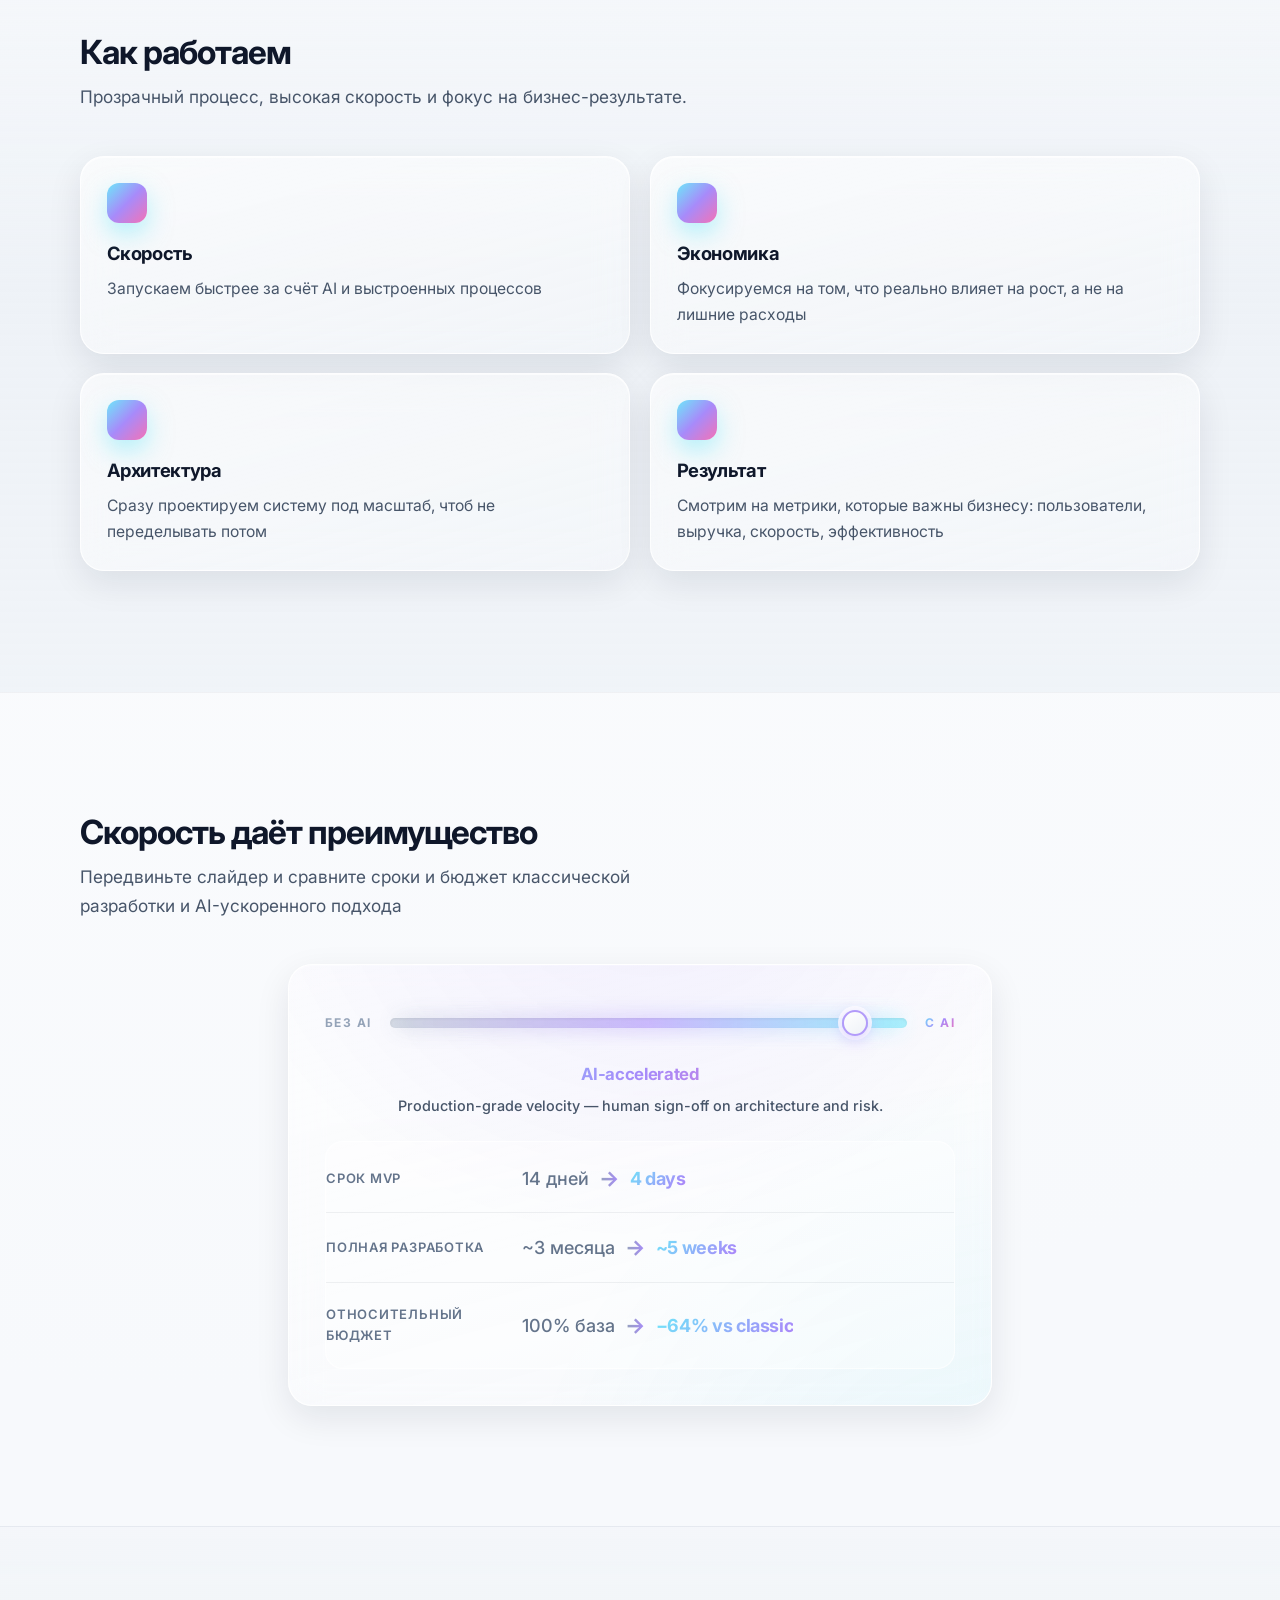
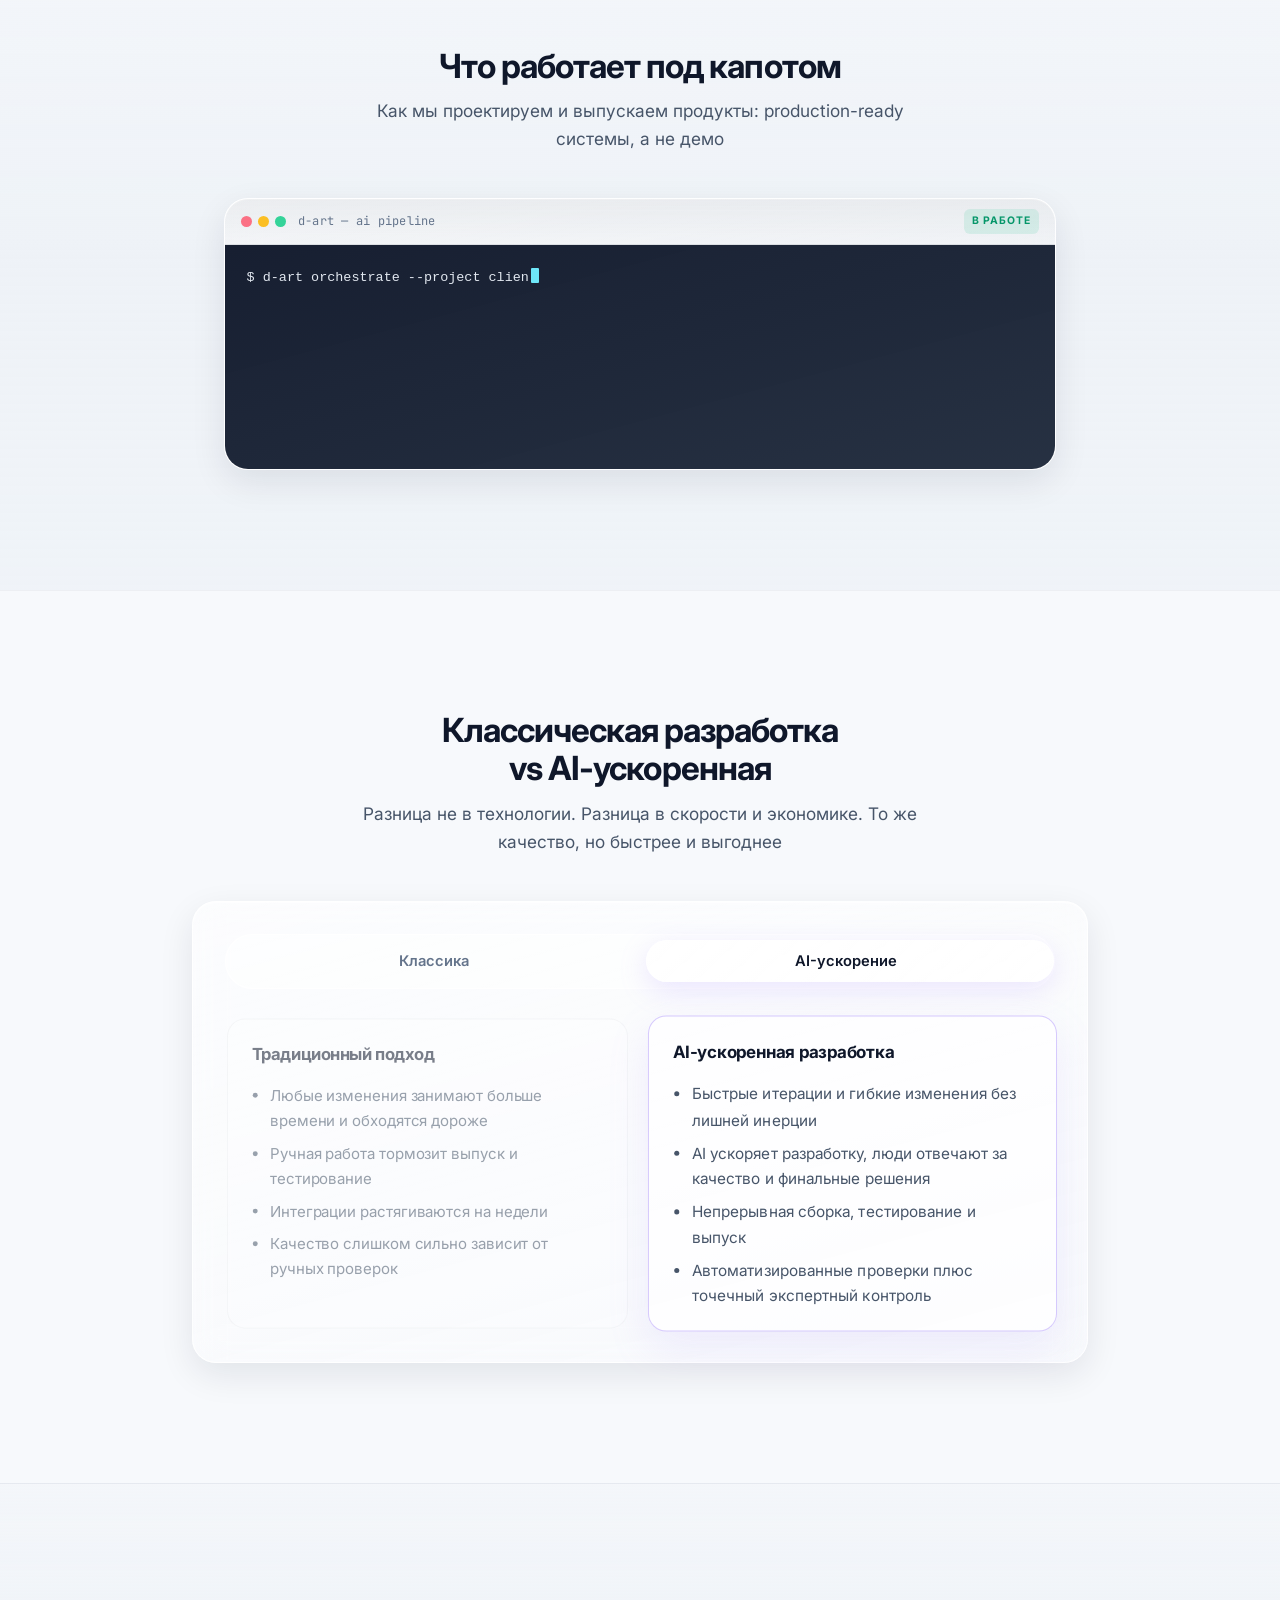
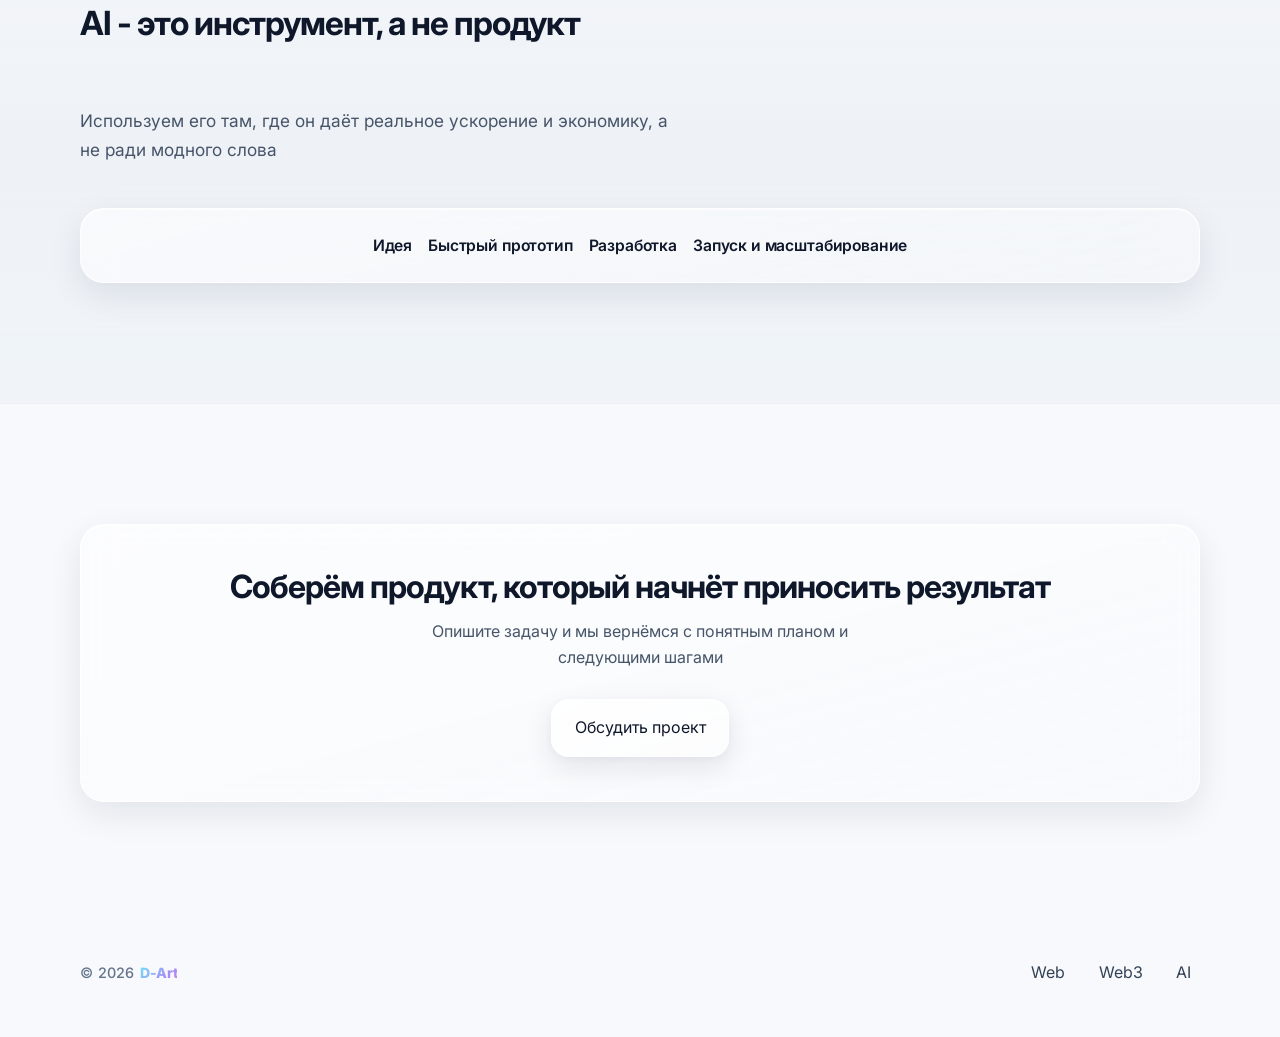
==== commit e55a7b85: "Add files via upload" ====
--- a/ru/index.html
+++ b/ru/index.html
@@ -335,7 +335,7 @@
       src="contact-widget.js"
       defer
       data-telegram-url="https://t.me/"
-      data-api-url="http://127.0.0.1:3000"
+      data-api-same-origin="true"
     ></script>
   </body>
 </html>
--- a/ru/styles.css
+++ b/ru/styles.css
@@ -2410,6 +2410,68 @@
   color: var(--text);
 }
 
+/* ---------- Web: блок «Selected work» / «Избранные проекты» — hover + ::after (scroll-in см. после глобального reveal) ---------- */
+.page-web #work .work-card {
+  position: relative;
+  z-index: 0;
+}
+
+.page-web #work .work-card::after {
+  content: "";
+  position: absolute;
+  inset: -1px;
+  border-radius: calc(var(--radius-lg) + 2px);
+  opacity: 0;
+  pointer-events: none;
+  z-index: -1;
+  background: linear-gradient(
+    130deg,
+    rgba(110, 231, 249, 0.22),
+    rgba(167, 139, 250, 0.18),
+    rgba(244, 114, 182, 0.14)
+  );
+  filter: blur(18px);
+  transform: scale(0.96);
+  transition: opacity 0.38s var(--ease-premium), transform 0.38s var(--ease-premium);
+}
+
+@media (hover: hover) and (pointer: fine) {
+  .page-web #work .work-card.hover-lift:hover {
+    transform: translateY(-5px) scale(1.005);
+    box-shadow:
+      0 14px 32px rgba(15, 23, 42, 0.1),
+      0 8px 20px -4px rgba(167, 139, 250, 0.12),
+      0 0 0 1px rgba(255, 255, 255, 0.9),
+      inset 0 1px 0 rgba(255, 255, 255, 0.72);
+    border-color: rgba(255, 255, 255, 0.94);
+  }
+
+  .page-web #work .work-card.hover-lift:hover::after {
+    opacity: 0.42;
+    transform: scale(1);
+  }
+}
+
+@media (prefers-reduced-motion: reduce) {
+  .page-web main > section#work[data-work-cards-reveal] .work-card.glass {
+    opacity: 1;
+    transform: none;
+    transition: none;
+  }
+
+  .page-web main > section#work[data-work-cards-reveal] .work-grid > .work-card {
+    transition-delay: 0s !important;
+  }
+
+  .page-web #work .work-card::after {
+    display: none;
+  }
+
+  .page-web #work .work-card.hover-lift:hover {
+    transform: none;
+  }
+}
+
 .integrations-list {
   list-style: none;
   margin: 0;
@@ -3675,6 +3737,42 @@
   transform: translate3d(0, 0, 0);
 }
 
+/*
+ * Selected work: класс .work-cards--visible вешает script.js.
+ * Без него глобальное `main > section.section-inview .glass { opacity:1 }` срабатывает
+ * одновременно с появлением секции и «съедает» видимый transition.
+ */
+.page-web main > section#work[data-work-cards-reveal] .work-card.glass {
+  transition:
+    opacity 0.72s var(--ease-premium),
+    transform 0.75s var(--ease-premium),
+    box-shadow 0.45s var(--ease-premium),
+    border-color 0.35s ease;
+}
+
+.page-web main > section#work[data-work-cards-reveal]:not(.work-cards--visible) .work-card.glass {
+  opacity: 0;
+  transform: translate3d(0, 22px, 0);
+}
+
+.page-web main > section#work[data-work-cards-reveal].work-cards--visible .work-card.glass {
+  opacity: 1;
+  transform: translate3d(0, 0, 0);
+}
+
+.page-web main > section#work[data-work-cards-reveal].work-cards--visible .work-grid > .work-card:nth-child(1) {
+  transition-delay: 0s;
+}
+.page-web main > section#work[data-work-cards-reveal].work-cards--visible .work-grid > .work-card:nth-child(2) {
+  transition-delay: 0.14s;
+}
+.page-web main > section#work[data-work-cards-reveal].work-cards--visible .work-grid > .work-card:nth-child(3) {
+  transition-delay: 0.28s;
+}
+.page-web main > section#work[data-work-cards-reveal].work-cards--visible .work-grid > .work-card:nth-child(4) {
+  transition-delay: 0.42s;
+}
+
 /* Staggered grid reveals (fast, responsive steps) */
 main > section.section-inview .services-grid > *:nth-child(1),
 main > section.section-inview .approach-grid > *:nth-child(1),
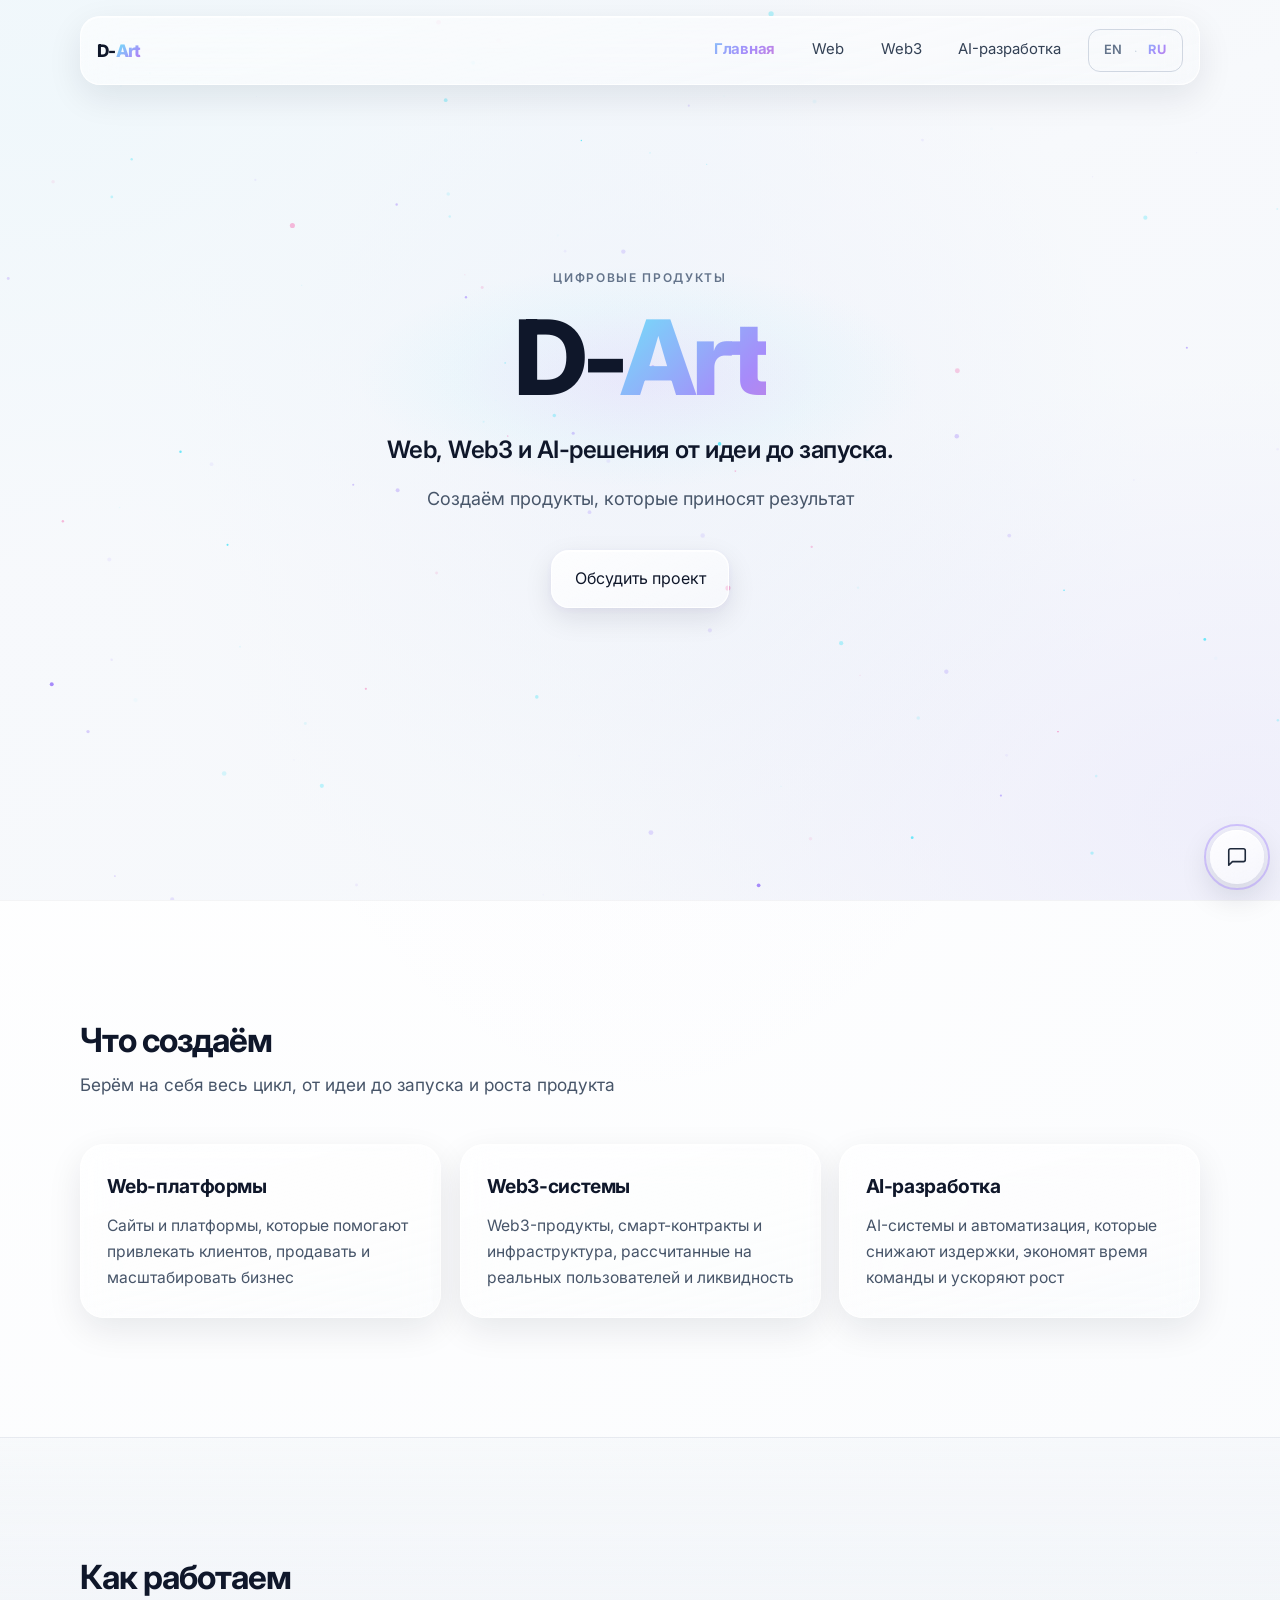
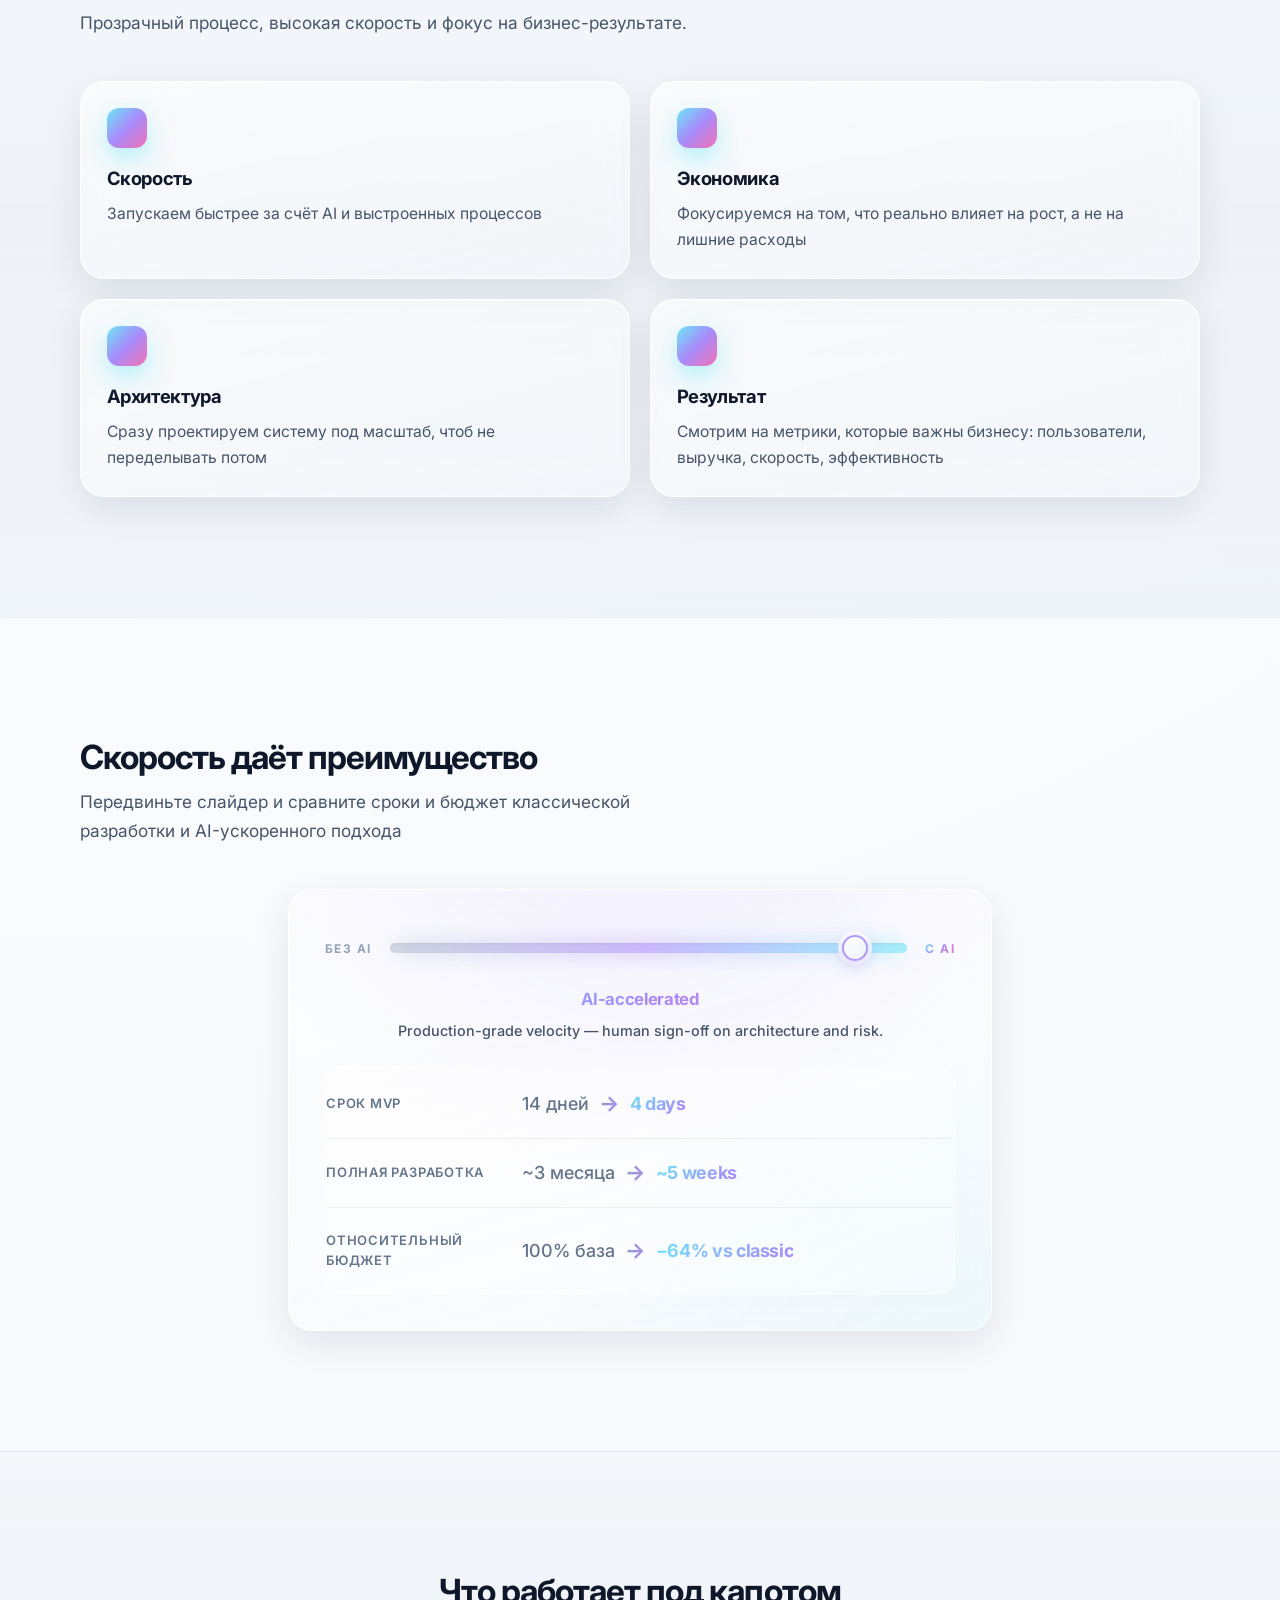
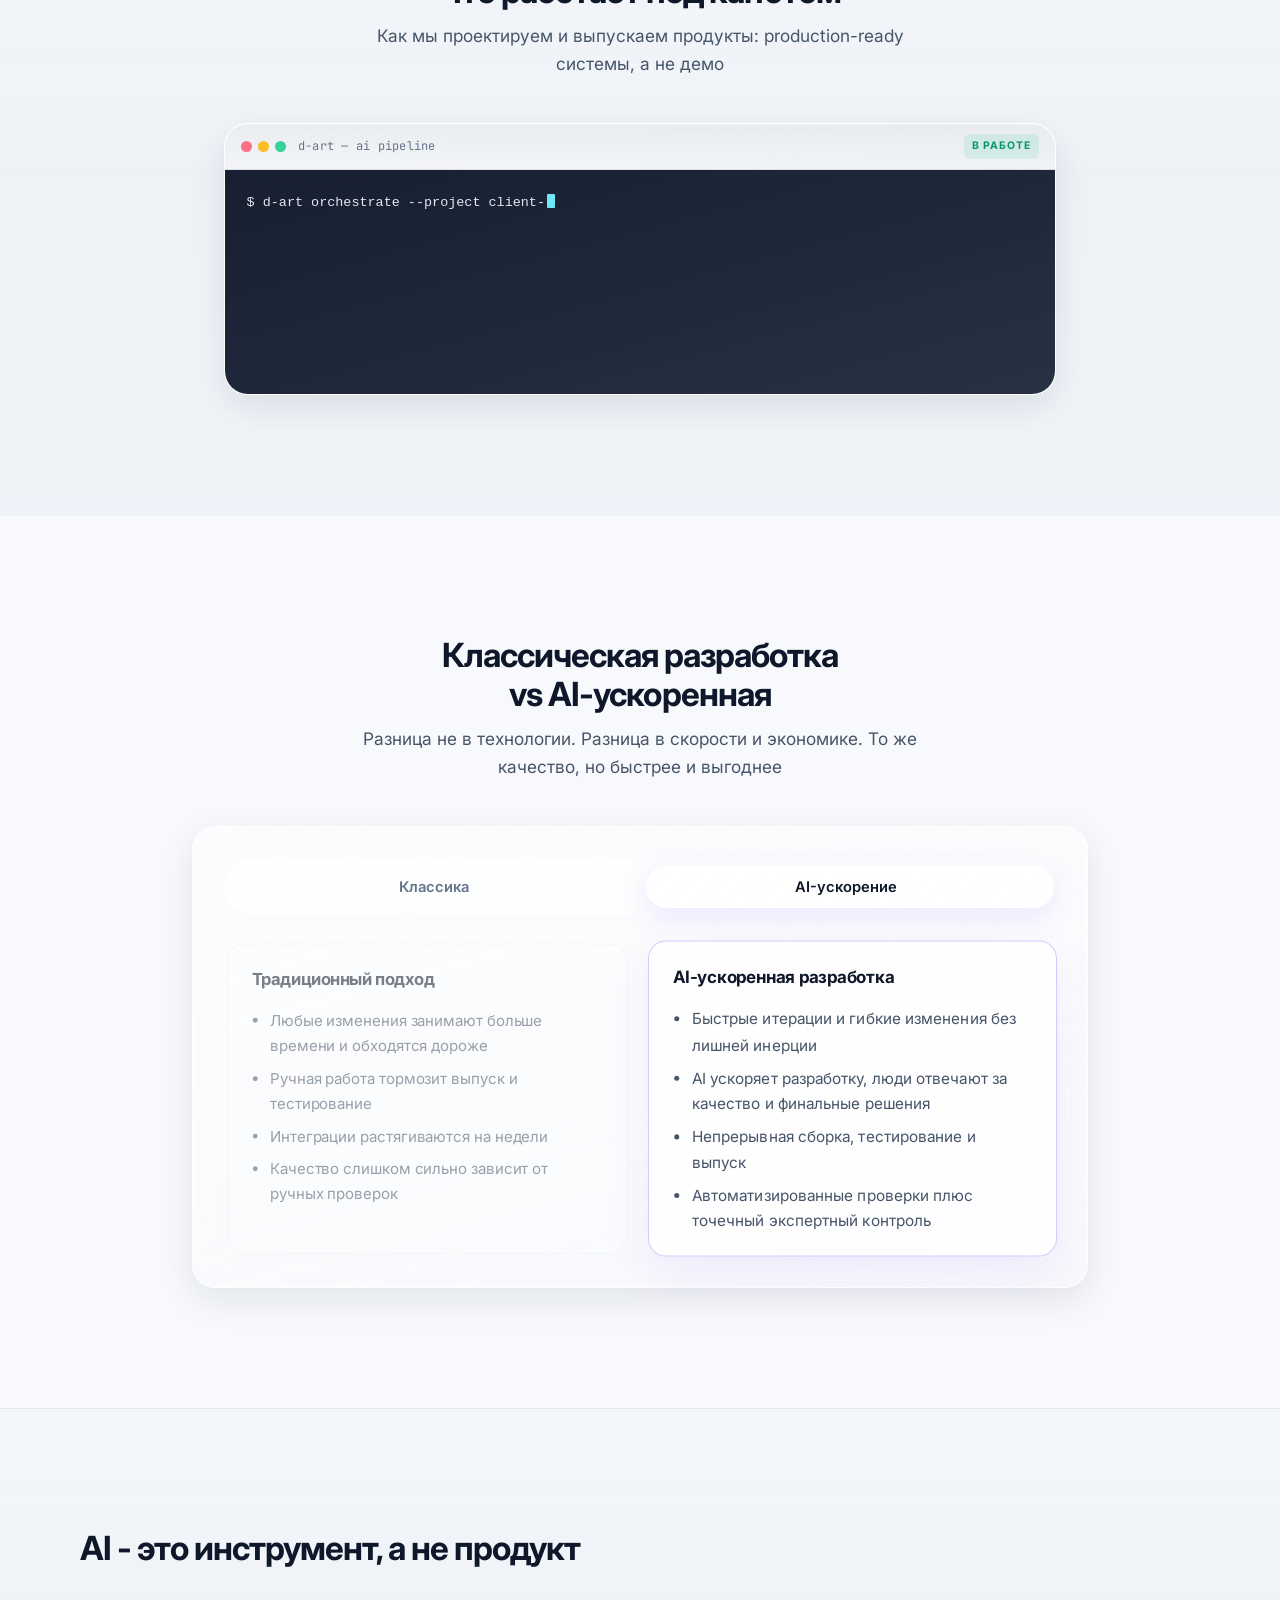
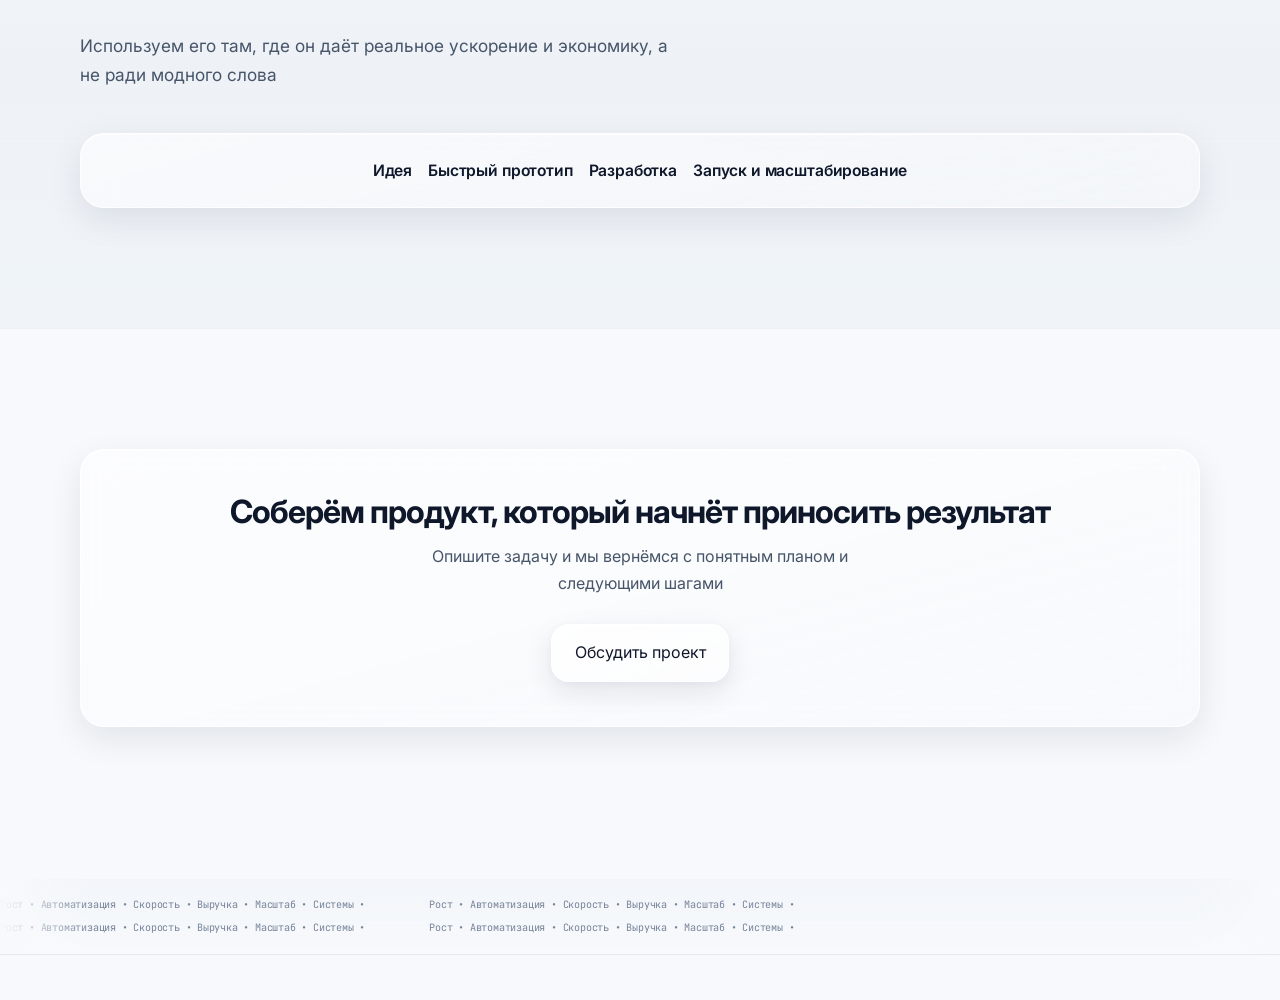
==== commit 0ced80f4: "Add files via upload" ====
--- a/ru/index.html
+++ b/ru/index.html
@@ -69,33 +69,6 @@
         </div>
       </section>
       
-      <section class="web3-tx-river" aria-hidden="true">
-        <div class="web3-tx-river__fade web3-tx-river__fade--left"></div>
-        <div class="web3-tx-river__fade web3-tx-river__fade--right"></div>
-      
-        <div class="web3-tx-river__row">
-          <div class="web3-tx-river__track">
-            <span class="mono">
-              Рост • Автоматизация • Скорость • Выручка • Масштаб • Системы •
-            </span>
-            <span class="mono">
-              Рост • Автоматизация • Скорость • Выручка • Масштаб • Системы •
-            </span>
-          </div>
-        </div>
-      
-        <div class="web3-tx-river__row web3-tx-river__row--b">
-          <div class="web3-tx-river__track">
-            <span class="mono">
-              Рост • Автоматизация • Скорость • Выручка • Масштаб • Системы •
-            </span>
-            <span class="mono">
-              Рост • Автоматизация • Скорость • Выручка • Масштаб • Системы •
-            </span>
-          </div>
-        </div>
-      </section>
-
       <section class="section section-diagonal" id="services">
         <div class="container">
           <header class="section-header">
@@ -317,17 +290,32 @@
     </main>
 
     <footer class="footer">
-      <div class="container footer-inner">
-        <p class="footer-cr">
-          <span class="footer-year">© 2026</span>
-          <span class="footer-name">D-Art</span>
-        </p>
-        <div class="footer-links">
-          <a href="web-development.html">Web</a>
-          <a href="web3-development.html">Web3</a>
-          <a href="ai-development.html">AI</a>
-        </div>
-      </div>
+      <section class="web3-tx-river" aria-hidden="true">
+        <div class="web3-tx-river__fade web3-tx-river__fade--left"></div>
+        <div class="web3-tx-river__fade web3-tx-river__fade--right"></div>
+      
+        <div class="web3-tx-river__row">
+          <div class="web3-tx-river__track">
+            <span class="mono">
+              Рост • Автоматизация • Скорость • Выручка • Масштаб • Системы •
+            </span>
+            <span class="mono">
+              Рост • Автоматизация • Скорость • Выручка • Масштаб • Системы •
+            </span>
+          </div>
+        </div>
+      
+        <div class="web3-tx-river__row web3-tx-river__row--b">
+          <div class="web3-tx-river__track">
+            <span class="mono">
+              Рост • Автоматизация • Скорость • Выручка • Масштаб • Системы •
+            </span>
+            <span class="mono">
+              Рост • Автоматизация • Скорость • Выручка • Масштаб • Системы •
+            </span>
+          </div>
+        </div>
+      </section>
     </footer>
 
     <script src="script.js"></script>
@@ -336,6 +324,8 @@
       defer
       data-telegram-url="https://t.me/"
       data-api-same-origin="true"
+      data-cw-powered-by-url="https://d-art.space/ru/widget.html"
+      data-cw-powered-by-text="Powered by D-Art"
     ></script>
   </body>
 </html>
--- a/ru/contact-widget.css
+++ b/ru/contact-widget.css
@@ -503,6 +503,36 @@
   margin-top: 0.15rem;
 }
 
+.cw-chat__powered {
+  margin: 0.4rem 0 0;
+  padding: 0 0.15rem;
+  text-align: center;
+  font-size: 0.68rem;
+  line-height: 1.4;
+  letter-spacing: 0.02em;
+  color: #94a3b8;
+}
+
+.cw-chat__powered-link {
+  color: #64748b;
+  text-decoration: none;
+  border-bottom: 1px solid rgba(100, 116, 139, 0.28);
+  transition:
+    color 0.2s ease,
+    border-color 0.2s ease;
+}
+
+.cw-chat__powered-link:hover {
+  color: #7c3aed;
+  border-color: rgba(167, 139, 250, 0.45);
+}
+
+.cw-chat__powered-link:focus-visible {
+  outline: 2px solid rgba(167, 139, 250, 0.45);
+  outline-offset: 2px;
+  border-radius: 2px;
+}
+
 .cw-chat__send:disabled {
   opacity: 0.65;
   cursor: not-allowed;
@@ -549,10 +579,13 @@
   height: var(--cw-fab-size);
   padding: 0;
   border-radius: 50%;
-  display: grid;
-  place-items: center;
+  display: flex;
+  align-items: center;
+  justify-content: center;
   cursor: pointer;
   color: #334155;
+  overflow: visible;
+  isolation: isolate;
   transition:
     transform 0.28s var(--cw-ease),
     box-shadow 0.28s var(--cw-ease);
@@ -567,6 +600,34 @@
   touch-action: manipulation;
 }
 
+.cw-fab__ping {
+  position: absolute;
+  inset: -6px;
+  border-radius: 50%;
+  border: 2px solid rgba(167, 139, 250, 0.45);
+  pointer-events: none;
+  z-index: 0;
+  transform-origin: center center;
+  animation: cw-fab-ping 2s cubic-bezier(0, 0, 0.2, 1) infinite;
+  will-change: transform, opacity;
+}
+
+@keyframes cw-fab-ping {
+  0% {
+    transform: scale(0.85);
+    opacity: 0.9;
+  }
+  100% {
+    transform: scale(1.35);
+    opacity: 0;
+  }
+}
+
+.cw-fab[aria-expanded="true"] .cw-fab__ping {
+  animation: none;
+  opacity: 0;
+}
+
 .cw-fab:focus {
   outline: none;
 }
@@ -577,6 +638,8 @@
 }
 
 .cw-fab__icon {
+  position: relative;
+  z-index: 1;
   display: flex;
   color: #1e293b;
 }
@@ -594,15 +657,18 @@
   box-shadow: 0 14px 36px rgba(167, 139, 250, 0.38);
 }
 
+/* только тень — без transform на кнопке, чтобы не конфликтовать с кольцом .cw-fab__ping */
 @keyframes cw-fab-breathe {
   0%,
   100% {
-    transform: translateY(0) scale(1);
-    box-shadow: 0 12px 32px rgba(15, 23, 42, 0.14);
+    box-shadow:
+      0 12px 32px rgba(15, 23, 42, 0.14),
+      inset 0 1px 0 rgba(255, 255, 255, 0.95);
   }
   50% {
-    transform: translateY(-2px) scale(1.02);
-    box-shadow: 0 16px 38px rgba(167, 139, 250, 0.22);
+    box-shadow:
+      0 16px 38px rgba(167, 139, 250, 0.26),
+      inset 0 1px 0 rgba(255, 255, 255, 0.95);
   }
 }
 
@@ -626,6 +692,11 @@
   animation: none !important;
 }
 
+.cw--reduce-motion .cw-fab__ping {
+  animation: none !important;
+  opacity: 0 !important;
+}
+
 .cw--reduce-motion .cw-chat,
 .cw--reduce-motion .cw-start-modal,
 .cw--reduce-motion .cw-backdrop {
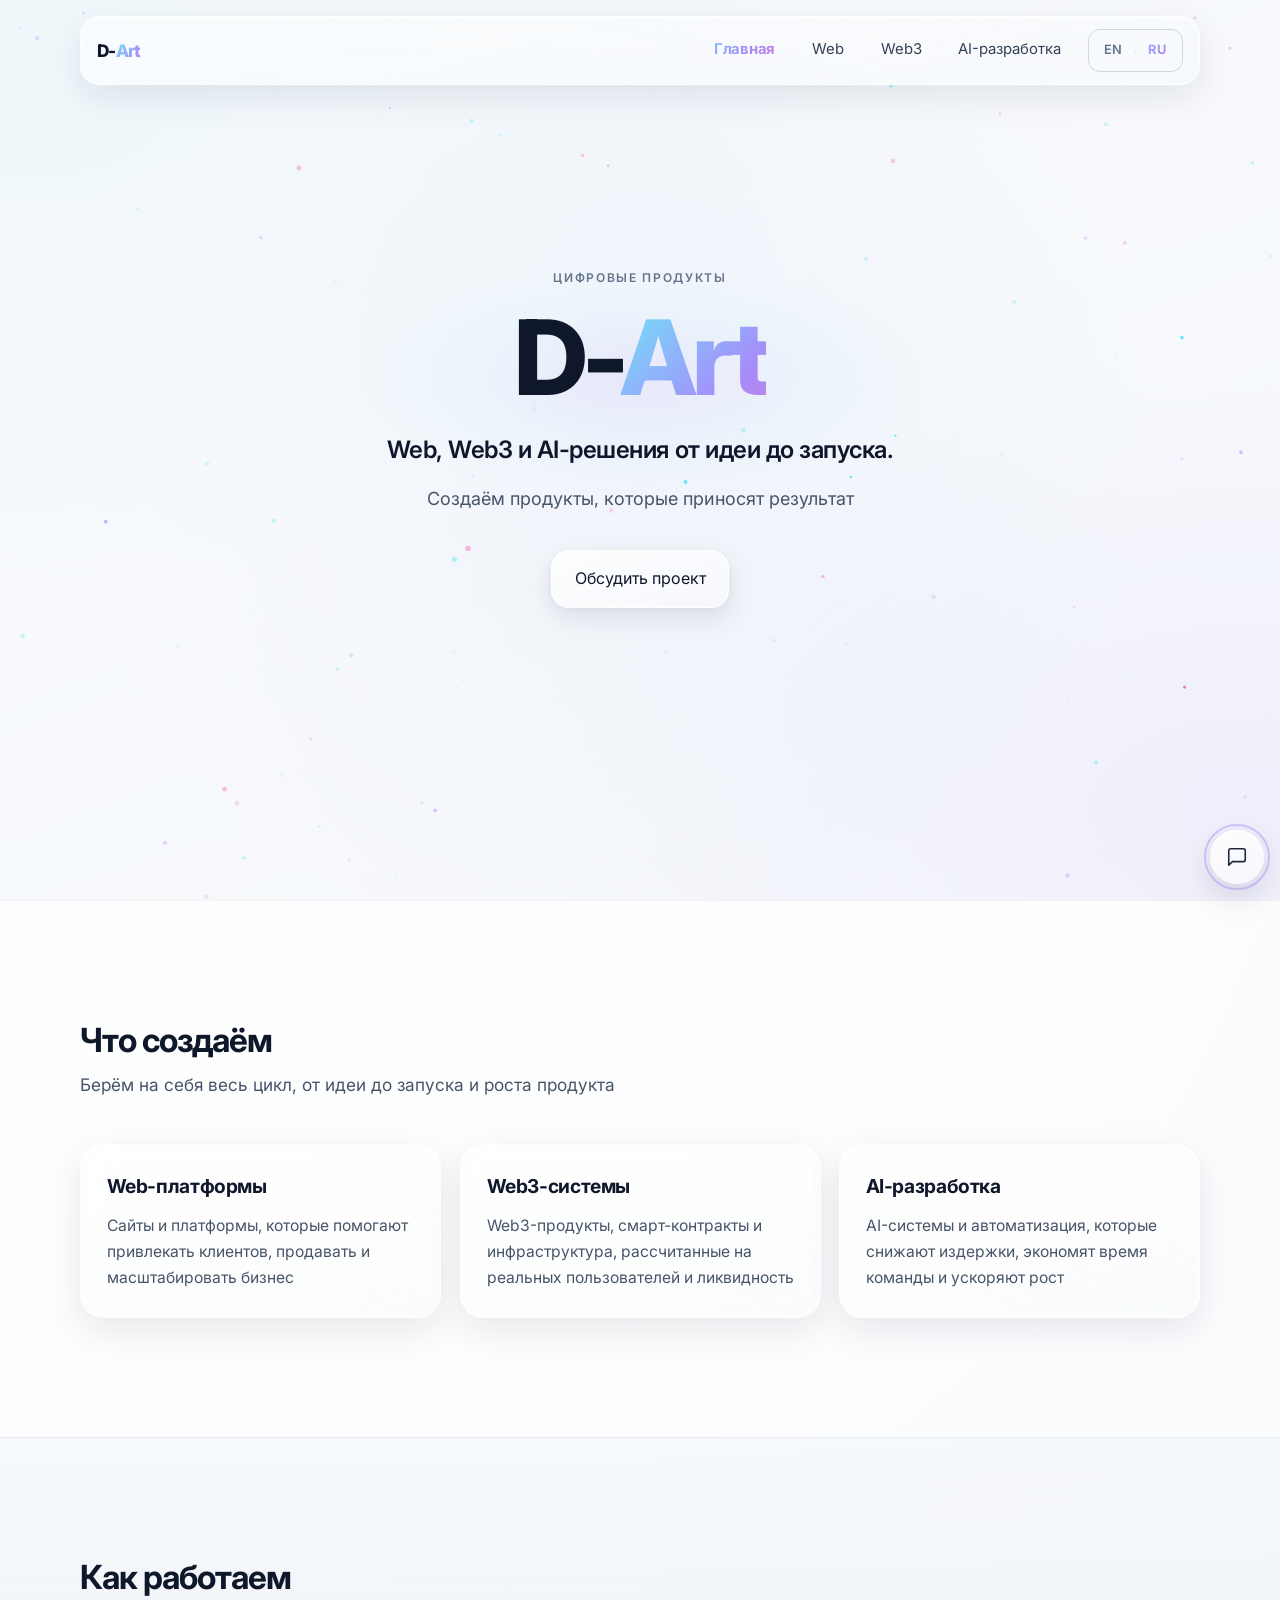
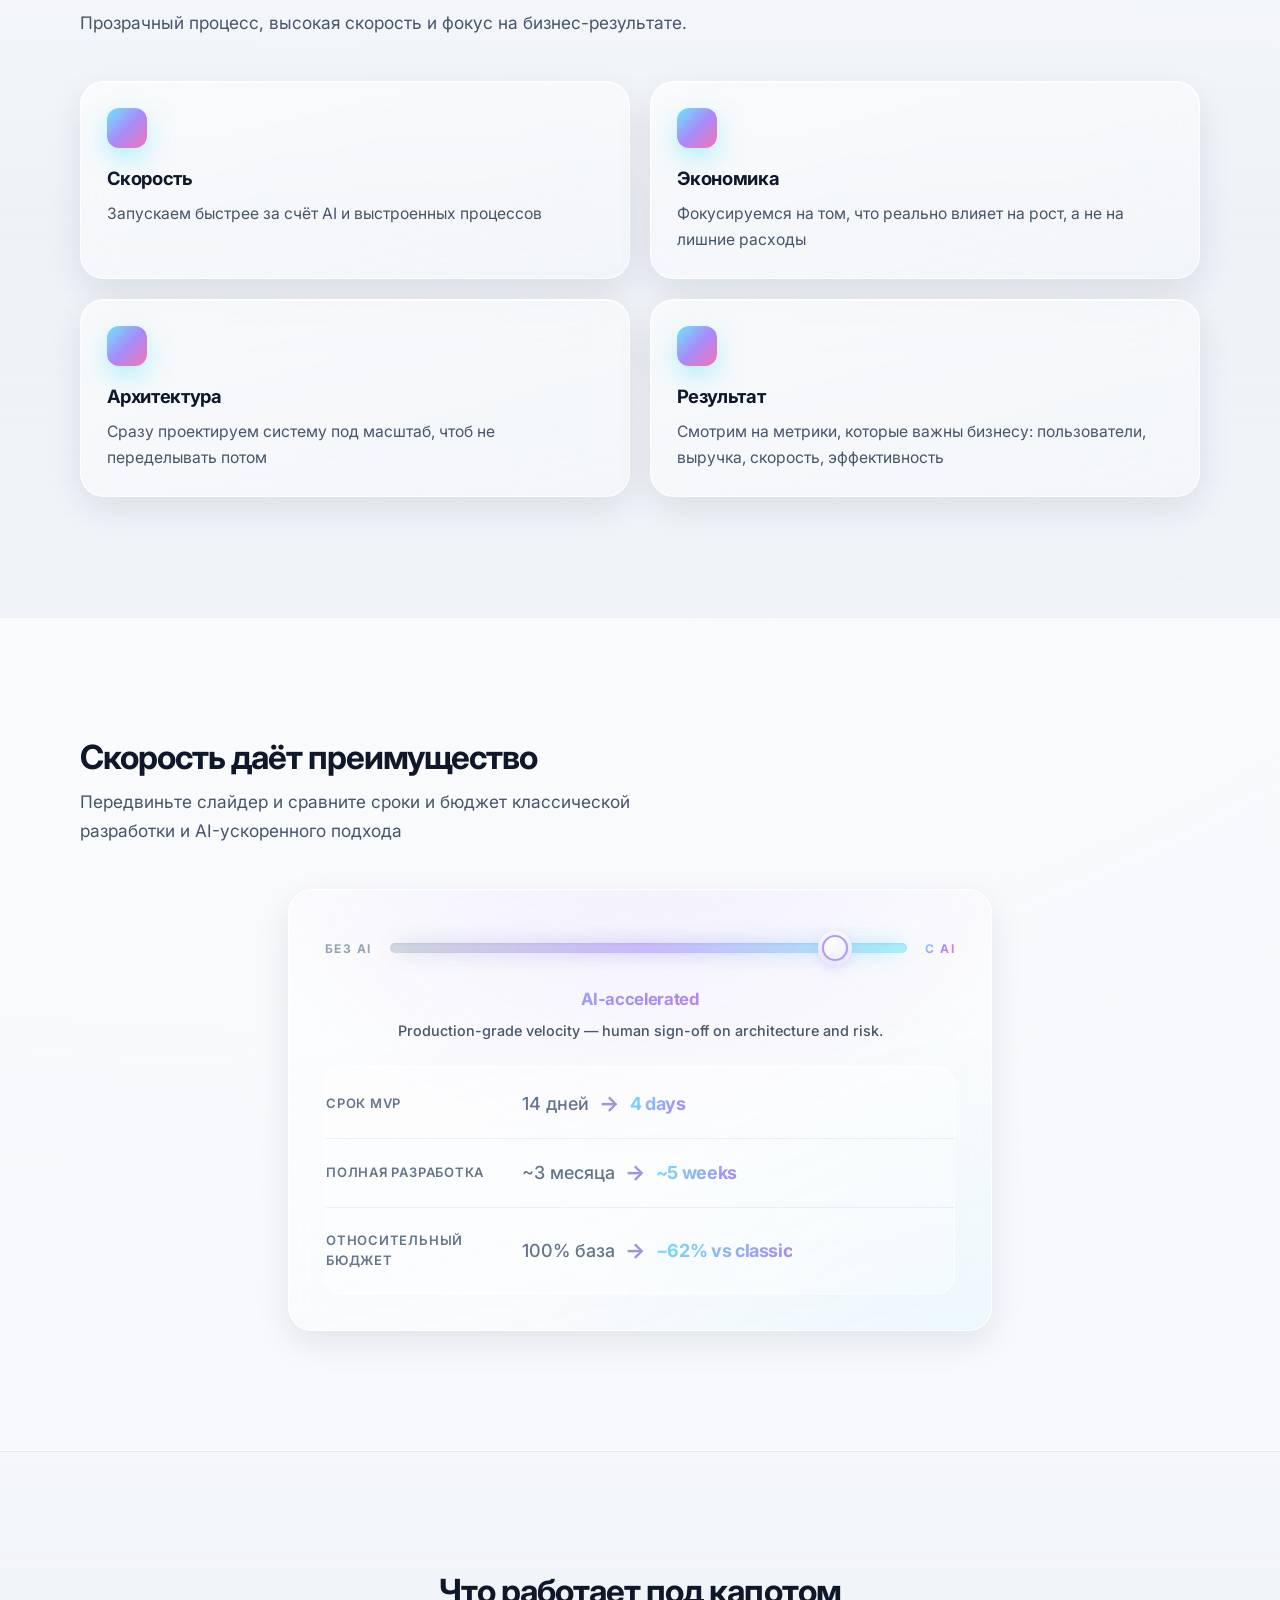
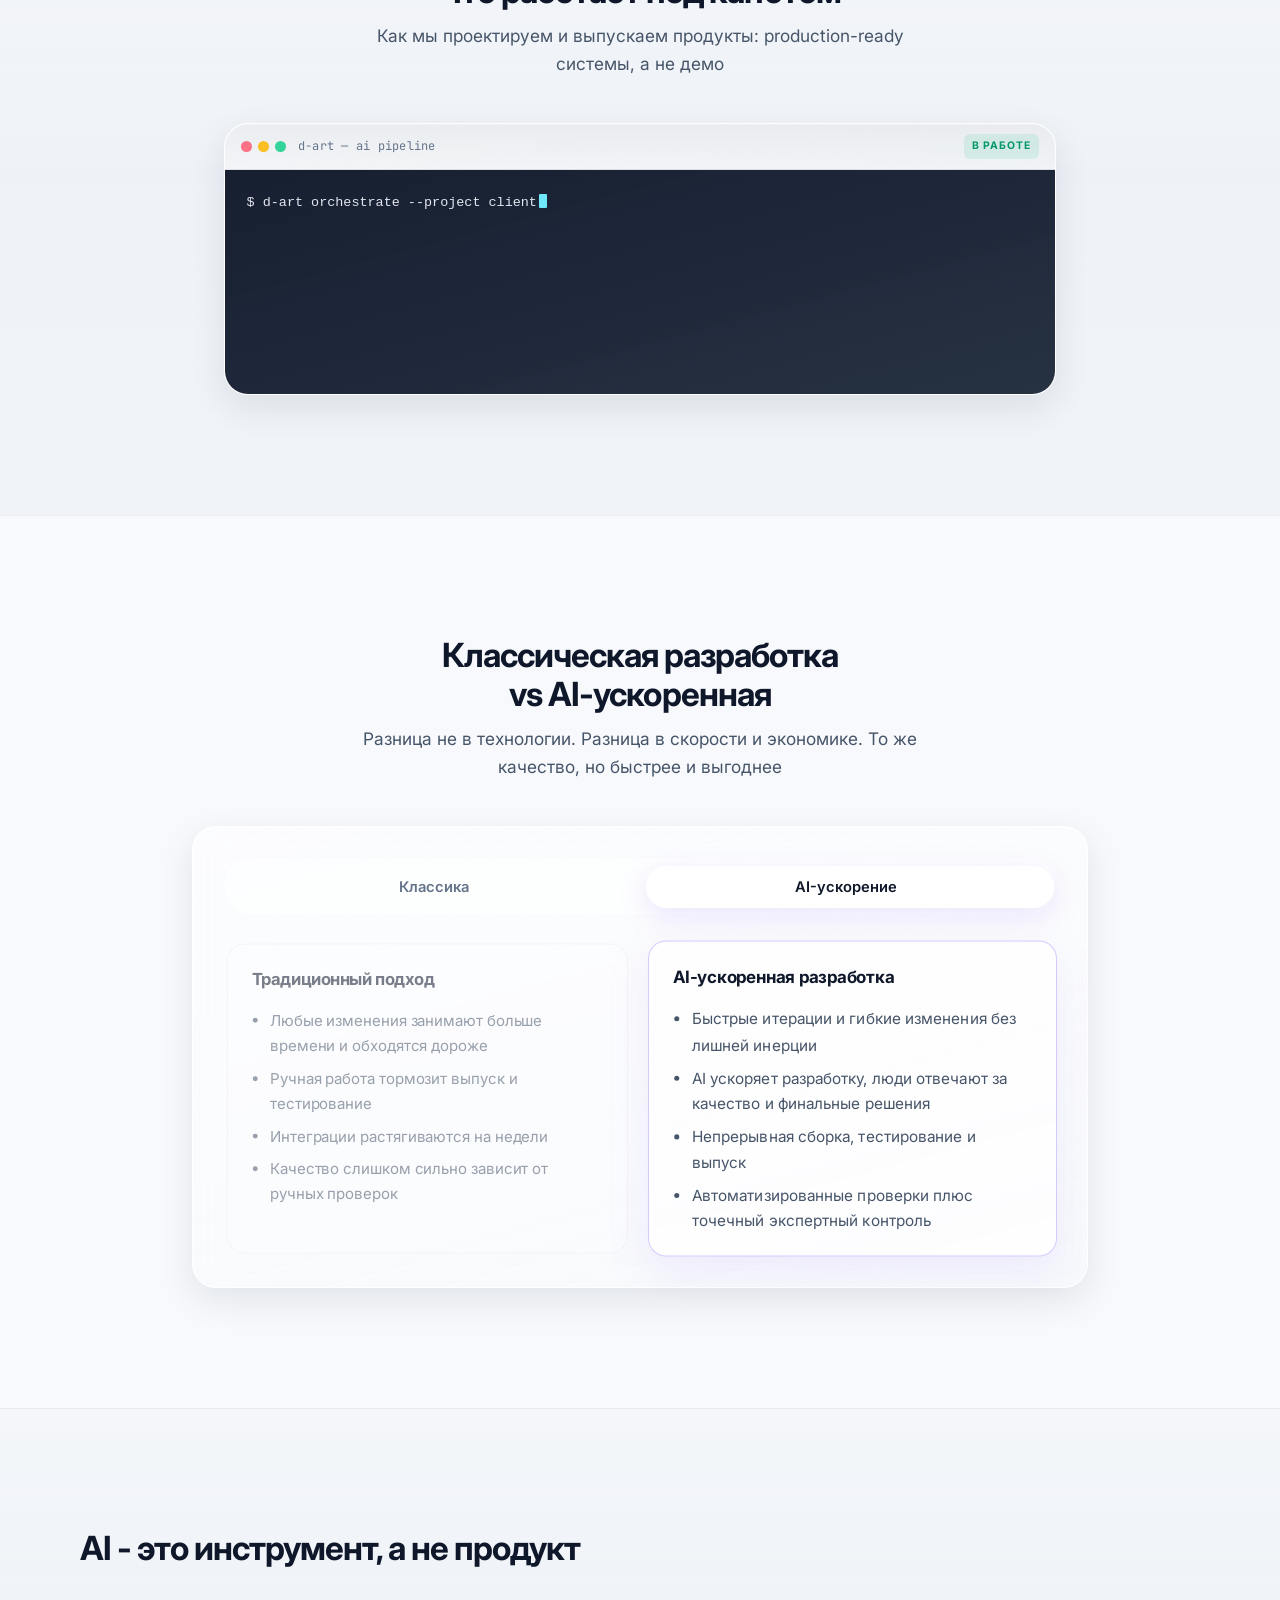
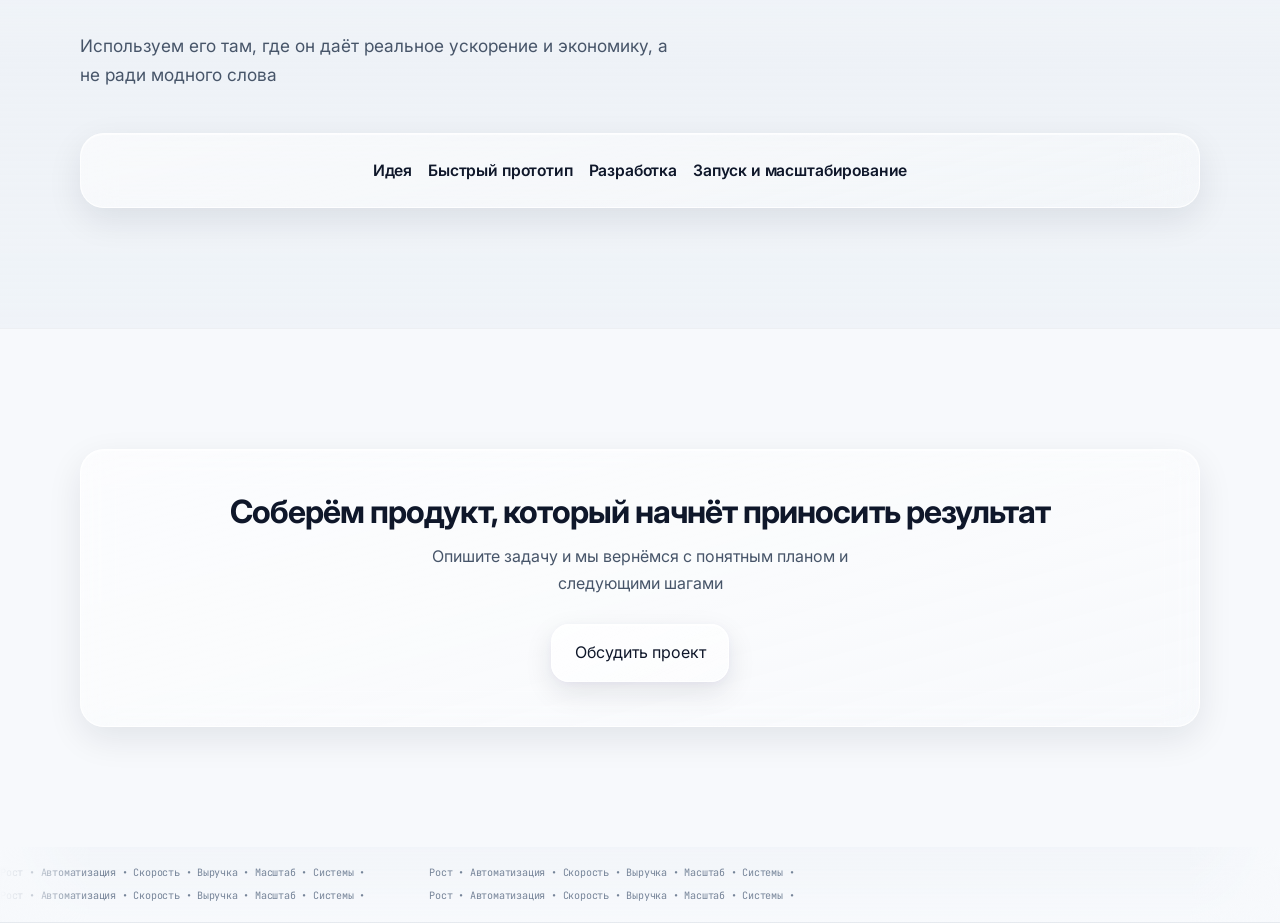
==== commit fd0f7d79: "Add files via upload" ====
--- a/ru/index.html
+++ b/ru/index.html
@@ -289,7 +289,6 @@
       </section>
     </main>
 
-    <footer class="footer">
       <section class="web3-tx-river" aria-hidden="true">
         <div class="web3-tx-river__fade web3-tx-river__fade--left"></div>
         <div class="web3-tx-river__fade web3-tx-river__fade--right"></div>
@@ -316,7 +315,6 @@
           </div>
         </div>
       </section>
-    </footer>
 
     <script src="script.js"></script>
     <script
